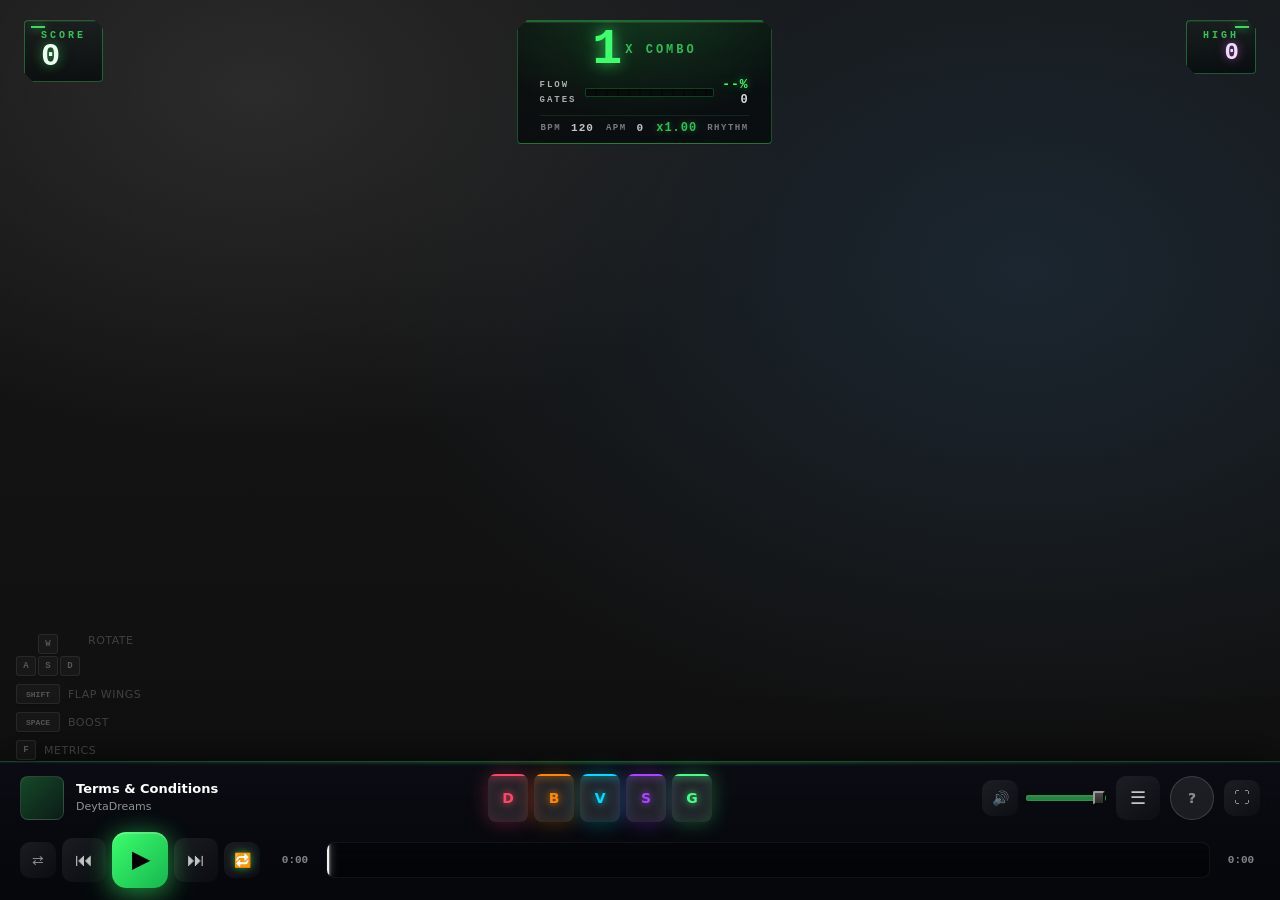
==== site/index.html @ edbb0343 "Glowing energy gates: crisp core ring wrapped in a soft halo The rhythm gates are the hero gameplay " ====
<!doctype html>
<html lang="en" data-theme="neo">
  <head>
    <meta charset="utf-8" />
    <meta name="viewport" content="width=device-width, initial-scale=1" />
    <meta name="theme-color" content="#070a18" />
    <title>Code from Dream | DeytaDreams — Stem-Reactive 3D Worlds</title>

    <!-- SEO Meta -->
    <meta name="description" content="Original music split into living pieces. Drums carve terrain, bass floods oceans, vocals paint atmosphere. Nine tracks asking what stays human when everything becomes signal." />
    <meta name="author" content="DeytaDreams" />
    <meta name="keywords" content="DeytaDreams, Code from Dream, audio visualization, music visualizer, 3D music, stem player, WebAudio, Three.js, immersive music, audio reactive, stem mixer, reggae electronic" />
    <meta name="robots" content="index, follow" />
    <link rel="canonical" href="https://jrod.dev/" />

    <!-- Open Graph -->
    <meta property="og:type" content="website" />
    <meta property="og:url" content="https://jrod.dev/" />
    <meta property="og:title" content="Code from Dream — DeytaDreams" />
    <meta property="og:description" content="Reggae-infused electronic music pulled apart into stems and fed to a 3D world that listens back. Each instrument reshapes the landscape. What stays human when everything becomes signal?" />
    <meta property="og:image" content="https://jrod.dev/og-image.png" />
    <meta property="og:image:width" content="1200" />
    <meta property="og:image:height" content="630" />
    <meta property="og:image:alt" content="Code from Dream — 3D stem-reactive terrain with glowing equalizer bars" />
    <meta property="og:site_name" content="Code from Dream" />
    <meta property="og:locale" content="en_US" />

    <!-- Twitter Card -->
    <meta name="twitter:card" content="summary_large_image" />
    <meta name="twitter:title" content="Code from Dream — DeytaDreams" />
    <meta name="twitter:description" content="Original music pulled apart into stems and fed to a 3D world that listens back. Drums carve terrain, bass floods oceans, vocals paint atmosphere." />
    <meta name="twitter:image" content="https://jrod.dev/og-image.png" />
    <meta name="twitter:image:alt" content="Code from Dream — 3D stem-reactive music visualization" />

    <!-- Structured Data: WebApplication -->
    <script type="application/ld+json">
    {
      "@context": "https://schema.org",
      "@type": "WebApplication",
      "name": "Code from Dream",
      "url": "https://jrod.dev/",
      "description": "Original music pulled apart into stems and fed to a 3D world that listens back. Each instrument reshapes the landscape in real time. By DeytaDreams.",
      "applicationCategory": "MultimediaApplication",
      "operatingSystem": "Web Browser",
      "browserRequirements": "Requires JavaScript, WebAudio API, WebGL",
      "author": {
        "@type": "Person",
        "name": "DeytaDreams",
        "url": "https://jrod.dev/"
      },
      "offers": {
        "@type": "Offer",
        "price": "0",
        "priceCurrency": "USD"
      },
      "screenshot": "https://jrod.dev/og-image.png"
    }
    </script>

    <!-- Structured Data: MusicGroup -->
    <script type="application/ld+json">
    {
      "@context": "https://schema.org",
      "@type": "MusicGroup",
      "name": "DeytaDreams",
      "url": "https://jrod.dev/",
      "genre": ["Electronic", "Experimental"],
      "track": [
        { "@type": "MusicRecording", "name": "Terms & Conditions", "byArtist": { "@type": "MusicGroup", "name": "DeytaDreams" }, "url": "https://jrod.dev/" },
        { "@type": "MusicRecording", "name": "Data Tide", "byArtist": { "@type": "MusicGroup", "name": "DeytaDreams" }, "url": "https://jrod.dev/" },
        { "@type": "MusicRecording", "name": "Signal Integrity", "byArtist": { "@type": "MusicGroup", "name": "DeytaDreams" }, "url": "https://jrod.dev/" },
        { "@type": "MusicRecording", "name": "Trade You My Hands", "byArtist": { "@type": "MusicGroup", "name": "DeytaDreams" }, "url": "https://jrod.dev/" },
        { "@type": "MusicRecording", "name": "Turn Your Phone Face Down", "byArtist": { "@type": "MusicGroup", "name": "DeytaDreams" }, "url": "https://jrod.dev/" }
      ]
    }
    </script>

    <!-- Google tag (gtag.js) -->
    <script async src="https://www.googletagmanager.com/gtag/js?id=G-NRQ96GQ70K"></script>
    <script>
      window.dataLayer = window.dataLayer || [];
      function gtag(){dataLayer.push(arguments);}
      gtag('js', new Date());
      gtag('config', 'G-NRQ96GQ70K');
    </script>

    <link rel="icon" href="./favicon.svg" type="image/svg+xml" />
    <link rel="alternate icon" href="./favicon.svg" />
    <link rel="apple-touch-icon" href="./favicon.svg" />
    <link rel="manifest" href="./site.webmanifest" />
    <!-- Preload critical assets -->
    <link rel="preload" href="./styles.css?v=25" as="style" />
    <link rel="preload" href="./app.js?v=41" as="script" />
    <link rel="preload" href="./terrain-themes.js?v=7" as="script" />
    <link rel="preload" href="./track-scenes.js?v=81" as="script" />
    <link rel="preload" href="./environments.js?v=14" as="script" />

    <link rel="stylesheet" href="./styles.css?v=25" />

    <script type="importmap">
      {
        "imports": {
          "three": "https://cdn.jsdelivr.net/npm/three@0.182.0/build/three.webgpu.js",
          "three/webgpu": "https://cdn.jsdelivr.net/npm/three@0.182.0/build/three.webgpu.js",
          "three/tsl": "https://cdn.jsdelivr.net/npm/three@0.182.0/build/three.tsl.js",
          "three/addons/": "https://cdn.jsdelivr.net/npm/three@0.182.0/examples/jsm/"
        }
      }
    </script>
  </head>
  <body>
    <noscript>
      <div class="noscript">
        <h1>Code from Dream &mdash; DeytaDreams</h1>
        <p>
          Original music pulled apart into stems and fed to a 3D world that listens back.
          Drums carve terrain, bass floods oceans, vocals paint atmosphere. Nine tracks
          asking what stays human when everything becomes signal.
        </p>
        <h2>Featured Tracks</h2>
        <ul>
          <li><strong>Terms &amp; Conditions</strong> &mdash; Digital dystopia with glass towers and holographic contracts</li>
          <li><strong>Data Tide</strong> &mdash; Underwater bioluminescent ocean with coral towers and jellyfish</li>
          <li><strong>Signal Integrity</strong> &mdash; Clean technical oscilloscope and data streams</li>
          <li><strong>Trade You My Hands</strong> &mdash; Metamorphosis and human-AI symbiosis</li>
          <li><strong>Turn Your Phone Face Down</strong> &mdash; Warm intimate space exploring human connection vs digital life</li>
        </ul>
        <h2>Features</h2>
        <ul>
          <li>Stem mixer &mdash; independently control drums, bass, vocals, synth, and guitar</li>
          <li>3D flight mode through audio-reactive environments</li>
          <li>Real-time lyrics overlay synchronized to music</li>
          <li>Score and combo system for interactive engagement</li>
          <li>MIDI-driven visual events for frame-perfect synchronization</li>
        </ul>
        <p>Please enable JavaScript to experience Code from Dream. Requires a modern browser with WebAudio API and WebGL support.</p>
      </div>
    </noscript>

    <!-- Full-screen background visualization -->
    <canvas id="bgViz" class="immersive-bg-viz" aria-hidden="true"></canvas>

    <!-- Track loading overlay -->
    <div id="loadingOverlay" class="loading-overlay" style="display: none;">
      <div class="loading-content">
        <div class="loading-spinner"></div>
        <div class="loading-title" id="loadingTitle">Loading Track</div>
        <div class="loading-progress">
          <div class="loading-bar">
            <div class="loading-bar-fill" id="loadingBarFill"></div>
          </div>
          <div class="loading-status" id="loadingStatus">Preparing...</div>
        </div>
      </div>
    </div>

    <!-- Score HUD overlay -->
    <div id="scoreHud" class="score-hud" aria-hidden="true">
      <div class="score-display">
        <span class="score-label">SCORE</span>
        <span class="score-value" id="scoreValue">0</span>
      </div>
      <div class="combo-display" id="comboDisplay">
        <div class="combo-line">
          <span class="combo-value" id="comboValue">1</span>
          <span class="combo-label">x COMBO</span>
        </div>
        <div class="flow-line">
          <span class="flow-label">FLOW</span>
          <span class="flow-value" id="flowValue">--%</span>
          <div class="flow-bar" aria-hidden="true">
            <div class="flow-bar__fill" id="flowBarFill"></div>
          </div>
          <span class="gate-label">GATES</span>
          <span class="gate-value" id="gateStreakValue">0</span>
        </div>
        <div class="tempo-line">
          <span class="tempo-label">BPM</span>
          <span class="tempo-value" id="bpmValue">--</span>
          <span class="tempo-label">APM</span>
          <span class="tempo-value" id="apmValue">0</span>
          <span class="rhythm-multiplier" id="rhythmMultiplier">x1.00</span>
          <span class="tempo-label">RHYTHM</span>
        </div>
      </div>
      <div class="high-score-display">
        <span class="high-score-label">HIGH</span>
        <span class="high-score-value" id="highScoreValue">0</span>
      </div>
    </div>

    <!-- Hit feedback overlay -->
    <div id="hitFeedback" class="hit-feedback" aria-hidden="true"></div>

    <!-- Audio Reactivity Panel -->
    <div id="stemDebugPanel" class="stem-debug-panel" hidden>
      <div class="stem-debug-header">
        <span class="stem-debug-title">AUDIO REACTIVITY</span>
        <a class="stem-debug-docs" href="./docs/audio-reactivity.html" target="_blank" title="How it works" aria-label="Documentation">?</a>
        <button class="stem-debug-copy" id="copyStemSettings" type="button" title="Copy settings to clipboard">COPY</button>
        <button class="stem-debug-close" id="closeStemDebug" type="button">&times;</button>
      </div>
      <div class="stem-debug-content" id="stemDebugContent">
        <!-- Populated dynamically -->
      </div>
    </div>

    <!-- Sun Effect Settings Panel -->
    <div id="sunSettingsPanel" class="stem-debug-panel" hidden>
      <div class="stem-debug-header">
        <span class="stem-debug-title">SUN EFFECT</span>
        <button class="stem-debug-close" id="closeSunSettings" type="button">&times;</button>
      </div>
      <div class="stem-debug-content" id="sunSettingsContent" style="display: flex; flex-direction: column; gap: 12px;">
        <label style="display: flex; align-items: center; gap: 8px;">
          <input type="checkbox" id="sunEnabledToggle" checked style="cursor: pointer;" />
          <span>Enable Sun</span>
        </label>

        <div>
          <label for="sunXSlider" style="display: block; font-size: 0.9em; margin-bottom: 4px;">
            X Position: <span id="sunXValue">50</span>%
          </label>
          <input type="range" id="sunXSlider" min="0" max="100" value="50" style="width: 100%;" />
        </div>

        <div>
          <label for="sunYSlider" style="display: block; font-size: 0.9em; margin-bottom: 4px;">
            Y Position: <span id="sunYValue">20</span>%
          </label>
          <input type="range" id="sunYSlider" min="0" max="100" value="20" style="width: 100%;" />
        </div>

        <div>
          <label for="sunSizeSlider" style="display: block; font-size: 0.9em; margin-bottom: 4px;">
            Size: <span id="sunSizeValue">60</span>px
          </label>
          <input type="range" id="sunSizeSlider" min="10" max="200" value="60" style="width: 100%;" />
        </div>

        <div>
          <label for="sunColorInput" style="display: block; font-size: 0.9em; margin-bottom: 4px;">
            Color:
          </label>
          <input type="color" id="sunColorInput" value="#FFD700" style="width: 60px; height: 30px; cursor: pointer;" />
        </div>

        <div>
          <label for="sunPulseSlider" style="display: block; font-size: 0.9em; margin-bottom: 4px;">
            Pulse Amount: <span id="sunPulseValue">30</span>%
          </label>
          <input type="range" id="sunPulseSlider" min="0" max="100" value="30" style="width: 100%;" />
        </div>

        <div>
          <label for="sunGlowSlider" style="display: block; font-size: 0.9em; margin-bottom: 4px;">
            Glow Intensity: <span id="sunGlowValue">60</span>%
          </label>
          <input type="range" id="sunGlowSlider" min="0" max="100" value="60" style="width: 100%;" />
        </div>
      </div>
    </div>

    <!-- End-of-run summary (Chill Ride) -->
    <div id="runSummary" class="run-summary" hidden>
      <div class="run-summary__card" role="status" aria-live="polite">
        <div class="run-summary__rank" id="runRank">B</div>
        <div class="run-summary__meta">
          <div class="run-summary__row">
            <span class="run-summary__label">FLOW AVG</span>
            <span class="run-summary__value" id="runFlowAvg">--%</span>
          </div>
          <div class="run-summary__row">
            <span class="run-summary__label">GATE ACC</span>
            <span class="run-summary__value" id="runGateAcc">--%</span>
          </div>
          <div class="run-summary__row">
            <span class="run-summary__label">MAX STREAK</span>
            <span class="run-summary__value" id="runGateStreakMax">0</span>
          </div>
        </div>
        <div class="run-summary__hint">Click to dismiss</div>
      </div>
    </div>

    <!-- High Score Entry Modal -->
    <div id="highScoreModal" class="high-score-modal" hidden>
      <div class="high-score-modal__content">
        <h2 class="high-score-modal__title" id="modalTitle">TRACK COMPLETE</h2>
        <div class="high-score-modal__score" id="finalScoreDisplay">0</div>
        <div class="high-score-modal__track" id="finalTrackDisplay"></div>
        <div class="high-score-modal__stats" id="finalStats">
          <div class="stat-row"><span class="stat-label">Rhythm Sync</span><span class="stat-val" id="finalSync">--</span></div>
          <div class="stat-row"><span class="stat-label">Beat Regularity</span><span class="stat-val" id="finalBeat">--</span></div>
          <div class="stat-row"><span class="stat-label">Rhythm Bonus</span><span class="stat-val" id="finalRhythmBonus">x1.00</span></div>
        </div>
        <div class="high-score-modal__input" id="initialsSection">
          <label>Enter your initials:</label>
          <input type="text" id="initialsInput" maxlength="3" placeholder="AAA" autocomplete="off" />
        </div>
        <div class="high-score-modal__buttons">
          <button id="saveScoreBtn" class="high-score-modal__btn">SAVE</button>
          <button id="nextTrackBtn" class="high-score-modal__btn">NEXT TRACK</button>
          <button id="skipScoreBtn" class="high-score-modal__btn high-score-modal__btn--skip">SKIP</button>
        </div>
        <div class="high-score-modal__leaderboard" id="leaderboardDisplay"></div>
      </div>
    </div>

    <!-- Screen reader announcements -->
    <div class="sr-only" role="status" aria-live="polite" id="ariaStatus"></div>

    <!-- Keyboard hints overlay -->
    <div class="keyboard-hints" aria-hidden="true">
      <div class="keyboard-hint keyboard-hint--movement">
        <div class="keyboard-hint__layout">
          <div class="keyboard-hint__row">
            <kbd class="kbd--wasd">W</kbd>
          </div>
          <div class="keyboard-hint__row">
            <kbd class="kbd--wasd">A</kbd>
            <kbd class="kbd--wasd">S</kbd>
            <kbd class="kbd--wasd">D</kbd>
          </div>
        </div>
        <span class="keyboard-hint__label">Rotate</span>
      </div>
      <div class="keyboard-hint">
        <span class="keyboard-hint__keys">
          <kbd class="kbd--wide">Shift</kbd>
        </span>
        <span class="keyboard-hint__label">Flap Wings</span>
      </div>
      <div class="keyboard-hint">
        <span class="keyboard-hint__keys">
          <kbd class="kbd--wide">Space</kbd>
        </span>
        <span class="keyboard-hint__label">Boost</span>
      </div>
      <div class="keyboard-hint">
        <span class="keyboard-hint__keys">
          <kbd>F</kbd>
        </span>
        <span class="keyboard-hint__label">Metrics</span>
      </div>
    </div>

    <main id="app" class="immersive-app" aria-label="Audio Player">

      <!-- Lyrics Overlay -->
      <div id="lyricsOverlay" class="lyrics-overlay" aria-live="polite" aria-atomic="true">
        <div class="lyrics-overlay__section" id="lyricsSection"></div>
        <div class="lyrics-overlay__current" id="lyricsCurrent"></div>
        <div class="lyrics-overlay__next" id="lyricsNext"></div>
      </div>

      <!-- Floating Control Bar (2-row layout) -->
      <div class="control-bar" id="controlBar" role="region" aria-label="Playback controls">

        <!-- Row 1: Track Info | Stem Mixer | Volume/Playlist -->
        <div class="control-bar__row control-bar__row--top">
          <!-- Track Info -->
          <div class="control-bar__track">
            <div class="control-bar__cover" id="nowPlayingCover" aria-hidden="true"></div>
            <div class="control-bar__info">
              <div class="control-bar__title" id="trackTitle">No tracks loaded</div>
              <div class="control-bar__artist" id="trackArtist"></div>
            </div>
          </div>

          <!-- Stem Mixer -->
          <div class="stem-mixer" id="stemMixer" role="group" aria-label="Stem mixer">
            <button class="stem-btn" data-stem="drums" aria-pressed="true" title="Drums">
              <span class="stem-btn__icon">D</span>
              <div class="stem-btn__level"></div>
            </button>
            <button class="stem-btn" data-stem="bass" aria-pressed="true" title="Bass">
              <span class="stem-btn__icon">B</span>
              <div class="stem-btn__level"></div>
            </button>
            <button class="stem-btn" data-stem="vocals" aria-pressed="true" title="Vocals">
              <span class="stem-btn__icon">V</span>
              <div class="stem-btn__level"></div>
            </button>
            <button class="stem-btn" data-stem="synth" aria-pressed="true" title="Synth">
              <span class="stem-btn__icon">S</span>
              <div class="stem-btn__level"></div>
            </button>
            <button class="stem-btn" data-stem="guitar" aria-pressed="true" title="Guitar">
              <span class="stem-btn__icon">G</span>
              <div class="stem-btn__level"></div>
            </button>
          </div>

          <!-- Right Section -->
          <div class="control-bar__right">
            <div class="control-bar__volume">
              <button class="ctrl-btn ctrl-btn--sm" id="volumeBtn" type="button" aria-label="Mute" title="Volume">
                &#x1F50A;
              </button>
              <input id="volume" type="range" min="0" max="100" value="100" step="1" class="volume-slider" aria-label="Volume" />
            </div>
            <button class="ctrl-btn ctrl-btn--playlist" id="playlistBtn" type="button" aria-label="Open playlist" aria-expanded="false" title="Library">
              &#x2630;
            </button>
            <a class="ctrl-btn ctrl-btn--docs" href="./docs/architecture.html" target="_blank" aria-label="Documentation" title="Docs">
              ?
            </a>
            <button class="ctrl-btn ctrl-btn--sm ctrl-btn--fullscreen" id="fullscreenBtn" type="button" aria-label="Toggle fullscreen" title="Fullscreen">
              ⛶
            </button>
          </div>
        </div>

        <!-- Row 2: Playback Controls | Waveform -->
        <div class="control-bar__row control-bar__row--bottom">
          <!-- Playback Buttons -->
          <div class="control-bar__buttons">
            <button class="ctrl-btn ctrl-btn--sm" id="shuffleBtn" type="button" aria-label="Toggle shuffle" aria-pressed="false" title="Shuffle">
              &#x21C4;
            </button>
            <button class="ctrl-btn" id="prevBtn" type="button" aria-label="Previous track" title="Previous">
              &#x23EE;
            </button>
            <button class="ctrl-btn ctrl-btn--play" id="playPauseBtn" type="button" aria-label="Play" title="Play/Pause">
              &#x25B6;
            </button>
            <button class="ctrl-btn" id="nextBtn" type="button" aria-label="Next track" title="Next">
              &#x23ED;
            </button>
            <button class="ctrl-btn ctrl-btn--sm" id="repeatBtn" type="button" aria-label="Toggle repeat" aria-pressed="false" title="Repeat">
              &#x1F501;
            </button>
          </div>

          <!-- Waveform Progress -->
          <div class="control-bar__waveform">
            <span class="control-bar__time" id="currentTime">0:00</span>
            <div class="waveform-container" id="waveformContainer">
              <canvas id="sunBackgroundCanvas" class="sun-background-canvas"></canvas>
              <canvas id="waveformCanvas" class="waveform-canvas"></canvas>
              <input id="seek" type="range" min="0" max="1000" value="0" step="1" class="waveform-input" aria-label="Seek position" />
              <div class="waveform-playhead" id="waveformPlayhead"></div>
            </div>
            <span class="control-bar__time" id="duration">0:00</span>
          </div>
        </div>
      </div>

      <!-- Playlist Modal -->
      <div class="playlist-modal" id="playlistModal" role="dialog" aria-modal="true" aria-labelledby="playlistModalTitle" hidden>
        <div class="playlist-modal__backdrop" id="playlistBackdrop"></div>
        <div class="playlist-modal__content">
          <header class="playlist-modal__header">
            <h2 id="playlistModalTitle" class="playlist-modal__title">Library</h2>
            <div class="playlist-modal__actions">
              <button class="modal-btn" id="addBtn" type="button">ADD</button>
              <button class="modal-btn modal-btn--danger" id="clearBtn" type="button">CLR</button>
            </div>
            <button class="playlist-modal__close" id="closePlaylistBtn" type="button" aria-label="Close playlist">
              &#x2715;
            </button>
          </header>

          <div class="playlist-modal__search">
            <input id="filterInput" type="search" placeholder="Search tracks..." autocomplete="off" aria-label="Search tracks" />
            <input id="filePicker" type="file" accept="audio/*,.mp3,.wav,.ogg,.m4a,.aac,.flac" multiple hidden />
          </div>

          <ol class="playlist-modal__list wa-list" id="playlist" aria-label="Track list"></ol>

          <div class="playlist-modal__empty" id="emptyState">
            <div class="empty-icon">&#x266B;</div>
            <div class="empty-title">No tracks yet</div>
            <div class="empty-text">
              Drag audio files here, click ADD, or add tracks to <code>tracks.js</code>
            </div>
          </div>

          <div class="playlist-modal__dropzone" id="dropzone" aria-hidden="true">
            Drop audio files to add
          </div>
        </div>
      </div>

    </main>

    <!-- Keep a real media element in the DOM for best mobile behavior -->
    <audio id="playerAudio" preload="metadata" crossorigin="anonymous" playsinline style="display:none"></audio>

    <script src="./tracks.js?v=13"></script>
    <script src="./models.js?v=9"></script>
    <script src="./themes.js?v=15"></script>
    <script src="./backgrounds.js?v=12"></script>
    <script src="./terrain-themes.js?v=7"></script>
    <script src="./track-scenes.js?v=81"></script>
    <script src="./effects-manager.js?v=10"></script>
    <script src="./noise.js?v=9"></script>
    <script src="./terrain.js?v=9"></script>
    <script src="./environments.js?v=14"></script>
    <script src="./stem-player.js?v=14"></script>
    <script src="./midi-router.js?v=1"></script>
    <script src="./rhythm-gates.js?v=8"></script>
    <script src="./lyric-field.js?v=3"></script>
    <script src="./ios-viz.js?v=9"></script>
    <script src="./scene-tuner.js?v=13"></script>
    <script src="./app.js?v=41"></script>
  </body>
</html>
---- site/styles.css ----
:root {
  --control-bar-height: 120px;
  --wa-bg0: #0f0f0f;
  --wa-bg1: #161616;
  --wa-panel: #2a2a2a;
  --wa-panel2: #323232;
  --wa-edge-hi: #9a9a9a;
  --wa-edge-mid: #6b6b6b;
  --wa-edge-lo: #0a0a0a;
  --wa-text: #e9e9e9;
  --wa-dim: #b8b8b8;

  --wa-accent: #3cff6b;
  --wa-accent-dim: #16b64f;
  --wa-accent-hi: #9dffbf;
  --wa-accent-rgb: 60, 255, 107;

  --wa-lamp-top: #7dffb2;
  --wa-lamp-bottom: #16b64f;

  --wa-primary-top: var(--wa-accent-hi);
  --wa-primary-bottom: var(--wa-accent-dim);
  --wa-primary-text: #0f1a10;

  --wa-lcd-bg: #020402;
  --wa-lcd-top: #061006;
  --wa-lcd-fg: #3cff6b;
  --wa-lcd-fg-dim: #1db34a;
  --wa-warn: #ffcf5b;

  --wa-ui: system-ui, "Segoe UI", Tahoma, Verdana, sans-serif;
  --wa-mono: ui-monospace, "Cascadia Mono", Consolas, "Courier New", monospace;

  --wa-radius: 0px;
  --wa-shadow: 0 10px 30px rgba(0, 0, 0, 0.55);
  --wa-inner: inset 1px 1px 0 rgba(255, 255, 255, 0.12),
    inset -1px -1px 0 rgba(0, 0, 0, 0.6);
  --wa-backdrop: none;

  --wa-desktop-bg: radial-gradient(900px 600px at 20% 10%, #2b2b2b 0%, rgba(43, 43, 43, 0) 60%),
    radial-gradient(1100px 800px at 80% 30%, #1b2630 0%, rgba(27, 38, 48, 0) 60%),
    linear-gradient(180deg, var(--wa-bg1), var(--wa-bg0));

  --wa-window-bg: linear-gradient(180deg, var(--wa-panel2), var(--wa-panel));
  --wa-titlebar-bg: linear-gradient(180deg, #3a3a3a, #2a2a2a);
  --wa-mini-bg: linear-gradient(180deg, #3c3c3c, #2b2b2b);
  --wa-control-bg: linear-gradient(180deg, #3d3d3d, #2a2a2a);
  --wa-viz-bg: #050505;
  --wa-viz-height: 104px;
}

:root[data-theme="winamp41"] {
  --wa-bg0: #05070a;
  --wa-bg1: #0a111a;
  --wa-panel: #1b212a;
  --wa-panel2: #2a3340;
  --wa-edge-hi: #cbd6e6;
  --wa-edge-mid: #6e7f96;
  --wa-edge-lo: #05070b;
  --wa-text: #eaf1ff;
  --wa-dim: #b7c6db;

  --wa-accent: #ffb000;
  --wa-accent-dim: #ff7a00;
  --wa-accent-hi: #ffd36b;
  --wa-accent-rgb: 255, 176, 0;

  --wa-lamp-top: #ffd36b;
  --wa-lamp-bottom: #ff7a00;

  --wa-primary-top: #ffd36b;
  --wa-primary-bottom: #ff7a00;
  --wa-primary-text: #1a1406;

  --wa-lcd-bg: #04131d;
  --wa-lcd-top: #071a27;
  --wa-lcd-fg: #2bd0ff;
  --wa-lcd-fg-dim: #0d7ea3;

  --wa-radius: 10px;
  --wa-shadow: 0 14px 40px rgba(0, 0, 0, 0.65);

  --wa-desktop-bg: radial-gradient(900px 600px at 25% 10%, #253244 0%, rgba(37, 50, 68, 0) 60%),
    radial-gradient(1100px 800px at 80% 25%, #101c28 0%, rgba(16, 28, 40, 0) 60%),
    linear-gradient(180deg, var(--wa-bg1), var(--wa-bg0));

  --wa-titlebar-bg: linear-gradient(180deg, #101723, #060a0f);
  --wa-mini-bg: linear-gradient(180deg, #404a56, #1f252d);
  --wa-control-bg: linear-gradient(180deg, #404a56, #1f252d);
  --wa-viz-bg: radial-gradient(120px 90px at 40% 30%, rgba(255, 176, 0, 0.12), rgba(0, 0, 0, 0) 70%),
    linear-gradient(180deg, #04070b, #050505);
  --wa-viz-height: 116px;
}

:root[data-theme="midnight"] {
  --wa-bg0: #04030a;
  --wa-bg1: #070a18;
  --wa-panel: rgba(16, 18, 30, 0.62);
  --wa-panel2: rgba(26, 30, 48, 0.76);
  --wa-edge-hi: rgba(255, 255, 255, 0.18);
  --wa-edge-mid: rgba(255, 255, 255, 0.12);
  --wa-edge-lo: rgba(0, 0, 0, 0.82);
  --wa-text: #eef0ff;
  --wa-dim: rgba(238, 240, 255, 0.75);

  --wa-accent: #7c3cff;
  --wa-accent-dim: #ff2bd6;
  --wa-accent-hi: #b38cff;
  --wa-accent-rgb: 124, 60, 255;

  --wa-lamp-top: #b38cff;
  --wa-lamp-bottom: #ff2bd6;

  --wa-primary-top: #b38cff;
  --wa-primary-bottom: #ff2bd6;
  --wa-primary-text: #140a1f;

  --wa-lcd-bg: #070414;
  --wa-lcd-top: #0b0820;
  --wa-lcd-fg: #68f6ff;
  --wa-lcd-fg-dim: #23b7c5;

  --wa-radius: 14px;
  --wa-shadow: 0 18px 60px rgba(0, 0, 0, 0.72);
  --wa-inner: inset 1px 1px 0 rgba(255, 255, 255, 0.08),
    inset -1px -1px 0 rgba(0, 0, 0, 0.75);
  --wa-backdrop: blur(14px) saturate(1.25);

  --wa-desktop-bg: radial-gradient(900px 600px at 18% 16%, rgba(124, 60, 255, 0.24) 0%, rgba(124, 60, 255, 0) 62%),
    radial-gradient(1100px 800px at 82% 30%, rgba(255, 43, 214, 0.14) 0%, rgba(255, 43, 214, 0) 62%),
    radial-gradient(900px 700px at 55% 110%, rgba(104, 246, 255, 0.12) 0%, rgba(104, 246, 255, 0) 60%),
    linear-gradient(180deg, var(--wa-bg1), var(--wa-bg0));

  --wa-window-bg: linear-gradient(180deg, rgba(26, 30, 48, 0.82), rgba(12, 12, 18, 0.78));
  --wa-titlebar-bg: linear-gradient(180deg, rgba(22, 26, 44, 0.9), rgba(10, 10, 16, 0.86));
  --wa-mini-bg: linear-gradient(180deg, rgba(40, 44, 66, 0.92), rgba(18, 18, 26, 0.88));
  --wa-control-bg: linear-gradient(180deg, rgba(44, 48, 74, 0.94), rgba(18, 18, 26, 0.9));
  --wa-viz-bg: radial-gradient(140px 110px at 40% 30%, rgba(124, 60, 255, 0.14), rgba(0, 0, 0, 0) 70%),
    radial-gradient(120px 90px at 75% 60%, rgba(255, 43, 214, 0.1), rgba(0, 0, 0, 0) 70%),
    linear-gradient(180deg, rgba(6, 6, 10, 0.82), rgba(0, 0, 0, 0.8));
  --wa-viz-height: 120px;
}

* {
  box-sizing: border-box;
}

/* ============================================
   PHASE 1: Visual Polish & Micro-interactions
   ============================================ */

/* Base transitions for all interactive elements */
.wa-btn,
.wa-mini-btn,
.wa-theme__select,
.wa-item,
.wa-filter {
  transition:
    transform 0.12s ease-out,
    box-shadow 0.15s ease-out,
    background 0.2s ease-out,
    border-color 0.15s ease-out,
    color 0.15s ease-out;
}

/* Smooth theme transitions */
body,
.wa-window,
.wa-titlebar,
.wa-lcd,
.wa-viz-wrap,
.wa-lamp,
.wa-list {
  transition:
    background 0.4s ease-out,
    border-color 0.4s ease-out,
    box-shadow 0.4s ease-out,
    color 0.3s ease-out;
}

html,
body {
  height: 100%;
  overflow-x: hidden;
}

body {
  margin: 0;
  font-family: var(--wa-ui);
  min-width: 0;
  color: var(--wa-text);
  background: var(--wa-desktop-bg);
  overflow: auto;
  /* Prevent mobile browsers from inflating text sizes (feels like "zoom"). */
  -webkit-text-size-adjust: 100%;
  text-size-adjust: 100%;
}

.wa-bg-viz {
  position: fixed;
  inset: 0;
  width: 100%;
  height: 100%;
  pointer-events: none;
  z-index: 0;
  opacity: 0;
  transition: opacity 450ms ease;
  /* Subtle glow that works across themes */
  mix-blend-mode: screen;
  filter: saturate(1.15) contrast(1.05);
}

.wa-bg-viz.is-on {
  opacity: 0.28;
}

.noscript {
  padding: 16px;
  font-family: var(--wa-ui);
  background: #2a1d00;
  color: #ffe3a3;
  border-bottom: 1px solid rgba(255, 255, 255, 0.12);
}

code {
  font-family: var(--wa-mono);
  font-size: 0.95em;
}

.sr-only {
  position: absolute;
  width: 1px;
  height: 1px;
  padding: 0;
  margin: -1px;
  overflow: hidden;
  clip: rect(0, 0, 0, 0);
  white-space: nowrap;
  border: 0;
}

.wa-app {
  min-height: 100%;
  padding: 18px;
  display: grid;
  grid-template-columns: minmax(320px, 360px) minmax(340px, 520px);
  gap: 14px;
  justify-content: center;
  align-content: start;
  position: relative;
  z-index: 1;
}

.wa-app.wa-app--playlist-hidden {
  grid-template-columns: minmax(320px, 360px);
}

.wa-window {
  position: relative;
  background: var(--wa-window-bg);
  border-radius: var(--wa-radius);
  box-shadow: var(--wa-shadow);
  border: 2px solid var(--wa-edge-mid);
  outline: 1px solid rgba(0, 0, 0, 0.6);
  backdrop-filter: var(--wa-backdrop);
  -webkit-backdrop-filter: var(--wa-backdrop);
}

.wa-window.is-hidden {
  display: none;
}

.wa-window::before {
  content: "";
  position: absolute;
  inset: 0;
  pointer-events: none;
  box-shadow: var(--wa-inner);
}

.wa-player {
  width: 100%;
}

.wa-playlist {
  width: 100%;
  height: 520px;
}

.wa-titlebar {
  height: 26px;
  padding: 0 6px;
  display: flex;
  align-items: center;
  justify-content: space-between;
  user-select: none;
  cursor: default;
  background: var(--wa-titlebar-bg);
  border-bottom: 2px solid rgba(0, 0, 0, 0.55);
}

.wa-titlebar__left {
  display: flex;
  align-items: center;
  gap: 6px;
  min-width: 0;
}

.wa-titlebar__right {
  display: flex;
  align-items: center;
  gap: 6px;
}

.wa-lamp {
  width: 9px;
  height: 9px;
  border-radius: 2px;
  background: linear-gradient(180deg, var(--wa-lamp-top), var(--wa-lamp-bottom));
  box-shadow: 0 0 10px rgba(var(--wa-accent-rgb), 0.3);
  border: 1px solid rgba(0, 0, 0, 0.6);
}

.wa-title {
  font-size: 12px;
  letter-spacing: 0.12em;
  font-weight: 700;
  color: #d7d7d7;
  text-shadow: 0 1px 0 rgba(0, 0, 0, 0.75);
  white-space: nowrap;
  overflow: hidden;
  text-overflow: ellipsis;
}

.wa-mini-btn {
  height: 18px;
  padding: 0 6px;
  font: 700 11px/1 var(--wa-ui);
  color: #eaeaea;
  background: var(--wa-mini-bg);
  border: 2px solid;
  border-color: var(--wa-edge-hi) var(--wa-edge-lo) var(--wa-edge-lo) var(--wa-edge-hi);
  box-shadow: 0 1px 0 rgba(255, 255, 255, 0.08);
  cursor: pointer;
}

.wa-theme {
  display: inline-flex;
  align-items: center;
}

.wa-theme__select {
  height: 18px;
  padding: 0 18px 0 6px;
  font: 700 11px/1 var(--wa-ui);
  /* Use theme “display” color (not pure white). */
  color: var(--wa-lcd-fg);
  background: var(--wa-mini-bg);
  border: 2px solid;
  border-color: var(--wa-edge-hi) var(--wa-edge-lo) var(--wa-edge-lo) var(--wa-edge-hi);
  cursor: pointer;
  appearance: none;
  -webkit-appearance: none;
  -moz-appearance: none;
  position: relative;
}

/* Ensure dropdown menu items stay readable on OS-default (often white) menus. */
.wa-theme__select option {
  color: #0b0b0b;
  background: #f7f7f7;
}

.wa-theme__select:focus {
  outline: 1px solid rgba(var(--wa-accent-rgb), 0.5);
  outline-offset: 1px;
}

.wa-mini-btn:hover:not(:active) {
  box-shadow:
    0 2px 8px rgba(var(--wa-accent-rgb), 0.2),
    0 1px 0 rgba(255, 255, 255, 0.1);
  transform: translateY(-1px);
}

.wa-mini-btn:active {
  transform: translateY(1px) scale(0.98);
  border-color: var(--wa-edge-lo) var(--wa-edge-hi) var(--wa-edge-hi) var(--wa-edge-lo);
  transition-duration: 0.05s;
}

.wa-mini-btn:focus-visible,
.wa-theme__select:focus-visible {
  outline: 2px solid rgba(var(--wa-accent-rgb), 0.6);
  outline-offset: 2px;
}

.wa-player__content {
  padding: 10px 10px 12px;
}

.wa-lcd {
  background: linear-gradient(180deg, var(--wa-lcd-top), var(--wa-lcd-bg));
  border: 2px solid;
  border-color: var(--wa-edge-lo) var(--wa-edge-mid) var(--wa-edge-mid) var(--wa-edge-lo);
  box-shadow: inset 0 0 0 1px rgba(var(--wa-accent-rgb), 0.08), inset 0 -10px 25px rgba(0, 0, 0, 0.55);
  padding: 8px;
  color: var(--wa-lcd-fg);
  font-family: var(--wa-mono);
}

.wa-lcd__row {
  display: flex;
  align-items: center;
}

.wa-lcd__row--bottom {
  margin-top: 6px;
  justify-content: space-between;
  gap: 10px;
}

.wa-kv {
  display: inline-flex;
  gap: 8px;
  align-items: baseline;
  min-width: 0;
}

.wa-kv__k {
  color: var(--wa-lcd-fg-dim);
  font-size: 11px;
  letter-spacing: 0.1em;
}

.wa-kv__v {
  font-size: 12px;
  color: var(--wa-lcd-fg);
  white-space: nowrap;
}

.wa-kv--right {
  margin-left: auto;
}

.wa-marquee {
  position: relative;
  width: 100%;
  overflow: hidden;
  white-space: nowrap;
  font-size: 13px;
  letter-spacing: 0.02em;
}

.wa-marquee__inner {
  display: inline-flex;
  align-items: center;
  gap: 0;
  transform: translateX(0);
}

.wa-marquee--scroll .wa-marquee__inner {
  animation: wa-marquee var(--wa-marquee-duration, 12s) linear infinite;
}

.wa-marquee__gap {
  padding: 0 14px;
  color: rgba(var(--wa-accent-rgb), 0.55);
}

@keyframes wa-marquee {
  from {
    transform: translateX(0);
  }
  to {
    transform: translateX(-50%);
  }
}

.wa-viz-wrap {
  width: 100%;
  height: var(--wa-viz-height);
  margin-top: 10px;
  position: relative;
  background: var(--wa-viz-bg);
  border: 2px solid;
  border-color: var(--wa-edge-lo) var(--wa-edge-mid) var(--wa-edge-mid) var(--wa-edge-lo);
  box-shadow: inset 0 0 0 1px rgba(var(--wa-accent-rgb), 0.08);
  overflow: hidden;
}

.wa-viz {
  position: absolute;
  inset: 0;
  width: 100%;
  height: 100%;
  display: block;
}

.wa-viz--2d {
  display: none;
}

.wa-viz-wrap.is-fallback .wa-viz--3d {
  display: none;
}

.wa-viz-wrap.is-fallback .wa-viz--2d {
  display: block;
}

.wa-sliders {
  display: grid;
  grid-template-columns: 1fr;
  gap: 8px;
  margin-top: 10px;
}

.wa-slider {
  display: grid;
  grid-template-columns: 56px 1fr;
  gap: 8px;
  align-items: center;
  font: 700 11px/1 var(--wa-ui);
  letter-spacing: 0.12em;
  color: #dcdcdc;
}

.wa-slider__label {
  text-align: left;
  opacity: 0.85;
}

input[type="range"] {
  appearance: none;
  height: 16px;
  background: transparent;
  margin: 0;
  --progress: 0%;
  cursor: pointer;
}

input[type="range"]::-webkit-slider-runnable-track {
  height: 6px;
  background: linear-gradient(
    to right,
    rgba(var(--wa-accent-rgb), 0.5) var(--progress),
    #111 var(--progress)
  );
  border-radius: 2px;
  border: 1px solid rgba(255, 255, 255, 0.08);
  box-shadow: inset 0 1px 0 rgba(255, 255, 255, 0.06);
  transition: background 0.1s ease-out;
}

input[type="range"]::-webkit-slider-thumb {
  appearance: none;
  width: 12px;
  height: 14px;
  margin-top: -5px;
  border-radius: 2px;
  background: linear-gradient(180deg, #4a4a4a, #2a2a2a);
  border: 2px solid;
  border-color: var(--wa-edge-hi) var(--wa-edge-lo) var(--wa-edge-lo) var(--wa-edge-hi);
  transition: box-shadow 0.15s ease-out, transform 0.1s ease-out;
}

input[type="range"]:hover::-webkit-slider-thumb {
  box-shadow: 0 0 10px rgba(var(--wa-accent-rgb), 0.45);
}

input[type="range"]:active::-webkit-slider-thumb {
  border-color: var(--wa-edge-lo) var(--wa-edge-hi) var(--wa-edge-hi) var(--wa-edge-lo);
  transform: scale(1.12);
}

input[type="range"]::-moz-range-track {
  height: 6px;
  background: #111;
  border-radius: 2px;
  border: 1px solid rgba(255, 255, 255, 0.08);
  box-shadow: inset 0 1px 0 rgba(255, 255, 255, 0.06);
}

input[type="range"]::-moz-range-progress {
  height: 6px;
  background: rgba(var(--wa-accent-rgb), 0.5);
  border-radius: 2px 0 0 2px;
}

input[type="range"]::-moz-range-thumb {
  width: 12px;
  height: 14px;
  border-radius: 2px;
  background: linear-gradient(180deg, #4a4a4a, #2a2a2a);
  border: 2px solid;
  border-color: var(--wa-edge-hi) var(--wa-edge-lo) var(--wa-edge-lo) var(--wa-edge-hi);
  transition: box-shadow 0.15s ease-out, transform 0.1s ease-out;
}

input[type="range"]:hover::-moz-range-thumb {
  box-shadow: 0 0 10px rgba(var(--wa-accent-rgb), 0.45);
}

input[type="range"]:active::-moz-range-thumb {
  transform: scale(1.12);
}

.wa-controls {
  display: grid;
  grid-template-columns: repeat(7, minmax(0, 1fr));
  gap: 6px;
  margin-top: 10px;
}

.wa-btn {
  height: 28px;
  font: 800 12px/1 var(--wa-ui);
  letter-spacing: 0.04em;
  color: #f0f0f0;
  background: var(--wa-control-bg);
  border: 2px solid;
  border-color: var(--wa-edge-hi) var(--wa-edge-lo) var(--wa-edge-lo) var(--wa-edge-hi);
  box-shadow: 0 1px 0 rgba(255, 255, 255, 0.08);
  cursor: pointer;
}

.wa-btn:hover:not(:active) {
  box-shadow:
    0 3px 10px rgba(var(--wa-accent-rgb), 0.2),
    0 1px 0 rgba(255, 255, 255, 0.12);
  transform: translateY(-1px);
}

.wa-btn:focus-visible {
  outline: 2px solid rgba(var(--wa-accent-rgb), 0.6);
  outline-offset: 2px;
}

.wa-btn:active {
  transform: translateY(1px) scale(0.98);
  border-color: var(--wa-edge-lo) var(--wa-edge-hi) var(--wa-edge-hi) var(--wa-edge-lo);
  transition-duration: 0.05s;
}

.wa-btn--primary {
  color: var(--wa-primary-text);
  background: linear-gradient(180deg, var(--wa-primary-top), var(--wa-primary-bottom));
  text-shadow: none;
}

.wa-btn--primary:hover:not(:active) {
  box-shadow:
    0 4px 16px rgba(var(--wa-accent-rgb), 0.4),
    0 1px 0 rgba(255, 255, 255, 0.15);
}

.wa-btn--toggle[aria-pressed="true"] {
  background: linear-gradient(180deg, rgba(var(--wa-accent-rgb), 0.16), rgba(var(--wa-accent-rgb), 0.06));
  color: var(--wa-lcd-fg);
  box-shadow: inset 0 0 0 1px rgba(var(--wa-accent-rgb), 0.22);
}

.wa-footnote {
  margin-top: 10px;
  color: rgba(255, 255, 255, 0.72);
  font-size: 12px;
  line-height: 1.35;
}

.wa-playlist__content {
  height: calc(100% - 26px);
  display: flex;
  flex-direction: column;
  padding: 10px;
  gap: 8px;
  position: relative;
}

.wa-playlist__top {
  display: flex;
  align-items: center;
  gap: 8px;
}

.wa-filter {
  width: 100%;
  height: 28px;
  padding: 0 10px;
  font: 600 12px/1 var(--wa-ui);
  color: #f0f0f0;
  background: rgba(0, 0, 0, 0.35);
  border: 2px solid;
  border-color: var(--wa-edge-lo) var(--wa-edge-hi) var(--wa-edge-hi) var(--wa-edge-lo);
  outline: none;
}

.wa-filter::placeholder {
  color: rgba(255, 255, 255, 0.55);
}

.wa-list {
  flex: 1;
  margin: 0;
  padding: 0;
  list-style: none;
  overflow: auto;
  background: rgba(0, 0, 0, 0.25);
  border: 2px solid;
  border-color: var(--wa-edge-lo) var(--wa-edge-hi) var(--wa-edge-hi) var(--wa-edge-lo);
}

.wa-list::-webkit-scrollbar {
  width: 12px;
}

.wa-list::-webkit-scrollbar-thumb {
  background: linear-gradient(180deg, #3d3d3d, #2a2a2a);
  border: 2px solid rgba(0, 0, 0, 0.6);
}

.wa-item {
  display: grid;
  grid-template-columns: 44px 38px 1fr;
  gap: 8px;
  align-items: center;
  padding: 8px 10px;
  border-bottom: 1px solid rgba(255, 255, 255, 0.06);
  cursor: pointer;
  user-select: none;
}

.wa-item__idx {
  font: 800 11px/1 var(--wa-mono);
  color: rgba(255, 255, 255, 0.7);
}

.wa-cover {
  width: 34px;
  height: 34px;
  border-radius: 2px;
  background: radial-gradient(22px 18px at 30% 30%, rgba(var(--wa-accent-rgb), 0.22), rgba(0, 0, 0, 0) 65%),
    linear-gradient(180deg, rgba(255, 255, 255, 0.06), rgba(0, 0, 0, 0.2));
  border: 2px solid;
  border-color: var(--wa-edge-hi) var(--wa-edge-lo) var(--wa-edge-lo) var(--wa-edge-hi);
  overflow: hidden;
  box-shadow: 0 1px 0 rgba(255, 255, 255, 0.08);
}

.wa-cover__img {
  width: 100%;
  height: 100%;
  display: block;
  object-fit: cover;
}

.wa-item__title {
  font: 700 12px/1.2 var(--wa-ui);
  color: rgba(255, 255, 255, 0.9);
  overflow: hidden;
  text-overflow: ellipsis;
  white-space: nowrap;
}

.wa-item__meta {
  display: block;
  margin-top: 2px;
  font: 600 11px/1.2 var(--wa-ui);
  color: rgba(255, 255, 255, 0.62);
  overflow: hidden;
  text-overflow: ellipsis;
  white-space: nowrap;
}

.wa-item[aria-current="true"] {
  background: linear-gradient(180deg, rgba(var(--wa-accent-rgb), 0.18), rgba(var(--wa-accent-rgb), 0.06));
  box-shadow: inset 0 0 0 1px rgba(var(--wa-accent-rgb), 0.22);
}

.wa-item[aria-current="true"] .wa-item__title {
  color: var(--wa-lcd-fg);
}

.wa-dropzone {
  position: absolute;
  inset: 10px;
  border: 2px dashed rgba(var(--wa-accent-rgb), 0.55);
  background: rgba(0, 0, 0, 0.55);
  color: var(--wa-lcd-fg);
  font: 800 14px/1 var(--wa-ui);
  letter-spacing: 0.1em;
  display: none;
  align-items: center;
  justify-content: center;
  text-transform: uppercase;
  pointer-events: none;
}

.wa-dropzone.is-active {
  display: flex;
}

/* ============================================
   Loading States & Animations
   ============================================ */

/* Loading pulse for LCD during track changes */
@keyframes wa-loading-pulse {
  0%, 100% { opacity: 0.6; }
  50% { opacity: 1; }
}

.wa-lcd.is-loading {
  animation: wa-loading-pulse 1s ease-in-out infinite;
}

.wa-lcd.is-loading .wa-marquee__inner {
  animation-play-state: paused;
}

/* Status lamp pulse when playing */
@keyframes wa-lamp-pulse {
  0%, 100% {
    box-shadow: 0 0 10px rgba(var(--wa-accent-rgb), 0.3);
  }
  50% {
    box-shadow: 0 0 16px rgba(var(--wa-accent-rgb), 0.6),
                0 0 24px rgba(var(--wa-accent-rgb), 0.3);
  }
}

.wa-lamp.is-playing {
  animation: wa-lamp-pulse 1.5s ease-in-out infinite;
}

/* Playlist item hover state */
.wa-item:hover {
  background: rgba(var(--wa-accent-rgb), 0.08);
}

.wa-item:focus-visible {
  outline: 2px solid rgba(var(--wa-accent-rgb), 0.6);
  outline-offset: -2px;
}

/* Drag reorder styles */
.wa-item[draggable="true"] {
  cursor: grab;
}

.wa-item.is-dragging {
  opacity: 0.4;
  cursor: grabbing;
}

.wa-item--placeholder {
  background: rgba(var(--wa-accent-rgb), 0.12);
  border: 2px dashed rgba(var(--wa-accent-rgb), 0.4);
  border-radius: 4px;
  min-height: 50px;
}

/* Volume toast */
.wa-volume-toast {
  position: absolute;
  top: 50%;
  left: 50%;
  transform: translate(-50%, -50%);
  background: rgba(0, 0, 0, 0.88);
  color: var(--wa-lcd-fg);
  font: 700 14px/1 var(--wa-mono);
  padding: 12px 20px;
  border-radius: 6px;
  border: 1px solid rgba(var(--wa-accent-rgb), 0.3);
  opacity: 0;
  pointer-events: none;
  transition: opacity 0.2s ease-out;
  z-index: 100;
}

.wa-volume-toast.is-visible {
  opacity: 1;
}

/* Swipe gesture indicator */
.wa-swipe-indicator {
  position: absolute;
  top: 50%;
  transform: translateY(-50%);
  font: 800 28px/1 var(--wa-ui);
  color: var(--wa-lcd-fg);
  opacity: 0;
  transition: opacity 0.15s ease-out;
  pointer-events: none;
  z-index: 100;
  text-shadow: 0 0 12px rgba(var(--wa-accent-rgb), 0.6);
}

.wa-swipe-indicator--prev {
  left: 20px;
}

.wa-swipe-indicator--next {
  right: 20px;
}

.wa-swipe-indicator.is-visible {
  opacity: 0.9;
}

/* Keyboard help hint styling */
.wa-footnote kbd {
  display: inline-block;
  padding: 2px 6px;
  margin: 0 3px 3px 0;
  font: 600 10px/1 var(--wa-mono);
  background: rgba(255, 255, 255, 0.1);
  border: 1px solid rgba(255, 255, 255, 0.2);
  border-radius: 3px;
}

/* Empty state */
.wa-empty-state {
  display: none;
  flex-direction: column;
  align-items: center;
  justify-content: center;
  text-align: center;
  padding: 32px 20px;
  color: rgba(255, 255, 255, 0.6);
}

.wa-list:empty + .wa-empty-state {
  display: flex;
}

.wa-empty-state__icon {
  width: 56px;
  height: 56px;
  margin-bottom: 16px;
  font: 800 28px/56px var(--wa-ui);
  color: var(--wa-lcd-fg);
  background: rgba(var(--wa-accent-rgb), 0.1);
  border: 2px dashed rgba(var(--wa-accent-rgb), 0.3);
  border-radius: 50%;
}

.wa-empty-state__title {
  font: 700 14px/1 var(--wa-ui);
  color: rgba(255, 255, 255, 0.8);
  margin-bottom: 8px;
}

.wa-empty-state__text {
  font: 500 12px/1.5 var(--wa-ui);
}

/* ============================================
   PHASE 2: Mobile Experience
   ============================================ */

@media (max-width: 740px) {
  :root {
    --wa-viz-height: 92px;
  }

  .wa-app {
    grid-template-columns: 1fr;
    justify-items: stretch;
    padding: 8px;
    padding-bottom: env(safe-area-inset-bottom, 8px);
    gap: 8px;
    min-width: 0;
    overflow-x: hidden;
  }

  .wa-window {
    width: 100%;
    max-width: 100%;
    min-width: 0;
    border-radius: calc(var(--wa-radius) * 0.8);
    overflow: hidden;
  }

  /* Titlebar - increased touch targets */
  .wa-titlebar {
    height: 36px;
    padding: 0 8px;
  }

  .wa-title {
    font-size: 11px;
  }

  /* Mini buttons - 44px touch target via padding */
  .wa-mini-btn {
    height: 24px;
    min-height: 44px;
    padding: 0 10px;
    font-size: 11px;
    display: flex;
    align-items: center;
    justify-content: center;
  }

  .wa-theme__select {
    height: 24px;
    min-height: 44px;
    padding: 0 22px 0 8px;
    font-size: 11px;
  }

  .wa-player__content {
    padding: 8px;
    min-width: 0;
    overflow: hidden;
  }

  .wa-lcd {
    padding: 8px;
    min-width: 0;
    overflow: hidden;
  }

  .wa-marquee__gap {
    padding: 0 10px;
  }

  .wa-marquee {
    max-width: 100%;
  }

  /* Sliders - larger touch area */
  .wa-sliders {
    gap: 4px;
    margin-top: 10px;
  }

  .wa-slider {
    grid-template-columns: 40px 1fr;
    gap: 8px;
    font-size: 10px;
    padding: 4px 0;
  }

  input[type="range"] {
    height: 44px;
    padding: 16px 0;
  }

  input[type="range"]::-webkit-slider-thumb {
    width: 18px;
    height: 24px;
    margin-top: -10px;
  }

  input[type="range"]::-moz-range-thumb {
    width: 18px;
    height: 24px;
  }

  /* Main control buttons - 44px minimum */
  .wa-controls {
    gap: 5px;
    margin-top: 10px;
  }

  .wa-btn {
    height: 44px;
    font-size: 13px;
  }

  /* Playlist adjustments */
  .wa-playlist {
    height: auto;
    max-height: 50vh;
    min-height: 320px;
  }

  .wa-playlist__content {
    height: auto;
    max-height: calc(50vh - 36px);
  }

  /* Sticky search header */
  .wa-playlist__top {
    position: sticky;
    top: 0;
    z-index: 10;
    background: inherit;
    padding-bottom: 8px;
    margin: -10px -10px 0 -10px;
    padding: 10px 10px 8px 10px;
  }

  .wa-filter {
    height: 44px;
    font-size: 14px;
  }

  /* Playlist items - larger touch targets */
  .wa-item {
    min-height: 56px;
    padding: 10px 12px;
    gap: 10px;
  }

  .wa-item__title {
    font-size: 13px;
  }

  .wa-item__meta {
    font-size: 12px;
  }

  .wa-cover {
    width: 40px;
    height: 40px;
  }

  .wa-list {
    max-height: calc(50vh - 120px);
  }

  /* Footnote adjustments */
  .wa-footnote {
    font-size: 11px;
    margin-top: 8px;
  }
}

/* Extra small phones */
@media (max-width: 380px) {
  .wa-app {
    padding: 6px;
  }

  .wa-player__content {
    padding: 6px;
  }

  .wa-controls {
    grid-template-columns: repeat(5, 1fr);
    grid-template-rows: auto auto;
    gap: 3px;
  }

  /* Move shuffle/repeat to second row */
  .wa-btn--toggle {
    grid-row: 2;
  }

  #shuffleBtn {
    grid-column: 2;
  }

  #repeatBtn {
    grid-column: 4;
  }

  .wa-btn {
    height: 40px;
    font-size: 12px;
    padding: 0 2px;
  }

  .wa-titlebar {
    padding: 0 6px;
  }

  .wa-titlebar__right {
    gap: 2px;
  }

  .wa-theme__select {
    padding: 0 16px 0 4px;
    font-size: 10px;
  }

  .wa-mini-btn {
    padding: 0 6px;
    font-size: 10px;
  }

  .wa-slider {
    grid-template-columns: 32px 1fr;
    gap: 4px;
  }

  .wa-playlist__content {
    padding: 6px;
  }

  .wa-playlist__top {
    margin: -6px -6px 0 -6px;
    padding: 6px 6px 6px 6px;
  }

  .wa-item {
    padding: 8px;
    gap: 8px;
  }

  .wa-item__idx {
    display: none;
  }

  .wa-item {
    grid-template-columns: 36px 1fr;
  }

  .wa-cover {
    width: 36px;
    height: 36px;
  }
}

/* Extremely narrow screens (below 320px) */
@media (max-width: 320px) {
  .wa-app {
    padding: 4px;
  }

  .wa-titlebar__left .wa-title {
    font-size: 10px;
    letter-spacing: 0.08em;
  }

  /* Hide visualizer selector on tiny screens to save space */
  #vizSelect {
    display: none;
  }

  .wa-controls {
    gap: 2px;
  }

  .wa-btn {
    height: 38px;
    font-size: 11px;
  }

  .wa-footnote {
    font-size: 10px;
  }
}

/* ============================================
   PHASE 4: Polish Details
   ============================================ */

/* Universal scrollbar styling */
* {
  scrollbar-width: thin;
  scrollbar-color: rgba(var(--wa-accent-rgb), 0.3) transparent;
}

*::-webkit-scrollbar {
  width: 10px;
  height: 10px;
}

*::-webkit-scrollbar-track {
  background: rgba(0, 0, 0, 0.2);
  border-radius: 4px;
}

*::-webkit-scrollbar-thumb {
  background: linear-gradient(180deg,
    rgba(var(--wa-accent-rgb), 0.35),
    rgba(var(--wa-accent-rgb), 0.2)
  );
  border: 2px solid transparent;
  border-radius: 4px;
  background-clip: padding-box;
}

*::-webkit-scrollbar-thumb:hover {
  background: linear-gradient(180deg,
    rgba(var(--wa-accent-rgb), 0.5),
    rgba(var(--wa-accent-rgb), 0.3)
  );
}

/* Reduced motion support */
@media (prefers-reduced-motion: reduce) {
  .wa-bg-viz {
    display: none;
  }

  *,
  *::before,
  *::after {
    animation-duration: 0.01ms !important;
    animation-iteration-count: 1 !important;
    transition-duration: 0.01ms !important;
  }

  .wa-marquee--scroll .wa-marquee__inner {
    animation: none !important;
  }
}

/* High contrast mode support */
@media (prefers-contrast: high) {
  .wa-btn,
  .wa-mini-btn {
    border-width: 3px;
  }

  .wa-lcd {
    border-width: 3px;
  }

  .wa-item[aria-current="true"] {
    outline: 2px solid var(--wa-lcd-fg);
    outline-offset: -2px;
  }

  :focus-visible {
    outline-width: 3px;
  }
}

/* Error state styling */
.wa-error {
  display: none;
  padding: 16px;
  margin-top: 8px;
  background: rgba(255, 80, 80, 0.1);
  border: 1px solid rgba(255, 80, 80, 0.3);
  border-radius: 6px;
  text-align: center;
}

.wa-error.is-visible {
  display: block;
}

.wa-error__title {
  font: 700 14px/1 var(--wa-ui);
  color: #ff8080;
  margin-bottom: 8px;
}

.wa-error__text {
  font: 500 12px/1.5 var(--wa-ui);
  color: rgba(255, 255, 255, 0.7);
  margin-bottom: 12px;
}

.wa-error__action {
  display: inline-block;
  padding: 8px 16px;
  font: 700 12px/1 var(--wa-ui);
  color: #fff;
  background: rgba(255, 80, 80, 0.25);
  border: 1px solid rgba(255, 80, 80, 0.4);
  border-radius: 4px;
  cursor: pointer;
  transition: background 0.2s ease-out;
}

.wa-error__action:hover {
  background: rgba(255, 80, 80, 0.4);
}

/* ============================================
   IMMERSIVE MODE - Full-Screen Redesign
   ============================================ */

/* Hide old UI when in immersive mode */
.immersive-app .wa-window {
  display: none;
}

/* Full-screen visualization */
.immersive-bg-viz {
  position: fixed;
  inset: 0;
  width: 100%;
  height: 100%;
  pointer-events: none;
  z-index: 0;
  opacity: 0.85;
  mix-blend-mode: normal;
  filter: none;
  transition: opacity 0.5s ease-out, filter 0.5s ease-out;
}

.immersive-bg-viz.is-on {
  opacity: 1;
}

.immersive-bg-viz.is-paused {
  opacity: 0.35;
  filter: brightness(0.5) saturate(0.7);
}

.immersive-bg-viz.has-orbit-controls {
  pointer-events: auto;
  cursor: grab;
}

.immersive-bg-viz.has-orbit-controls:active {
  cursor: grabbing;
}

/* Racer HUD overlay */
.racer-hud {
  position: fixed;
  top: 0;
  left: 0;
  right: 0;
  padding: 20px 30px;
  z-index: 100;
  pointer-events: none;
  font-family: 'Orbitron', 'Courier New', monospace;
  display: none;
}

.racer-hud.is-active {
  display: block;
}

.racer-score {
  font-size: 24px;
  font-weight: bold;
  color: #00ffff;
  text-shadow: 0 0 10px #00ffff, 0 0 20px #00ffff;
  letter-spacing: 2px;
}

.racer-combo {
  font-size: 18px;
  color: #ffff00;
  text-shadow: 0 0 10px #ffff00;
  margin-top: 5px;
  min-height: 24px;
}

.racer-controls {
  position: fixed;
  bottom: 120px;
  left: 50%;
  transform: translateX(-50%);
  font-size: 14px;
  color: rgba(255, 255, 255, 0.6);
  text-align: center;
}

.racer-key {
  display: inline-block;
  background: rgba(0, 255, 255, 0.2);
  border: 1px solid rgba(0, 255, 255, 0.5);
  border-radius: 4px;
  padding: 2px 8px;
  margin: 0 5px;
  font-weight: bold;
  color: #00ffff;
}

/* Racer Shield Bar */
.racer-shield-container {
  position: fixed;
  top: 20px;
  right: 30px;
  text-align: right;
}

.racer-shield-label {
  font-size: 12px;
  color: rgba(255, 255, 255, 0.6);
  letter-spacing: 2px;
  margin-bottom: 4px;
}

.racer-shield-bar {
  width: 200px;
  height: 8px;
  background: rgba(0, 0, 0, 0.5);
  border: 1px solid rgba(0, 255, 170, 0.4);
  border-radius: 4px;
  overflow: hidden;
}

.racer-shield-fill {
  height: 100%;
  width: 100%;
  background: #00ffaa;
  transition: width 0.1s ease-out, background 0.3s ease;
  box-shadow: 0 0 10px currentColor;
}

/* Racer Boost Bar */
.racer-boost-container {
  position: fixed;
  top: 60px;
  right: 30px;
  text-align: right;
}

.racer-boost-label {
  font-size: 12px;
  color: rgba(255, 255, 255, 0.6);
  letter-spacing: 2px;
  margin-bottom: 4px;
}

.racer-boost-bar {
  width: 200px;
  height: 8px;
  background: rgba(0, 0, 0, 0.5);
  border: 1px solid rgba(0, 255, 255, 0.3);
  border-radius: 4px;
  overflow: hidden;
}

.racer-boost-fill {
  height: 100%;
  width: 0%;
  background: #00ffff;
  transition: width 0.1s ease-out, background 0.2s ease;
  box-shadow: 0 0 10px currentColor;
}

/* Racer Speed Display */
.racer-speed-display {
  position: fixed;
  bottom: 120px;
  right: 30px;
  font-size: 48px;
  font-weight: bold;
  color: #00ffff;
  text-shadow: 0 0 20px #00ffff, 0 0 40px #00ffff;
  letter-spacing: -2px;
}

.racer-speed-unit {
  font-size: 14px;
  color: rgba(0, 255, 255, 0.6);
  letter-spacing: 1px;
  vertical-align: super;
}

/* Racer Game Over Screen */
.racer-game-over {
  position: fixed;
  top: 0;
  left: 0;
  right: 0;
  bottom: 0;
  display: none;
  flex-direction: column;
  align-items: center;
  justify-content: center;
  background: rgba(0, 0, 0, 0.7);
  z-index: 1000;
}

.racer-game-over-title {
  font-size: 72px;
  font-weight: bold;
  color: #ff0044;
  text-shadow: 0 0 30px #ff0044, 0 0 60px #ff0044;
  letter-spacing: 8px;
  margin-bottom: 30px;
  animation: racer-pulse 1s ease-in-out infinite;
}

.racer-game-over-score {
  font-size: 36px;
  color: #00ffff;
  text-shadow: 0 0 20px #00ffff;
  letter-spacing: 4px;
  margin-bottom: 40px;
}

.racer-game-over-restart {
  font-size: 18px;
  color: rgba(255, 255, 255, 0.6);
  letter-spacing: 2px;
  animation: racer-blink 1.5s ease-in-out infinite;
}

@keyframes racer-pulse {
  0%, 100% { opacity: 1; transform: scale(1); }
  50% { opacity: 0.8; transform: scale(1.02); }
}

@keyframes racer-blink {
  0%, 100% { opacity: 0.6; }
  50% { opacity: 1; }
}

/* Racer Countdown */
.racer-countdown {
  position: fixed;
  top: 0;
  left: 0;
  right: 0;
  bottom: 0;
  display: none;
  align-items: center;
  justify-content: center;
  font-size: 180px;
  font-weight: bold;
  color: #00ffff;
  text-shadow: 0 0 40px #00ffff, 0 0 80px #00ffff, 0 0 120px #0088ff;
  letter-spacing: 8px;
  z-index: 999;
  pointer-events: none;
  animation: racer-countdown-pulse 0.3s ease-out;
}

@keyframes racer-countdown-pulse {
  0% { transform: scale(1.3); opacity: 0.5; }
  100% { transform: scale(1); opacity: 1; }
}

/* Immersive app container */
.immersive-app {
  min-height: 100vh;
  padding: 0;
  display: block;
  position: relative;
  z-index: 1;
  /* Allow pointer events to pass through to the canvas behind */
  pointer-events: none;
}

/* Re-enable pointer events on interactive children */
.immersive-app .control-bar,
.immersive-app .viz-settings,
.immersive-app .playlist-modal {
  pointer-events: auto;
}

/* ============================================
   Control Bar - Glass-morphism
   ============================================ */

/* ═══════════════════════════════════════════════════════════════════════════
   CONTROL BAR - Bold 2-Row Design with Stem Mixer & Waveform
   ═══════════════════════════════════════════════════════════════════════════ */

/* Stem-specific colors */
.control-bar {
  --stem-drums: #ff4466;
  --stem-bass: #ff8800;
  --stem-vocals: #00ddff;
  --stem-synth: #aa44ff;
  --stem-guitar: #44ff88;
}

.control-bar {
  position: fixed;
  bottom: 0;
  left: 0;
  right: 0;
  padding: 12px 20px;
  padding-bottom: calc(12px + env(safe-area-inset-bottom, 0));

  display: flex;
  flex-direction: column;
  gap: 10px;

  background: linear-gradient(180deg, rgba(10, 12, 20, 0.85) 0%, rgba(5, 6, 12, 0.92) 100%);
  backdrop-filter: blur(32px) saturate(1.8);
  -webkit-backdrop-filter: blur(32px) saturate(1.8);
  border-top: 1px solid rgba(var(--wa-accent-rgb), 0.25);
  box-shadow:
    0 -4px 40px rgba(0, 0, 0, 0.6),
    inset 0 1px 0 rgba(255, 255, 255, 0.05);

  z-index: 100;
  transform: translateY(0);
  transition: transform 0.3s ease-out, opacity 0.3s ease-out;
}

/* Audio-reactive top border glow */
.control-bar::before {
  content: '';
  position: absolute;
  top: 0;
  left: 0;
  right: 0;
  height: 2px;
  background: linear-gradient(
    90deg,
    transparent 0%,
    rgba(var(--wa-accent-rgb), 0.6) 50%,
    transparent 100%
  );
  filter: blur(1px);
  opacity: var(--audio-energy, 0.4);
}

.control-bar.is-hidden {
  transform: translateY(100%);
  opacity: 0;
  pointer-events: none;
}

/* Row layout */
.control-bar__row {
  display: flex;
  align-items: center;
  gap: 20px;
}

.control-bar__row--top {
  justify-content: space-between;
}

.control-bar__row--bottom {
  gap: 16px;
}

/* Track info section */
.control-bar__track {
  display: flex;
  align-items: center;
  gap: 12px;
  min-width: 180px;
  max-width: 240px;
  flex-shrink: 0;
}

.control-bar__cover {
  width: 44px;
  height: 44px;
  border-radius: 8px;
  background: linear-gradient(135deg,
    rgba(var(--wa-accent-rgb), 0.25),
    rgba(var(--wa-accent-rgb), 0.08)
  );
  border: 1px solid rgba(255, 255, 255, 0.12);
  background-size: cover;
  background-position: center;
  flex-shrink: 0;
  transition: transform 0.2s ease-out, box-shadow 0.2s ease-out;
}

.control-bar__cover.has-cover {
  background-color: transparent;
}

.control-bar__cover:hover {
  transform: scale(1.08);
  box-shadow: 0 4px 16px rgba(0, 0, 0, 0.4);
}

.control-bar__info {
  min-width: 0;
  overflow: hidden;
}

.control-bar__title {
  font: 600 13px/1.3 var(--wa-ui);
  color: #fff;
  white-space: nowrap;
  overflow: hidden;
  text-overflow: ellipsis;
}

.control-bar__artist {
  font: 500 11px/1.3 var(--wa-ui);
  color: rgba(255, 255, 255, 0.55);
  white-space: nowrap;
  overflow: hidden;
  text-overflow: ellipsis;
  margin-top: 2px;
}

/* ═══════════════════════════════════════════════════════════════════════════
   STEM MIXER - Quick access stem toggles with level indicators
   ═══════════════════════════════════════════════════════════════════════════ */

.stem-mixer {
  display: flex;
  gap: 6px;
  align-items: center;
}

.stem-btn {
  position: relative;
  width: 40px;
  height: 48px;
  border: none;
  border-radius: 8px;
  background: rgba(255, 255, 255, 0.06);
  cursor: pointer;
  display: flex;
  flex-direction: column;
  align-items: center;
  justify-content: center;
  padding: 0;
  overflow: hidden;
  transition: all 0.2s ease-out;
}

.stem-btn[data-stem="drums"] { --stem-color: var(--stem-drums); }
.stem-btn[data-stem="bass"] { --stem-color: var(--stem-bass); }
.stem-btn[data-stem="vocals"] { --stem-color: var(--stem-vocals); }
.stem-btn[data-stem="synth"] { --stem-color: var(--stem-synth); }
.stem-btn[data-stem="guitar"] { --stem-color: var(--stem-guitar); }

.stem-btn[aria-pressed="true"] {
  background: rgba(255, 255, 255, 0.1);
  box-shadow:
    0 0 20px color-mix(in srgb, var(--stem-color) 30%, transparent),
    inset 0 0 15px color-mix(in srgb, var(--stem-color) 15%, transparent);
}

.stem-btn[aria-pressed="true"]::after {
  content: '';
  position: absolute;
  top: 0;
  left: 0;
  right: 0;
  height: 2px;
  background: var(--stem-color);
  box-shadow: 0 0 8px var(--stem-color);
}

.stem-btn[aria-pressed="false"] {
  opacity: 0.4;
  filter: grayscale(0.7);
}

.stem-btn:hover {
  transform: translateY(-2px);
  background: rgba(255, 255, 255, 0.12);
}

.stem-btn:active {
  transform: scale(0.95);
}

.stem-btn__icon {
  font: bold 14px/1 var(--wa-ui);
  color: var(--stem-color, #fff);
  text-shadow: 0 0 10px var(--stem-color, transparent);
  z-index: 2;
}

/* Level indicator - animated bar showing current stem energy */
.stem-btn__level {
  position: absolute;
  bottom: 0;
  left: 0;
  right: 0;
  height: calc(var(--level, 0) * 100%);
  max-height: 100%;
  background: linear-gradient(180deg, var(--stem-color) 0%, transparent 100%);
  opacity: 0.35;
  transition: height 0.08s ease-out;
  pointer-events: none;
}

/* ═══════════════════════════════════════════════════════════════════════════
   PLAYBACK CONTROLS - Hex-pill buttons with bold styling
   ═══════════════════════════════════════════════════════════════════════════ */

.control-bar__buttons {
  display: flex;
  align-items: center;
  gap: 6px;
  flex-shrink: 0;
}

/* Hex-pill button shape */
.ctrl-btn {
  min-width: 44px;
  min-height: 44px;
  padding: 0 12px;
  border: none;
  border-radius: 10px;
  background: linear-gradient(135deg, rgba(255, 255, 255, 0.08) 0%, rgba(255, 255, 255, 0.02) 100%);
  color: rgba(255, 255, 255, 0.75);
  cursor: pointer;
  display: flex;
  align-items: center;
  justify-content: center;
  font-size: 18px;
  transition:
    transform 0.15s cubic-bezier(0.34, 1.56, 0.64, 1),
    background 0.2s ease-out,
    box-shadow 0.2s ease-out,
    color 0.15s ease-out;
}

.ctrl-btn:hover {
  color: #fff;
  background: linear-gradient(135deg, rgba(var(--wa-accent-rgb), 0.2) 0%, rgba(var(--wa-accent-rgb), 0.08) 100%);
  text-shadow: 0 0 12px rgba(var(--wa-accent-rgb), 0.8);
  transform: scale(1.08) translateY(-2px);
}

.ctrl-btn:active {
  transform: scale(0.92);
  filter: brightness(0.85);
  transition-duration: 0.05s;
}

.ctrl-btn:focus-visible {
  outline: 2px solid var(--wa-accent);
  outline-offset: 3px;
  box-shadow: 0 0 0 4px rgba(var(--wa-accent-rgb), 0.3);
}

.ctrl-btn--sm {
  min-width: 36px;
  min-height: 36px;
  padding: 0 8px;
  font-size: 14px;
  color: rgba(255, 255, 255, 0.5);
}

.ctrl-btn--sm:hover {
  color: rgba(255, 255, 255, 0.95);
}

/* Play button - "Power Core" design */
.ctrl-btn--play {
  min-width: 56px;
  min-height: 56px;
  border-radius: 14px;
  background: linear-gradient(135deg, var(--wa-accent) 0%, var(--wa-accent-dim) 100%);
  color: #000;
  font-size: 22px;
  font-weight: bold;
  box-shadow:
    0 4px 24px rgba(var(--wa-accent-rgb), 0.45),
    0 8px 40px rgba(var(--wa-accent-rgb), 0.2),
    inset 0 2px 0 rgba(255, 255, 255, 0.2);
}

.ctrl-btn--play:hover {
  background: linear-gradient(135deg, var(--wa-accent-hi) 0%, var(--wa-accent) 100%);
  box-shadow:
    0 6px 32px rgba(var(--wa-accent-rgb), 0.6),
    0 12px 50px rgba(var(--wa-accent-rgb), 0.3),
    inset 0 2px 0 rgba(255, 255, 255, 0.3);
  transform: scale(1.08);
  text-shadow: none;
}

/* Pulsing glow when playing */
.ctrl-btn--play.is-playing {
  animation: playPulse 2s ease-in-out infinite;
}

@keyframes playPulse {
  0%, 100% { box-shadow: 0 4px 24px rgba(var(--wa-accent-rgb), 0.45), 0 8px 40px rgba(var(--wa-accent-rgb), 0.2); }
  50% { box-shadow: 0 4px 35px rgba(var(--wa-accent-rgb), 0.7), 0 8px 50px rgba(var(--wa-accent-rgb), 0.35); }
}

.ctrl-btn[aria-pressed="true"] {
  color: var(--wa-accent);
  text-shadow: 0 0 8px rgba(var(--wa-accent-rgb), 0.6);
}

/* ═══════════════════════════════════════════════════════════════════════════
   WAVEFORM PROGRESS - Canvas visualization with playhead
   ═══════════════════════════════════════════════════════════════════════════ */

.control-bar__waveform {
  flex: 1;
  display: flex;
  align-items: center;
  gap: 12px;
  min-width: 0;
}

.control-bar__time {
  font: 600 11px/1 var(--wa-mono);
  color: rgba(255, 255, 255, 0.5);
  min-width: 38px;
  text-align: center;
  flex-shrink: 0;
}

.waveform-container {
  position: relative;
  flex: 1;
  height: 36px;
  background: rgba(0, 0, 0, 0.35);
  border-radius: 8px;
  overflow: hidden;
  cursor: pointer;
  border: 1px solid rgba(255, 255, 255, 0.06);
}

.sun-background-canvas {
  display: none;
}

.waveform-canvas {
  position: absolute;
  inset: 0;
  width: 100%;
  height: 100%;
  z-index: 2;
}

.waveform-input {
  position: absolute;
  inset: 0;
  width: 100%;
  height: 100%;
  opacity: 0;
  cursor: pointer;
  z-index: 10;
  margin: 0;
}

.waveform-playhead {
  position: absolute;
  top: 0;
  bottom: 0;
  width: 2px;
  background: rgba(255, 255, 255, 0.95);
  box-shadow: 0 0 8px rgba(255, 255, 255, 0.7), 0 0 3px rgba(255, 255, 255, 0.9);
  pointer-events: none;
  z-index: 5;
  left: calc(var(--progress, 0) * 100%);
  transition: left 0.05s linear;
}

.waveform-container:hover .waveform-playhead {
  box-shadow: 0 0 12px rgba(255, 255, 255, 0.9), 0 0 5px rgba(255, 255, 255, 1);
}

/* ═══════════════════════════════════════════════════════════════════════════
   RIGHT SECTION - Volume & Playlist
   ═══════════════════════════════════════════════════════════════════════════ */

.control-bar__right {
  display: flex;
  align-items: center;
  gap: 10px;
  flex-shrink: 0;
}

.control-bar__volume {
  display: flex;
  align-items: center;
  gap: 8px;
}

.control-bar__volume .volume-slider {
  width: 80px;
  height: 4px;
  transition: width 0.2s ease-out, opacity 0.2s ease-out;
}

.ctrl-btn--playlist {
  display: flex;
}

.ctrl-btn--docs {
  display: flex;
  align-items: center;
  justify-content: center;
  font-size: 14px;
  font-weight: 700;
  text-decoration: none;
  color: rgba(255, 255, 255, 0.5);
  background: rgba(255, 255, 255, 0.08);
  border: 1px solid rgba(255, 255, 255, 0.15);
  border-radius: 50%;
  width: 32px;
  height: 32px;
  transition: all 0.15s ease;
}

.ctrl-btn--docs:hover {
  color: rgba(255, 255, 255, 0.9);
  background: rgba(255, 255, 255, 0.15);
  border-color: rgba(255, 255, 255, 0.3);
}

.ctrl-btn--fullscreen {
  font-size: 16px;
  color: rgba(255, 255, 255, 0.5);
}

.ctrl-btn--fullscreen:hover {
  color: rgba(255, 255, 255, 0.95);
}

.ctrl-btn--fullscreen[aria-pressed="true"] {
  color: rgba(100, 200, 255, 0.9);
}

/* ============================================
   Playlist Modal
   ============================================ */

.playlist-modal {
  position: fixed;
  inset: 0;
  z-index: 200;
  display: flex;
  align-items: center;
  justify-content: center;

  opacity: 0;
  visibility: hidden;
  transition: opacity 0.25s ease-out, visibility 0.25s;
}

.playlist-modal[hidden] {
  display: none;
}

.playlist-modal.is-open {
  opacity: 1;
  visibility: visible;
}

.playlist-modal__backdrop {
  position: absolute;
  inset: 0;
  background: rgba(0, 0, 0, 0.65);
  backdrop-filter: blur(12px);
  -webkit-backdrop-filter: blur(12px);
}

.playlist-modal__content {
  position: relative;
  width: 90%;
  max-width: 700px;
  max-height: 85vh;

  background: linear-gradient(180deg, rgba(20, 22, 35, 0.95), rgba(12, 14, 22, 0.98));
  border: 1px solid rgba(255, 255, 255, 0.1);
  border-radius: 16px;
  box-shadow: 0 32px 100px rgba(0, 0, 0, 0.6);
  backdrop-filter: blur(20px);
  -webkit-backdrop-filter: blur(20px);

  display: flex;
  flex-direction: column;
  overflow: hidden;

  transform: translateY(24px) scale(0.97);
  transition: transform 0.3s ease-out;
}

.playlist-modal.is-open .playlist-modal__content {
  transform: translateY(0) scale(1);
}

/* Modal header */
.playlist-modal__header {
  display: flex;
  align-items: center;
  gap: 12px;
  padding: 20px 24px;
  border-bottom: 1px solid rgba(255, 255, 255, 0.08);
}

.playlist-modal__title {
  font: 700 18px/1 var(--wa-ui);
  color: #fff;
  margin: 0;
  flex: 1;
}

.playlist-modal__actions {
  display: flex;
  gap: 8px;
}

.modal-btn {
  height: 32px;
  padding: 0 14px;
  font: 600 12px/1 var(--wa-ui);
  color: rgba(255, 255, 255, 0.85);
  background: rgba(255, 255, 255, 0.08);
  border: 1px solid rgba(255, 255, 255, 0.1);
  border-radius: 6px;
  cursor: pointer;
  transition: all 0.15s ease-out;
}

.modal-btn:hover {
  background: rgba(255, 255, 255, 0.15);
}

.modal-btn--danger {
  color: #ff8080;
  border-color: rgba(255, 80, 80, 0.3);
}

.modal-btn--danger:hover {
  background: rgba(255, 80, 80, 0.15);
}

.playlist-modal__close {
  width: 36px;
  height: 36px;
  border: none;
  border-radius: 50%;
  background: rgba(255, 255, 255, 0.08);
  color: rgba(255, 255, 255, 0.7);
  cursor: pointer;
  display: flex;
  align-items: center;
  justify-content: center;
  font-size: 20px;
  transition: all 0.15s ease-out;
}

.playlist-modal__close:hover {
  background: rgba(255, 255, 255, 0.15);
  color: #fff;
}

.playlist-modal__close:focus-visible {
  outline: 2px solid rgba(var(--wa-accent-rgb), 0.6);
  outline-offset: 2px;
}

/* Modal search */
.playlist-modal__search {
  padding: 16px 24px;
}

.playlist-modal__search input {
  width: 100%;
  height: 44px;
  padding: 0 16px;
  font: 500 14px/1 var(--wa-ui);
  color: #fff;
  background: rgba(0, 0, 0, 0.3);
  border: 1px solid rgba(255, 255, 255, 0.1);
  border-radius: 10px;
  outline: none;
  transition: border-color 0.15s ease-out, box-shadow 0.15s ease-out;
}

.playlist-modal__search input:focus {
  border-color: rgba(var(--wa-accent-rgb), 0.5);
  box-shadow: 0 0 0 3px rgba(var(--wa-accent-rgb), 0.1);
}

.playlist-modal__search input::placeholder {
  color: rgba(255, 255, 255, 0.4);
}

/* Modal track list */
.playlist-modal__list {
  flex: 1;
  margin: 0;
  padding: 0 12px 12px;
  list-style: none;
  overflow-y: auto;
  overflow-x: hidden;
}

/* Reuse existing .wa-item styles but with modal adjustments */
.playlist-modal__list .wa-item {
  border-radius: 8px;
  margin-bottom: 2px;
}

.playlist-modal__list .wa-item:hover {
  background: rgba(var(--wa-accent-rgb), 0.1);
}

.playlist-modal__list .wa-item[aria-current="true"] {
  background: linear-gradient(135deg, rgba(var(--wa-accent-rgb), 0.2), rgba(var(--wa-accent-rgb), 0.08));
  border: 1px solid rgba(var(--wa-accent-rgb), 0.25);
}

/* Modal empty state */
.playlist-modal__empty {
  display: none;
  flex-direction: column;
  align-items: center;
  justify-content: center;
  text-align: center;
  padding: 48px 24px;
  color: rgba(255, 255, 255, 0.5);
}

.playlist-modal__list:empty + .playlist-modal__empty {
  display: flex;
}

.playlist-modal__empty .empty-icon {
  font-size: 48px;
  margin-bottom: 16px;
  opacity: 0.4;
}

.playlist-modal__empty .empty-title {
  font: 600 16px/1 var(--wa-ui);
  color: rgba(255, 255, 255, 0.7);
  margin-bottom: 8px;
}

.playlist-modal__empty .empty-text {
  font: 400 13px/1.5 var(--wa-ui);
}

/* Modal dropzone */
.playlist-modal__dropzone {
  position: absolute;
  inset: 16px;
  border: 2px dashed rgba(var(--wa-accent-rgb), 0.5);
  border-radius: 12px;
  background: rgba(var(--wa-accent-rgb), 0.08);
  color: var(--wa-accent);
  font: 700 14px/1 var(--wa-ui);
  letter-spacing: 0.05em;
  display: none;
  align-items: center;
  justify-content: center;
  text-transform: uppercase;
  pointer-events: none;
  z-index: 10;
}

.playlist-modal__dropzone.is-active {
  display: flex;
}

/* ============================================
   Immersive Responsive
   ============================================ */

/* ═══════════════════════════════════════════════════════════════════════════
   CONTROL BAR RESPONSIVE - 2-row layout adaptations
   ═══════════════════════════════════════════════════════════════════════════ */

@media (max-width: 900px) {
  .control-bar__track {
    min-width: 140px;
    max-width: 180px;
  }

  .control-bar__volume .volume-slider {
    width: 60px;
  }

  .stem-btn {
    width: 36px;
    height: 42px;
  }

  .stem-btn__icon {
    font-size: 12px;
  }
}

@media (max-width: 768px) {
  .control-bar {
    padding: 10px 14px;
    padding-bottom: calc(16px + env(safe-area-inset-bottom, 0));
    gap: 8px;
  }

  /* Stack rows differently on mobile */
  .control-bar__row {
    flex-wrap: wrap;
    justify-content: center;
    gap: 10px;
  }

  .control-bar__row--top {
    order: 2;
  }

  .control-bar__row--bottom {
    order: 1;
    flex-direction: column;
    gap: 8px;
  }

  /* Waveform goes full width on top */
  .control-bar__waveform {
    width: 100%;
    order: -1;
  }

  .waveform-container {
    height: 32px;
  }

  /* Playback buttons centered */
  .control-bar__buttons {
    justify-content: center;
  }

  /* Track info centered */
  .control-bar__track {
    min-width: auto;
    max-width: none;
    justify-content: center;
  }

  /* Stem mixer scrollable */
  .stem-mixer {
    overflow-x: auto;
    -webkit-overflow-scrolling: touch;
    padding: 4px 0;
    margin: 0 -4px;
    scrollbar-width: none;
  }

  .stem-mixer::-webkit-scrollbar {
    display: none;
  }

  .stem-btn {
    flex-shrink: 0;
  }

  /* Right section */
  .control-bar__right {
    justify-content: center;
  }

  .control-bar__volume .volume-slider {
    width: 80px;
  }

  /* Hide settings button on mobile */
  #vizSettingsBtn {
    display: none;
  }

  /* Hide score HUD on mobile */
  .score-hud {
    display: none !important;
  }

  .control-bar .select-mini {
    font-size: 10px;
    padding: 0 20px 0 8px;
  }

  /* Playlist modal full-screen on mobile */
  .playlist-modal__content {
    width: 100%;
    height: 100%;
    max-width: none;
    max-height: none;
    border-radius: 0;
  }

  .playlist-modal__header {
    padding: 16px;
  }

  .playlist-modal__search {
    padding: 12px 16px;
  }

  .playlist-modal__list {
    padding: 0 8px 8px;
  }
}

@media (max-width: 480px) {
  .control-bar {
    padding: 8px 10px;
    padding-bottom: calc(14px + env(safe-area-inset-bottom, 0));
    gap: 6px;
  }

  .control-bar__track {
    gap: 8px;
  }

  .control-bar__cover {
    width: 36px;
    height: 36px;
  }

  .control-bar__title {
    font-size: 12px;
  }

  .control-bar__artist {
    font-size: 10px;
  }

  /* Maintain touch targets */
  .ctrl-btn {
    min-width: 40px;
    min-height: 40px;
    font-size: 16px;
  }

  .ctrl-btn--play {
    min-width: 48px;
    min-height: 48px;
    font-size: 18px;
  }

  .ctrl-btn--sm {
    min-width: 32px;
    min-height: 32px;
    font-size: 12px;
    /* Hide shuffle/repeat on very small screens */
    display: none;
  }

  /* Smaller stem buttons but maintain touch target */
  .stem-btn {
    width: 36px;
    height: 40px;
  }

  .stem-btn__icon {
    font-size: 11px;
  }

  .waveform-container {
    height: 28px;
  }

  .control-bar__time {
    font-size: 10px;
    min-width: 32px;
  }

  .control-bar__right {
    gap: 6px;
  }

  /* Hide viz/theme selectors and settings on mobile */
  .control-bar .select-mini,
  #vizSettingsBtn {
    display: none;
  }

  .playlist-modal__title {
    font-size: 16px;
  }

  .modal-btn {
    height: 28px;
    padding: 0 10px;
    font-size: 11px;
  }
}

/* Swipe indicators for immersive mode */
.immersive-app .wa-swipe-indicator {
  position: fixed;
  top: 50%;
  z-index: 50;
}

/* ============================================
   Visualizer Settings Panel
   ============================================ */

.viz-settings {
  position: fixed;
  bottom: 100px;
  right: 24px;
  width: 280px;
  padding: 16px;

  background: rgba(12, 14, 22, 0.92);
  backdrop-filter: blur(20px);
  -webkit-backdrop-filter: blur(20px);
  border: 1px solid rgba(255, 255, 255, 0.1);
  border-radius: 12px;
  box-shadow: 0 16px 48px rgba(0, 0, 0, 0.5);

  z-index: 150;
  opacity: 0;
  visibility: hidden;
  transform: translateY(10px) scale(0.96);
  transition: opacity 0.2s ease-out, visibility 0.2s, transform 0.2s ease-out;
}

.viz-settings[hidden] {
  display: none;
}

.viz-settings.is-open {
  opacity: 1;
  visibility: visible;
  transform: translateY(0) scale(1);
}

.viz-settings__header {
  display: flex;
  align-items: center;
  justify-content: space-between;
  margin-bottom: 16px;
  padding-bottom: 12px;
  border-bottom: 1px solid rgba(255, 255, 255, 0.08);
}

.viz-settings__title {
  font: 600 14px/1 var(--wa-ui);
  color: #fff;
}

.viz-settings__close {
  width: 28px;
  height: 28px;
  border: none;
  border-radius: 50%;
  background: rgba(255, 255, 255, 0.08);
  color: rgba(255, 255, 255, 0.6);
  cursor: pointer;
  display: flex;
  align-items: center;
  justify-content: center;
  font-size: 14px;
  transition: all 0.15s ease-out;
}

.viz-settings__close:hover {
  background: rgba(255, 255, 255, 0.15);
  color: #fff;
}

.viz-settings__group {
  margin-bottom: 14px;
}

.viz-settings__group:last-of-type {
  margin-bottom: 16px;
}

.viz-settings__label {
  display: flex;
  align-items: center;
  justify-content: space-between;
  font: 500 12px/1 var(--wa-ui);
  color: rgba(255, 255, 255, 0.7);
  margin-bottom: 8px;
}

.viz-settings__value {
  font: 500 11px/1 var(--wa-mono);
  color: var(--wa-accent);
}

.viz-settings__hint {
  font: 400 10px/1.3 var(--wa-ui);
  color: rgba(255, 255, 255, 0.35);
  margin-top: 6px;
}

.viz-settings__tip {
  font: 400 11px/1.4 var(--wa-ui);
  color: rgba(255, 255, 255, 0.5);
  background: rgba(255, 255, 255, 0.05);
  border-radius: 6px;
  padding: 10px 12px;
  margin: 16px 0 8px;
}

.viz-settings__tip strong {
  color: var(--wa-accent);
}

.viz-settings__slider {
  width: 100%;
  height: 6px;
  -webkit-appearance: none;
  appearance: none;
  background: rgba(255, 255, 255, 0.1);
  border-radius: 3px;
  outline: none;
  cursor: pointer;
}

.viz-settings__slider::-webkit-slider-thumb {
  -webkit-appearance: none;
  width: 16px;
  height: 16px;
  border-radius: 50%;
  background: var(--wa-accent);
  cursor: pointer;
  box-shadow: 0 2px 8px rgba(0, 0, 0, 0.3);
  transition: transform 0.15s ease-out;
}

.viz-settings__slider::-webkit-slider-thumb:hover {
  transform: scale(1.15);
}

.viz-settings__slider::-moz-range-thumb {
  width: 16px;
  height: 16px;
  border: none;
  border-radius: 50%;
  background: var(--wa-accent);
  cursor: pointer;
  box-shadow: 0 2px 8px rgba(0, 0, 0, 0.3);
}

.viz-settings__select {
  width: 100%;
  height: 32px;
  padding: 0 10px;
  font: 500 12px/32px var(--wa-ui);
  color: rgba(255, 255, 255, 0.9);
  background: rgba(255, 255, 255, 0.08);
  border: 1px solid rgba(255, 255, 255, 0.12);
  border-radius: 6px;
  outline: none;
  cursor: pointer;
  -webkit-appearance: none;
  appearance: none;
  background-image: url("data:image/svg+xml,%3Csvg xmlns='http://www.w3.org/2000/svg' width='12' height='12' viewBox='0 0 12 12'%3E%3Cpath fill='%23fff' fill-opacity='0.6' d='M2 4l4 4 4-4z'/%3E%3C/svg%3E");
  background-repeat: no-repeat;
  background-position: right 10px center;
}

.viz-settings__select:hover {
  background-color: rgba(255, 255, 255, 0.12);
  border-color: rgba(255, 255, 255, 0.2);
}

.viz-settings__select:focus {
  border-color: var(--wa-accent);
  box-shadow: 0 0 0 2px rgba(60, 255, 107, 0.15);
}

.viz-settings__select option {
  background: #1a1a1a;
  color: #fff;
}

.viz-settings__checkbox {
  display: flex;
  align-items: center;
  gap: 8px;
  font: 400 12px/1.4 var(--wa-ui);
  color: rgba(255, 255, 255, 0.7);
  cursor: pointer;
}

.viz-settings__checkbox input[type="checkbox"] {
  width: 16px;
  height: 16px;
  accent-color: var(--wa-accent);
  cursor: pointer;
}

.viz-settings__buttons {
  display: flex;
  gap: 8px;
  margin-top: 4px;
}

.viz-settings__btn {
  flex: 1;
  height: 32px;
  font: 500 11px/1 var(--wa-ui);
  border: none;
  border-radius: 6px;
  cursor: pointer;
  transition: background 0.15s, transform 0.1s;
}

.viz-settings__btn:active {
  transform: scale(0.98);
}

.viz-settings__btn--copy {
  color: var(--wa-accent);
  background: rgba(60, 255, 107, 0.1);
  border: 1px solid rgba(60, 255, 107, 0.3);
}

.viz-settings__btn--copy:hover {
  background: rgba(60, 255, 107, 0.2);
}

.viz-settings__btn--reset {
  color: rgba(255, 255, 255, 0.6);
  background: rgba(255, 255, 255, 0.06);
  border: 1px solid rgba(255, 255, 255, 0.08);
}

.viz-settings__btn--reset:hover {
  background: rgba(255, 255, 255, 0.1);
  color: rgba(255, 255, 255, 0.85);
}

.viz-settings__trigger-btn {
  width: 100%;
  margin-top: 12px;
  padding: 10px 16px;
  background: linear-gradient(135deg, rgba(60, 255, 107, 0.15), rgba(0, 200, 255, 0.15));
  border: 1px solid rgba(60, 255, 107, 0.3);
  border-radius: 6px;
  color: rgba(255, 255, 255, 0.9);
  font-size: 13px;
  font-weight: 500;
  cursor: pointer;
  transition: all 0.15s ease;
}

.viz-settings__trigger-btn:hover {
  background: linear-gradient(135deg, rgba(60, 255, 107, 0.25), rgba(0, 200, 255, 0.25));
  border-color: rgba(60, 255, 107, 0.5);
  transform: translateY(-1px);
}

.viz-settings__trigger-btn:active {
  transform: translateY(0);
  background: linear-gradient(135deg, rgba(60, 255, 107, 0.35), rgba(0, 200, 255, 0.35));
}

.viz-settings__btn--randomize {
  color: #fff;
  background: linear-gradient(135deg, rgba(138, 43, 226, 0.4), rgba(255, 105, 180, 0.4));
  border: 1px solid rgba(255, 105, 180, 0.3);
}

.viz-settings__btn--randomize:hover {
  background: linear-gradient(135deg, rgba(138, 43, 226, 0.6), rgba(255, 105, 180, 0.6));
  border-color: rgba(255, 105, 180, 0.5);
  transform: scale(1.02);
}

.viz-settings__footer {
  display: flex;
  gap: 0.5rem;
}

/* Responsive adjustments */
@media (max-width: 768px) {
  .viz-settings {
    bottom: auto;
    top: 50%;
    left: 50%;
    right: auto;
    transform: translate(-50%, -50%) scale(0.96);
    width: calc(100% - 32px);
    max-width: 320px;
  }

  .viz-settings.is-open {
    transform: translate(-50%, -50%) scale(1);
  }
}

@media (max-width: 480px) {
  .viz-settings {
    width: calc(100% - 24px);
  }
}

/* ═══════════════════════════════════════════════════════════════
   Score HUD
   ═══════════════════════════════════════════════════════════════ */

.score-hud {
  position: fixed;
  top: clamp(12px, 2.2vh, 22px);
  left: clamp(12px, 2vw, 24px);
  right: clamp(12px, 2vw, 24px);
  display: flex;
  justify-content: space-between;
  align-items: flex-start;
  gap: clamp(8px, 2vw, 24px);
  pointer-events: none;
  z-index: 100;
  font-family: var(--wa-mono);
  --hud-accent: var(--wa-accent);
  --hud-accent-rgb: var(--wa-accent-rgb);
}

/* ── Shared glassy "tech panel" treatment ───────────────────────── */
.score-display,
.high-score-display {
  position: relative;
  padding: 9px 16px 8px;
  background:
    linear-gradient(180deg, rgba(255, 255, 255, 0.06), rgba(0, 0, 0, 0.04)),
    linear-gradient(135deg, rgba(8, 13, 12, 0.8), rgba(4, 8, 10, 0.7));
  border: 1px solid rgba(var(--hud-accent-rgb), 0.34);
  border-radius: 4px;
  backdrop-filter: blur(10px) saturate(1.15);
  -webkit-backdrop-filter: blur(10px) saturate(1.15);
  box-shadow:
    0 4px 18px rgba(0, 0, 0, 0.35),
    inset 0 1px 0 rgba(255, 255, 255, 0.07);
  clip-path: polygon(0 0, calc(100% - 9px) 0, 100% 9px, 100% 100%, 9px 100%, 0 calc(100% - 9px));
}

/* corner tick / accent notch */
.score-display::before,
.high-score-display::before {
  content: "";
  position: absolute;
  top: 5px;
  width: 14px;
  height: 2px;
  background: var(--hud-accent);
  box-shadow: 0 0 8px rgba(var(--hud-accent-rgb), 0.9);
  opacity: 0.85;
}
.score-display::before { left: 6px; }
.high-score-display::before { right: 6px; }

.score-display {
  display: flex;
  flex-direction: column;
  align-items: flex-start;
}

.score-label,
.high-score-label {
  font-size: clamp(8px, 1.1vw, 10px);
  color: rgba(var(--hud-accent-rgb), 0.75);
  text-transform: uppercase;
  letter-spacing: 3px;
  font-weight: 600;
}

.score-value {
  font-size: clamp(22px, 3.6vw, 32px);
  font-weight: 800;
  line-height: 1;
  color: #eafff0;
  font-variant-numeric: tabular-nums;
  text-shadow: 0 0 12px rgba(var(--hud-accent-rgb), 0.55);
}

/* ── COMBO cluster (the hero) ────────────────────────────────────── */
.combo-display {
  position: relative;
  display: flex;
  flex-direction: column;
  align-items: center;
  gap: 5px;
  padding: 7px 22px 8px;
  min-width: clamp(184px, 28vw, 248px);
  background:
    radial-gradient(120% 160% at 50% -20%, rgba(var(--hud-accent-rgb), 0.18), transparent 62%),
    linear-gradient(180deg, rgba(7, 12, 11, 0.82), rgba(4, 8, 10, 0.72));
  border: 1px solid rgba(var(--hud-accent-rgb), 0.38);
  border-top-width: 2px;
  border-radius: 4px;
  backdrop-filter: blur(12px) saturate(1.2);
  -webkit-backdrop-filter: blur(12px) saturate(1.2);
  box-shadow:
    0 6px 26px rgba(0, 0, 0, 0.4),
    0 0 24px rgba(var(--hud-accent-rgb), 0.12),
    inset 0 1px 0 rgba(255, 255, 255, 0.08);
  clip-path: polygon(10px 0, calc(100% - 10px) 0, 100% 10px, 100% 100%, 0 100%, 0 10px);
  transition: transform 0.12s cubic-bezier(0.34, 1.56, 0.64, 1), box-shadow 0.2s ease, border-color 0.2s ease;
  transform-origin: 50% 0%;
}

/* COMBO multiplier — big, central */
.combo-line {
  display: flex;
  align-items: baseline;
  justify-content: center;
  gap: 4px;
  line-height: 0.9;
}

.combo-value {
  font-size: clamp(30px, 5.4vw, 50px);
  font-weight: 900;
  line-height: 0.85;
  letter-spacing: -1px;
  color: var(--hud-accent);
  font-variant-numeric: tabular-nums;
  text-shadow:
    0 0 14px rgba(var(--hud-accent-rgb), 0.7),
    0 0 34px rgba(var(--hud-accent-rgb), 0.3);
  transition: color 0.15s ease, text-shadow 0.15s ease, transform 0.12s ease;
}

.combo-label {
  font-size: clamp(9px, 1.3vw, 12px);
  font-weight: 700;
  letter-spacing: 3px;
  text-transform: uppercase;
  color: rgba(var(--hud-accent-rgb), 0.7);
  align-self: center;
}

/* ── FLOW meter — the core mechanic, prominent glowing energy bar ── */
.flow-line {
  display: grid;
  grid-template-columns: auto 1fr auto;
  grid-template-areas:
    "flowlbl bar flowval"
    "gatelbl bar gateval";
  align-items: center;
  column-gap: 8px;
  row-gap: 1px;
  width: 100%;
  margin-top: 1px;
  font-size: 10px;
  letter-spacing: 1px;
}

.flow-label { grid-area: flowlbl; }
.flow-value { grid-area: flowval; }
.gate-label { grid-area: gatelbl; }
.gate-value { grid-area: gateval; }
.flow-bar  { grid-area: bar; }

.flow-label,
.gate-label {
  font-size: clamp(7px, 1vw, 9px);
  color: rgba(255, 255, 255, 0.66);
  text-transform: uppercase;
  letter-spacing: 2px;
  font-weight: 700;
  white-space: nowrap;
}

.flow-value {
  font-size: clamp(11px, 1.5vw, 13px);
  font-weight: 800;
  color: var(--hud-accent);
  font-variant-numeric: tabular-nums;
  text-shadow: 0 0 8px rgba(var(--hud-accent-rgb), 0.5);
  text-align: right;
  white-space: nowrap;
}

.gate-value {
  font-size: clamp(10px, 1.3vw, 12px);
  font-weight: 700;
  color: rgba(255, 255, 255, 0.85);
  font-variant-numeric: tabular-nums;
  text-align: right;
}

.flow-bar {
  position: relative;
  height: 9px;
  border-radius: 2px;
  background: rgba(0, 0, 0, 0.4);
  border: 1px solid rgba(var(--hud-accent-rgb), 0.22);
  overflow: hidden;
  box-shadow: inset 0 1px 3px rgba(0, 0, 0, 0.5);
}

/* segmented "energy" notches over the bar */
.flow-bar::after {
  content: "";
  position: absolute;
  inset: 0;
  pointer-events: none;
  background-image: repeating-linear-gradient(
    90deg,
    transparent 0,
    transparent 9px,
    rgba(0, 0, 0, 0.55) 9px,
    rgba(0, 0, 0, 0.55) 11px
  );
  opacity: 0.6;
}

.flow-bar__fill {
  width: 0%;
  height: 100%;
  background: linear-gradient(
    90deg,
    rgba(var(--hud-accent-rgb), 0.65),
    var(--hud-accent) 70%,
    var(--wa-accent-hi)
  );
  box-shadow:
    0 0 12px rgba(var(--hud-accent-rgb), 0.85),
    0 0 4px rgba(var(--hud-accent-rgb), 1) inset;
  transition: width 0.18s cubic-bezier(0.22, 1, 0.36, 1);
  animation: flow-shimmer 2.4s linear infinite;
}

@keyframes flow-shimmer {
  0%, 100% { filter: brightness(1); }
  50% { filter: brightness(1.25); }
}

/* ── Secondary tempo readouts — small & subdued, tucked under combo ─ */
.tempo-line {
  display: flex;
  align-items: center;
  justify-content: center;
  flex-wrap: wrap;
  gap: 4px 10px;
  margin-top: 3px;
  padding-top: 5px;
  width: 100%;
  border-top: 1px solid rgba(var(--hud-accent-rgb), 0.14);
  font-size: 9px;
  letter-spacing: 1px;
  opacity: 0.82;
}

.tempo-label {
  font-size: clamp(7px, 0.95vw, 9px);
  color: rgba(255, 255, 255, 0.55);
  text-transform: uppercase;
  letter-spacing: 1.5px;
  font-weight: 600;
}

.tempo-value {
  font-size: clamp(9px, 1.15vw, 11px);
  font-weight: 700;
  color: rgba(255, 255, 255, 0.92);
  font-variant-numeric: tabular-nums;
  margin-right: 2px;
}

.rhythm-multiplier {
  font-size: clamp(10px, 1.25vw, 12px);
  font-weight: 800;
  font-family: var(--wa-mono);
  color: rgba(var(--hud-accent-rgb), 0.9);
  font-variant-numeric: tabular-nums;
  text-shadow: 0 0 6px rgba(var(--hud-accent-rgb), 0.4);
  transition: color 0.3s ease, text-shadow 0.3s ease;
}

.high-score-modal__stats {
  display: flex;
  flex-direction: column;
  gap: 6px;
  margin: 12px 0;
  padding: 10px 16px;
  background: rgba(255, 255, 255, 0.05);
  border-radius: 8px;
}

.stat-row {
  display: flex;
  justify-content: space-between;
  align-items: center;
}

.stat-label {
  font-size: 12px;
  color: rgba(255, 255, 255, 0.55);
  text-transform: uppercase;
  letter-spacing: 1px;
}

.stat-val {
  font-size: 14px;
  font-weight: 700;
  font-family: var(--wa-mono);
  color: rgba(255, 255, 255, 0.9);
}

/* JS toggles .pulse on each combo change — make it pop */
.combo-display.pulse {
  transform: scale(1.16);
}
.combo-display.pulse .combo-value {
  transform: scale(1.08);
}

/* Combo intensity levels - progressively more exciting.
   Stays on-theme (green) at low/mid, escalates to hot colors at high/max. */
.combo-display.combo-low {
  border-color: rgba(var(--hud-accent-rgb), 0.5);
  box-shadow:
    0 6px 26px rgba(0, 0, 0, 0.4),
    0 0 22px rgba(var(--hud-accent-rgb), 0.28),
    inset 0 1px 0 rgba(255, 255, 255, 0.08);
}

.combo-display.combo-low .combo-value {
  color: var(--wa-accent-hi);
  text-shadow: 0 0 18px rgba(var(--hud-accent-rgb), 0.85), 0 0 40px rgba(var(--hud-accent-rgb), 0.4);
}

.combo-display.combo-mid {
  border-color: rgba(255, 200, 60, 0.7);
  box-shadow:
    0 6px 26px rgba(0, 0, 0, 0.4),
    0 0 28px rgba(255, 190, 60, 0.4),
    inset 0 1px 0 rgba(255, 255, 255, 0.08);
  animation: combo-pulse-mid 0.8s ease-in-out infinite;
}

.combo-display.combo-mid .combo-value {
  color: #ffcc33;
  text-shadow: 0 0 20px #ffbb33, 0 0 44px rgba(255, 170, 40, 0.55);
}

.combo-display.combo-high {
  border-color: rgba(255, 95, 95, 0.85);
  box-shadow:
    0 6px 26px rgba(0, 0, 0, 0.45),
    0 0 34px rgba(255, 80, 80, 0.5),
    0 0 64px rgba(255, 80, 80, 0.22),
    inset 0 1px 0 rgba(255, 255, 255, 0.08);
  animation: combo-pulse-high 0.5s ease-in-out infinite;
}

.combo-display.combo-high .combo-value {
  color: #ff6b6b;
  text-shadow: 0 0 26px #ff5555, 0 0 54px rgba(255, 80, 80, 0.7);
}

.combo-display.combo-max {
  border-color: rgba(255, 70, 255, 1);
  box-shadow:
    0 6px 30px rgba(0, 0, 0, 0.5),
    0 0 44px rgba(255, 60, 255, 0.7),
    0 0 84px rgba(255, 60, 255, 0.4),
    inset 0 0 22px rgba(255, 60, 255, 0.18);
  animation: combo-pulse-max 0.35s ease-in-out infinite, combo-rainbow 2s linear infinite;
  background:
    radial-gradient(120% 160% at 50% -20%, rgba(255, 60, 255, 0.22), transparent 62%),
    linear-gradient(180deg, rgba(20, 8, 20, 0.7), rgba(10, 5, 12, 0.55));
}

.combo-display.combo-max .combo-value {
  color: #ff66ff;
  text-shadow: 0 0 30px #ff33ff, 0 0 60px #ff33ff, 0 0 96px rgba(255, 0, 255, 0.8);
  animation: combo-text-glow 0.25s ease-in-out infinite alternate;
}

@keyframes combo-pulse-mid {
  0%, 100% { transform: scale(1); }
  50% { transform: scale(1.03); }
}

@keyframes combo-pulse-high {
  0%, 100% { transform: scale(1); }
  50% { transform: scale(1.06); }
}

@keyframes combo-pulse-max {
  0%, 100% { transform: scale(1); }
  50% { transform: scale(1.08); }
}

@keyframes combo-text-glow {
  0% { text-shadow: 0 0 30px #ff00ff, 0 0 60px #ff00ff; }
  100% { text-shadow: 0 0 40px #ff00ff, 0 0 80px #ff00ff, 0 0 120px rgba(255, 0, 255, 0.9); }
}

@keyframes combo-rainbow {
  0% { border-color: rgba(255, 50, 255, 1); }
  33% { border-color: rgba(50, 255, 255, 1); }
  66% { border-color: rgba(255, 255, 50, 1); }
  100% { border-color: rgba(255, 50, 255, 1); }
}

/* Gate hit feedback */
.hit-feedback.gate-hit {
  position: fixed;
  top: 50%;
  left: 50%;
  right: auto;
  bottom: auto;
  width: auto;
  height: auto;
  transform: translate(-50%, -50%) scale(0.5);
  font-size: 32px;
  font-weight: bold;
  font-family: var(--wa-mono);
  color: #00ff88;
  text-shadow: 0 0 20px #00ff88, 0 0 40px rgba(0, 255, 136, 0.5);
  background: transparent;
  opacity: 0;
  pointer-events: none;
  z-index: 150;
  transition: none;
}

.hit-feedback.gate-hit.show {
  animation: gate-hit-pop 0.4s ease-out forwards;
}

.hit-feedback.gate-hit.combo-up {
  font-size: 48px;
  color: #ffcc00;
  text-shadow: 0 0 25px #ffcc00, 0 0 50px rgba(255, 200, 0, 0.7);
}

.hit-feedback.gate-hit.high-combo {
  font-size: 56px;
  color: #ff5555;
  text-shadow: 0 0 30px #ff5555, 0 0 60px rgba(255, 80, 80, 0.8);
}

.hit-feedback.gate-hit.gold-ring {
  font-size: 42px;
  color: #ffd700;
  text-shadow: 0 0 25px #ffd700, 0 0 50px rgba(255, 215, 0, 0.8), 0 0 80px rgba(255, 180, 0, 0.5);
}

@keyframes gate-hit-pop {
  0% {
    opacity: 1;
    transform: translate(-50%, -50%) scale(0.5);
  }
  50% {
    opacity: 1;
    transform: translate(-50%, -60%) scale(1.2);
  }
  100% {
    opacity: 0;
    transform: translate(-50%, -80%) scale(1);
  }
}

.high-score-display {
  display: flex;
  flex-direction: column;
  align-items: flex-end;
}

.high-score-value {
  font-size: clamp(16px, 2.6vw, 24px);
  font-weight: 800;
  line-height: 1;
  color: #f4d9ff;
  font-variant-numeric: tabular-nums;
  text-shadow: 0 0 10px rgba(255, 130, 255, 0.5);
}

/* Hit feedback flash */
.hit-feedback {
  position: fixed;
  inset: 0;
  background: rgba(255, 0, 0, 0.3);
  pointer-events: none;
  z-index: 99;
  opacity: 0;
  transition: opacity 0.1s ease;
}

.hit-feedback.active {
  opacity: 1;
}

/* ═══════════════════════════════════════════════════════════════
   Chill Ride run summary
   ═══════════════════════════════════════════════════════════════ */

.run-summary {
  position: fixed;
  inset: 0;
  display: grid;
  place-items: center;
  z-index: 120;
  background: rgba(0, 0, 0, 0.22);
  backdrop-filter: blur(4px);
}

.run-summary[hidden] {
  display: none;
}

.run-summary__card {
  pointer-events: auto;
  background: rgba(0, 0, 0, 0.72);
  border: 1px solid rgba(255, 255, 255, 0.12);
  border-radius: 14px;
  padding: 16px 18px;
  min-width: 280px;
  box-shadow: 0 18px 60px rgba(0, 0, 0, 0.65);
  display: grid;
  grid-template-columns: 72px 1fr;
  gap: 14px;
  align-items: center;
  font-family: var(--wa-mono);
}

.run-summary__rank {
  width: 72px;
  height: 72px;
  border-radius: 16px;
  display: grid;
  place-items: center;
  font-size: 44px;
  font-weight: 900;
  color: var(--wa-accent);
  text-shadow: 0 0 14px rgba(var(--wa-accent-rgb), 0.9);
  border: 1px solid rgba(var(--wa-accent-rgb), 0.35);
  background: radial-gradient(closest-side, rgba(var(--wa-accent-rgb), 0.18), rgba(0, 0, 0, 0));
}

.run-summary__meta {
  display: grid;
  gap: 6px;
  color: rgba(255, 255, 255, 0.85);
}

.run-summary__row {
  display: flex;
  justify-content: space-between;
  gap: 16px;
  font-size: 12px;
}

.run-summary__label {
  color: rgba(255, 255, 255, 0.55);
  letter-spacing: 2px;
  text-transform: uppercase;
  font-size: 10px;
}

.run-summary__value {
  font-weight: 800;
}

.run-summary__hint {
  grid-column: 1 / -1;
  text-align: center;
  margin-top: 4px;
  font-size: 10px;
  color: rgba(255, 255, 255, 0.5);
  letter-spacing: 2px;
  text-transform: uppercase;
}

/* ═══════════════════════════════════════════════════════════════
   High Score Modal
   ═══════════════════════════════════════════════════════════════ */

.high-score-modal {
  position: fixed;
  inset: 0;
  display: flex;
  align-items: center;
  justify-content: center;
  background: rgba(0, 0, 0, 0.85);
  z-index: 1000;
  backdrop-filter: blur(10px);
}

.high-score-modal[hidden] {
  display: none;
}

.high-score-modal__content {
  background: linear-gradient(180deg, #2a2a3a, #1a1a2a);
  border: 2px solid var(--wa-accent);
  border-radius: 12px;
  padding: 32px;
  text-align: center;
  max-width: 400px;
  width: 90%;
  box-shadow: 0 0 40px rgba(60, 255, 107, 0.3);
}

.high-score-modal__title {
  font-size: 28px;
  font-weight: bold;
  color: var(--wa-accent);
  text-shadow: 0 0 20px var(--wa-accent);
  margin: 0 0 16px 0;
  animation: pulse-glow 1s ease-in-out infinite alternate;
}

@keyframes pulse-glow {
  from { text-shadow: 0 0 10px var(--wa-accent); }
  to { text-shadow: 0 0 30px var(--wa-accent), 0 0 50px var(--wa-accent); }
}

.high-score-modal__score {
  font-size: 48px;
  font-weight: bold;
  color: #ffcc00;
  font-family: var(--wa-mono);
  text-shadow: 0 0 15px #ffcc00;
  margin-bottom: 8px;
}

.high-score-modal__track {
  font-size: 14px;
  color: rgba(255, 255, 255, 0.7);
  margin-bottom: 24px;
}

.high-score-modal__input {
  margin-bottom: 24px;
}

.high-score-modal__input label {
  display: block;
  color: rgba(255, 255, 255, 0.8);
  margin-bottom: 8px;
}

.high-score-modal__input input {
  background: #0a0a0a;
  border: 2px solid var(--wa-accent);
  border-radius: 8px;
  padding: 12px 20px;
  font-size: 32px;
  font-family: var(--wa-mono);
  color: var(--wa-accent);
  text-align: center;
  text-transform: uppercase;
  letter-spacing: 8px;
  width: 120px;
}

.high-score-modal__input input:focus {
  outline: none;
  box-shadow: 0 0 20px rgba(60, 255, 107, 0.4);
}

.high-score-modal__buttons {
  display: flex;
  gap: 12px;
  justify-content: center;
  margin-bottom: 24px;
}

.high-score-modal__btn {
  background: linear-gradient(180deg, var(--wa-accent), var(--wa-accent-dim));
  border: none;
  border-radius: 8px;
  padding: 12px 32px;
  font-size: 16px;
  font-weight: bold;
  color: #000;
  cursor: pointer;
  transition: transform 0.1s ease, box-shadow 0.1s ease;
}

.high-score-modal__btn:hover {
  transform: scale(1.05);
  box-shadow: 0 0 20px rgba(60, 255, 107, 0.5);
}

.high-score-modal__btn--skip {
  background: rgba(255, 255, 255, 0.1);
  color: rgba(255, 255, 255, 0.6);
}

.high-score-modal__btn--skip:hover {
  background: rgba(255, 255, 255, 0.2);
  box-shadow: none;
}

.high-score-modal__leaderboard {
  text-align: left;
}

.high-score-modal__leaderboard h3 {
  font-size: 14px;
  color: rgba(255, 255, 255, 0.6);
  margin: 0 0 12px 0;
  text-transform: uppercase;
  letter-spacing: 2px;
}

.leaderboard-entry {
  display: flex;
  justify-content: space-between;
  padding: 8px 0;
  border-bottom: 1px solid rgba(255, 255, 255, 0.1);
  font-family: var(--wa-mono);
}

.leaderboard-entry:last-child {
  border-bottom: none;
}

.leaderboard-rank {
  color: rgba(255, 255, 255, 0.5);
  width: 30px;
}

.leaderboard-initials {
  color: var(--wa-accent);
  flex: 1;
  text-align: left;
  padding-left: 10px;
}

.leaderboard-score {
  color: #ffcc00;
}

.leaderboard-entry.current {
  background: rgba(60, 255, 107, 0.1);
  margin: 0 -12px;
  padding: 8px 12px;
  border-radius: 4px;
}

/* ========================================
   LYRICS OVERLAY
   ======================================== */

.lyrics-overlay {
  position: fixed;
  bottom: calc(var(--control-bar-height, 120px) + 20px);
  left: 50%;
  transform: translateX(-50%);
  z-index: 150;
  text-align: center;
  pointer-events: none;
  opacity: 0;
  transition: opacity 0.3s ease, bottom 0.2s ease;
  max-width: 90vw;
  width: 800px;
}

.lyrics-overlay.is-visible {
  opacity: 1;
}

.lyrics-overlay__section {
  font-size: 0.75rem;
  font-weight: 600;
  text-transform: uppercase;
  letter-spacing: 0.15em;
  color: var(--wa-accent);
  margin-bottom: 8px;
  text-shadow: 0 0 10px rgba(var(--wa-accent-rgb), 0.5);
}

.lyrics-overlay__current {
  font-size: 1.75rem;
  font-weight: 700;
  color: #fff;
  text-shadow:
    0 0 20px rgba(0, 0, 0, 0.8),
    0 0 40px rgba(0, 0, 0, 0.6),
    0 2px 4px rgba(0, 0, 0, 0.9);
  line-height: 1.4;
  margin-bottom: 8px;
  animation: lyricPulse 0.3s ease-out;
}

.lyrics-overlay__next {
  font-size: 1rem;
  color: rgba(255, 255, 255, 0.5);
  text-shadow: 0 0 10px rgba(0, 0, 0, 0.8);
}

@keyframes lyricPulse {
  0% {
    transform: scale(1.05);
    opacity: 0.7;
  }
  100% {
    transform: scale(1);
    opacity: 1;
  }
}

/* ─── Karaoke Word-Level Highlighting ─── */
.lyric-word {
  display: inline-block;
  position: relative;
  color: rgba(255, 255, 255, 0.4);
  transition: color 0.1s ease;
}

.lyric-word.is-sung {
  color: #fff;
  text-shadow:
    0 0 8px rgba(0, 255, 136, 0.6),
    0 0 16px rgba(0, 255, 136, 0.3);
}

.lyric-word.is-active {
  color: #00ffaa;
  text-shadow:
    0 0 4px #00ffaa,
    0 0 12px rgba(0, 255, 170, 0.8),
    0 0 24px rgba(0, 255, 170, 0.5),
    0 0 40px rgba(0, 255, 170, 0.3);
  transform: scale(1.05);
}

/* Mobile adjustments */
@media (max-width: 768px) {
  .lyrics-overlay {
    width: 95vw;
  }

  .lyrics-overlay__current {
    font-size: 1.25rem;
  }

  .lyrics-overlay__next {
    font-size: 0.85rem;
  }
}

/* ═══════════════════════════════════════════════════════════════
   Loading Overlay
   ═══════════════════════════════════════════════════════════════ */

.loading-overlay {
  position: fixed;
  top: 0;
  left: 0;
  right: 0;
  bottom: 0;
  background: radial-gradient(ellipse at center, rgba(10, 15, 30, 0.95) 0%, rgba(5, 8, 20, 0.98) 100%);
  display: flex;
  align-items: center;
  justify-content: center;
  z-index: 9999;
  backdrop-filter: blur(20px);
}

.loading-content {
  display: flex;
  flex-direction: column;
  align-items: center;
  gap: 24px;
  text-align: center;
  max-width: 400px;
  padding: 40px;
}

.loading-spinner {
  width: 60px;
  height: 60px;
  border: 3px solid rgba(255, 255, 255, 0.1);
  border-top-color: var(--wa-accent, #00ffff);
  border-radius: 50%;
  animation: spin 1s linear infinite;
}

@keyframes spin {
  to { transform: rotate(360deg); }
}

.loading-title {
  font-family: var(--wa-mono);
  font-size: 1.5rem;
  font-weight: 600;
  color: #fff;
  text-shadow: 0 0 20px rgba(var(--wa-accent-rgb), 0.5);
}

.loading-progress {
  width: 100%;
  display: flex;
  flex-direction: column;
  gap: 12px;
}

.loading-bar {
  width: 100%;
  height: 4px;
  background: rgba(255, 255, 255, 0.1);
  border-radius: 4px;
  overflow: hidden;
}

.loading-bar-fill {
  height: 100%;
  width: 0%;
  background: linear-gradient(90deg, var(--wa-accent, #00ffff), rgba(var(--wa-accent-rgb), 0.6));
  box-shadow: 0 0 10px var(--wa-accent, #00ffff);
  border-radius: 4px;
  transition: width 0.3s ease;
}

.loading-status {
  font-family: var(--wa-mono);
  font-size: 0.85rem;
  color: rgba(255, 255, 255, 0.6);
  letter-spacing: 1px;
}

/* ═══════════════════════════════════════════════════════════════
   Stem Debug Panel (Effect Key)
   ═══════════════════════════════════════════════════════════════ */

.stem-debug-panel {
  position: fixed;
  top: 80px;
  right: 20px;
  width: 320px;
  background: rgba(10, 12, 20, 0.95);
  border: 1px solid rgba(255, 255, 255, 0.15);
  border-radius: 12px;
  backdrop-filter: blur(15px);
  z-index: 1000;
  font-family: var(--wa-mono);
  box-shadow: 0 8px 32px rgba(0, 0, 0, 0.5);
}

.stem-debug-header {
  display: flex;
  justify-content: space-between;
  align-items: center;
  padding: 12px 16px;
  border-bottom: 1px solid rgba(255, 255, 255, 0.1);
}

.stem-debug-title {
  font-size: 11px;
  font-weight: 600;
  letter-spacing: 2px;
  color: rgba(255, 255, 255, 0.7);
  flex: 1;
}

.stem-debug-docs {
  display: flex;
  align-items: center;
  justify-content: center;
  width: 20px;
  height: 20px;
  background: rgba(255, 255, 255, 0.08);
  border: 1px solid rgba(255, 255, 255, 0.15);
  border-radius: 50%;
  color: rgba(255, 255, 255, 0.4);
  font-size: 11px;
  font-weight: 600;
  text-decoration: none;
  cursor: pointer;
  margin-right: 8px;
  transition: all 0.15s ease;
}

.stem-debug-docs:hover {
  background: rgba(255, 255, 255, 0.15);
  border-color: rgba(255, 255, 255, 0.3);
  color: rgba(255, 255, 255, 0.8);
}

.stem-debug-copy {
  background: rgba(0, 255, 136, 0.15);
  border: 1px solid rgba(0, 255, 136, 0.3);
  color: rgba(0, 255, 136, 0.8);
  font-size: 9px;
  font-weight: 600;
  letter-spacing: 1px;
  padding: 4px 8px;
  border-radius: 4px;
  cursor: pointer;
  margin-right: 10px;
  transition: all 0.15s ease;
}

.stem-debug-copy:hover {
  background: rgba(0, 255, 136, 0.25);
  border-color: rgba(0, 255, 136, 0.5);
  color: #00ff88;
}

.stem-debug-close {
  background: none;
  border: none;
  color: rgba(255, 255, 255, 0.5);
  font-size: 18px;
  cursor: pointer;
  padding: 0;
  line-height: 1;
}

.stem-debug-close:hover {
  color: rgba(255, 255, 255, 0.9);
}

.stem-debug-content {
  padding: 0;
  max-height: 70vh;
  overflow-y: auto;
}

.stem-debug-empty {
  color: rgba(255, 255, 255, 0.5);
  font-size: 11px;
  padding: 16px;
  text-align: center;
}

.stem-debug-item {
  display: flex;
  flex-direction: column;
  padding: 10px 16px;
  border-bottom: 1px solid rgba(255, 255, 255, 0.06);
  transition: opacity 0.2s ease;
}

.stem-debug-item:last-child {
  border-bottom: none;
}

.stem-debug-item--disabled {
  opacity: 0.4;
}

.stem-debug-item--disabled .stem-debug-meter-fill {
  background-color: rgba(255, 255, 255, 0.2) !important;
}

.stem-debug-row {
  display: flex;
  align-items: flex-start;
  gap: 10px;
}

.stem-debug-color {
  width: 12px;
  height: 12px;
  border-radius: 50%;
  flex-shrink: 0;
  margin-top: 3px;
  box-shadow: 0 0 8px currentColor;
}

.stem-debug-info {
  flex: 1;
  min-width: 0;
}

.stem-debug-stem {
  font-size: 12px;
  font-weight: 600;
  color: rgba(255, 255, 255, 0.9);
  text-transform: uppercase;
  letter-spacing: 1px;
}

.stem-debug-target {
  font-size: 11px;
  color: rgba(255, 255, 255, 0.5);
  margin-top: 2px;
}

.stem-debug-effect {
  font-size: 10px;
  color: rgba(255, 255, 255, 0.4);
  font-style: italic;
}

.stem-debug-meter {
  width: 50px;
  height: 4px;
  background: rgba(255, 255, 255, 0.1);
  border-radius: 2px;
  overflow: hidden;
  margin-top: 6px;
  flex-shrink: 0;
}

.stem-debug-meter-fill {
  height: 100%;
  width: 0%;
  border-radius: 2px;
  transition: width 0.08s ease;
}

/* Toggle Switch */
.stem-debug-toggle {
  position: relative;
  width: 36px;
  height: 20px;
  flex-shrink: 0;
  margin-top: 2px;
}

.stem-debug-toggle input {
  opacity: 0;
  width: 0;
  height: 0;
}

.stem-debug-toggle-slider {
  position: absolute;
  cursor: pointer;
  top: 0;
  left: 0;
  right: 0;
  bottom: 0;
  background-color: rgba(255, 255, 255, 0.15);
  border-radius: 10px;
  transition: 0.2s;
}

.stem-debug-toggle-slider::before {
  position: absolute;
  content: "";
  height: 14px;
  width: 14px;
  left: 3px;
  bottom: 3px;
  background-color: rgba(255, 255, 255, 0.6);
  border-radius: 50%;
  transition: 0.2s;
}

.stem-debug-toggle input:checked + .stem-debug-toggle-slider {
  background-color: rgba(0, 255, 150, 0.4);
}

.stem-debug-toggle input:checked + .stem-debug-toggle-slider::before {
  transform: translateX(16px);
  background-color: #00ff96;
}

/* Intensity Controls */
.stem-debug-controls {
  display: flex;
  align-items: center;
  gap: 8px;
  margin-top: 8px;
  padding-left: 22px;
}

.stem-debug-control-label {
  font-size: 9px;
  color: rgba(255, 255, 255, 0.4);
  text-transform: uppercase;
  letter-spacing: 1px;
  width: 50px;
  flex-shrink: 0;
}

.stem-debug-slider {
  flex: 1;
  height: 4px;
  -webkit-appearance: none;
  appearance: none;
  background: rgba(255, 255, 255, 0.15);
  border-radius: 2px;
  outline: none;
}

.stem-debug-slider::-webkit-slider-thumb {
  -webkit-appearance: none;
  appearance: none;
  width: 12px;
  height: 12px;
  background: rgba(255, 255, 255, 0.8);
  border-radius: 50%;
  cursor: pointer;
  transition: background 0.2s;
}

.stem-debug-slider::-webkit-slider-thumb:hover {
  background: #fff;
}

.stem-debug-slider::-moz-range-thumb {
  width: 12px;
  height: 12px;
  background: rgba(255, 255, 255, 0.8);
  border-radius: 50%;
  cursor: pointer;
  border: none;
}

.stem-debug-intensity-value {
  font-size: 10px;
  color: rgba(255, 255, 255, 0.5);
  width: 32px;
  text-align: right;
}

/* Section Headers */
.stem-debug-section {
  padding: 8px 16px;
  border-bottom: 1px solid rgba(255, 255, 255, 0.08);
}

.stem-debug-section:last-child {
  border-bottom: none;
}

.stem-debug-section-title {
  font-size: 9px;
  font-weight: 600;
  letter-spacing: 2px;
  color: rgba(255, 255, 255, 0.4);
  margin-bottom: 10px;
  padding-bottom: 6px;
  border-bottom: 1px solid rgba(255, 255, 255, 0.06);
}

.stem-debug-hint {
  font-size: 8px;
  color: rgba(255, 255, 255, 0.35);
  margin: -6px 0 8px 0;
  letter-spacing: 0.3px;
  line-height: 1.4;
}

/* Audio Band Meters */
.stem-debug-band {
  display: flex;
  align-items: center;
  gap: 8px;
  padding: 4px 0;
}

.stem-debug-band-label {
  font-size: 10px;
  font-weight: 600;
  color: rgba(255, 255, 255, 0.7);
  text-transform: uppercase;
  letter-spacing: 1px;
  width: 50px;
  flex-shrink: 0;
}

.stem-debug-band-meter {
  flex: 1;
  height: 6px;
  background: rgba(255, 255, 255, 0.08);
  border-radius: 3px;
  overflow: hidden;
}

.stem-debug-band-fill {
  height: 100%;
  width: 0%;
  border-radius: 3px;
  transition: width 0.06s ease;
}

.stem-debug-band-value {
  font-size: 10px;
  font-family: var(--wa-mono);
  color: rgba(255, 255, 255, 0.6);
  width: 36px;
  text-align: right;
  flex-shrink: 0;
}

/* Stem Effect Rows (slim design) */
.stem-debug-effect-row {
  display: flex;
  flex-direction: column;
  gap: 2px;
  padding: 6px 0;
  transition: opacity 0.2s ease;
  border-bottom: 1px solid rgba(255, 255, 255, 0.05);
}

.stem-debug-effect-row:last-child {
  border-bottom: none;
}

.stem-debug-effect-row--disabled {
  opacity: 0.35;
}

.stem-debug-effect-toggle {
  position: relative;
  width: 16px;
  height: 16px;
  flex-shrink: 0;
}

.stem-debug-effect-toggle input {
  opacity: 0;
  width: 0;
  height: 0;
}

.stem-debug-effect-check {
  position: absolute;
  top: 0;
  left: 0;
  width: 14px;
  height: 14px;
  border: 1px solid rgba(255, 255, 255, 0.3);
  border-radius: 3px;
  cursor: pointer;
  transition: all 0.15s ease;
}

.stem-debug-effect-check::after {
  content: "";
  position: absolute;
  display: none;
  left: 4px;
  top: 1px;
  width: 4px;
  height: 8px;
  border: solid #00ff96;
  border-width: 0 2px 2px 0;
  transform: rotate(45deg);
}

.stem-debug-effect-toggle input:checked + .stem-debug-effect-check {
  border-color: #00ff96;
  background: rgba(0, 255, 150, 0.15);
}

.stem-debug-effect-toggle input:checked + .stem-debug-effect-check::after {
  display: block;
}

.stem-debug-effect-label {
  font-size: 10px;
  font-weight: 600;
  color: rgba(255, 255, 255, 0.8);
  text-transform: uppercase;
  letter-spacing: 1px;
  width: 50px;
  flex-shrink: 0;
}

.stem-debug-effect-target {
  font-size: 9px;
  color: rgba(255, 255, 255, 0.4);
  flex: 1;
  white-space: nowrap;
  overflow: hidden;
  text-overflow: ellipsis;
}

.stem-debug-effect-meter {
  width: 50px;
  height: 4px;
  background: rgba(255, 255, 255, 0.08);
  border-radius: 2px;
  overflow: visible;
  flex-shrink: 0;
  position: relative;
}

.stem-debug-effect-fill {
  height: 100%;
  width: 0%;
  border-radius: 2px;
  transition: width 0.06s ease, opacity 0.1s ease;
}

.stem-debug-effect-threshold {
  position: absolute;
  top: -2px;
  width: 2px;
  height: 8px;
  background: #ff4444;
  border-radius: 1px;
  z-index: 1;
}

/* Stem effect row structure */
.stem-effect-header {
  display: flex;
  align-items: center;
  gap: 8px;
  width: 100%;
}

.stem-effect-controls {
  display: flex;
  gap: 16px;
  padding: 4px 0 0 22px;
  opacity: 0.7;
}

.stem-debug-effect-row:hover .stem-effect-controls {
  opacity: 1;
}

.stem-control {
  display: flex;
  align-items: center;
  gap: 4px;
}

.stem-control-label {
  font-size: 8px;
  font-weight: 600;
  color: rgba(255, 255, 255, 0.4);
  letter-spacing: 0.5px;
  width: 24px;
}

.stem-control-slider {
  width: 50px;
  height: 3px;
  -webkit-appearance: none;
  appearance: none;
  background: rgba(255, 255, 255, 0.15);
  border-radius: 2px;
  outline: none;
  cursor: pointer;
}

.stem-control-slider::-webkit-slider-thumb {
  -webkit-appearance: none;
  appearance: none;
  width: 8px;
  height: 8px;
  background: rgba(255, 255, 255, 0.8);
  border-radius: 50%;
  cursor: pointer;
}

.stem-control-slider::-moz-range-thumb {
  width: 8px;
  height: 8px;
  background: rgba(255, 255, 255, 0.8);
  border-radius: 50%;
  cursor: pointer;
  border: none;
}

.stem-threshold-value,
.stem-gain-value {
  font-size: 8px;
  font-family: var(--wa-mono);
  color: rgba(255, 255, 255, 0.5);
  width: 24px;
  text-align: right;
}

/* ===== Keyboard Hints Overlay ===== */
.keyboard-hints {
  position: fixed;
  bottom: 140px;
  left: 16px;
  display: flex;
  flex-direction: column;
  gap: 8px;
  z-index: 50;
  pointer-events: none;
  opacity: 0.4;
  transition: opacity 0.3s ease;
}

.keyboard-hints:hover {
  opacity: 0.8;
  pointer-events: auto;
}

.keyboard-hint {
  display: flex;
  align-items: center;
  gap: 8px;
  font-family: var(--wa-ui);
  font-size: 11px;
}

.keyboard-hint__keys {
  display: flex;
  gap: 3px;
}

.keyboard-hint__keys kbd,
.keyboard-hint__layout kbd {
  display: inline-flex;
  align-items: center;
  justify-content: center;
  min-width: 20px;
  height: 20px;
  padding: 0 5px;
  background: rgba(255, 255, 255, 0.08);
  border: 1px solid rgba(255, 255, 255, 0.2);
  border-radius: 3px;
  color: rgba(255, 255, 255, 0.7);
  font-family: var(--wa-mono);
  font-size: 9px;
  font-weight: 600;
  text-transform: uppercase;
  box-shadow: 0 2px 0 rgba(0, 0, 0, 0.3);
}

/* Wide keys (Shift, Space) */
.keyboard-hint__keys kbd.kbd--wide {
  min-width: 44px;
  padding: 0 8px;
  font-size: 8px;
}

/* Arrow keys - smaller */
.keyboard-hint__layout kbd.kbd--arrow {
  min-width: 16px;
  height: 16px;
  font-size: 10px;
  padding: 0;
  opacity: 0.6;
}

/* Movement hint with keyboard layout */
.keyboard-hint--movement {
  align-items: flex-start;
}

.keyboard-hint__layout {
  display: flex;
  flex-direction: column;
  gap: 2px;
}

.keyboard-hint__row {
  display: flex;
  gap: 2px;
  align-items: center;
}

/* First row: W centered over S, arrow up */
.keyboard-hint__row:first-child {
  padding-left: 22px; /* Offset to center W over S */
}

.keyboard-hint__row:first-child kbd.kbd--arrow {
  margin-left: 8px;
}

/* Second row: ASD + arrow keys */
.keyboard-hint__row:last-child kbd.kbd--arrow:first-of-type {
  margin-left: 6px;
}

.keyboard-hint__label {
  color: rgba(255, 255, 255, 0.5);
  text-transform: uppercase;
  letter-spacing: 0.5px;
}

@media (max-width: 768px) {
  .keyboard-hints {
    bottom: 180px;
    left: 12px;
  }

  .keyboard-hint__keys kbd,
  .keyboard-hint__layout kbd {
    min-width: 16px;
    height: 16px;
    font-size: 8px;
    padding: 0 3px;
  }

  .keyboard-hint__keys kbd.kbd--wide {
    min-width: 36px;
    font-size: 7px;
  }

  .keyboard-hint__layout kbd.kbd--arrow {
    min-width: 14px;
    height: 14px;
    font-size: 8px;
  }

  .keyboard-hint__row:first-child {
    padding-left: 18px;
  }

  .keyboard-hint {
    font-size: 10px;
  }
}
---- site/styles.css ----
:root {
  --control-bar-height: 120px;
  --wa-bg0: #0f0f0f;
  --wa-bg1: #161616;
  --wa-panel: #2a2a2a;
  --wa-panel2: #323232;
  --wa-edge-hi: #9a9a9a;
  --wa-edge-mid: #6b6b6b;
  --wa-edge-lo: #0a0a0a;
  --wa-text: #e9e9e9;
  --wa-dim: #b8b8b8;

  --wa-accent: #3cff6b;
  --wa-accent-dim: #16b64f;
  --wa-accent-hi: #9dffbf;
  --wa-accent-rgb: 60, 255, 107;

  --wa-lamp-top: #7dffb2;
  --wa-lamp-bottom: #16b64f;

  --wa-primary-top: var(--wa-accent-hi);
  --wa-primary-bottom: var(--wa-accent-dim);
  --wa-primary-text: #0f1a10;

  --wa-lcd-bg: #020402;
  --wa-lcd-top: #061006;
  --wa-lcd-fg: #3cff6b;
  --wa-lcd-fg-dim: #1db34a;
  --wa-warn: #ffcf5b;

  --wa-ui: system-ui, "Segoe UI", Tahoma, Verdana, sans-serif;
  --wa-mono: ui-monospace, "Cascadia Mono", Consolas, "Courier New", monospace;

  --wa-radius: 0px;
  --wa-shadow: 0 10px 30px rgba(0, 0, 0, 0.55);
  --wa-inner: inset 1px 1px 0 rgba(255, 255, 255, 0.12),
    inset -1px -1px 0 rgba(0, 0, 0, 0.6);
  --wa-backdrop: none;

  --wa-desktop-bg: radial-gradient(900px 600px at 20% 10%, #2b2b2b 0%, rgba(43, 43, 43, 0) 60%),
    radial-gradient(1100px 800px at 80% 30%, #1b2630 0%, rgba(27, 38, 48, 0) 60%),
    linear-gradient(180deg, var(--wa-bg1), var(--wa-bg0));

  --wa-window-bg: linear-gradient(180deg, var(--wa-panel2), var(--wa-panel));
  --wa-titlebar-bg: linear-gradient(180deg, #3a3a3a, #2a2a2a);
  --wa-mini-bg: linear-gradient(180deg, #3c3c3c, #2b2b2b);
  --wa-control-bg: linear-gradient(180deg, #3d3d3d, #2a2a2a);
  --wa-viz-bg: #050505;
  --wa-viz-height: 104px;
}

:root[data-theme="winamp41"] {
  --wa-bg0: #05070a;
  --wa-bg1: #0a111a;
  --wa-panel: #1b212a;
  --wa-panel2: #2a3340;
  --wa-edge-hi: #cbd6e6;
  --wa-edge-mid: #6e7f96;
  --wa-edge-lo: #05070b;
  --wa-text: #eaf1ff;
  --wa-dim: #b7c6db;

  --wa-accent: #ffb000;
  --wa-accent-dim: #ff7a00;
  --wa-accent-hi: #ffd36b;
  --wa-accent-rgb: 255, 176, 0;

  --wa-lamp-top: #ffd36b;
  --wa-lamp-bottom: #ff7a00;

  --wa-primary-top: #ffd36b;
  --wa-primary-bottom: #ff7a00;
  --wa-primary-text: #1a1406;

  --wa-lcd-bg: #04131d;
  --wa-lcd-top: #071a27;
  --wa-lcd-fg: #2bd0ff;
  --wa-lcd-fg-dim: #0d7ea3;

  --wa-radius: 10px;
  --wa-shadow: 0 14px 40px rgba(0, 0, 0, 0.65);

  --wa-desktop-bg: radial-gradient(900px 600px at 25% 10%, #253244 0%, rgba(37, 50, 68, 0) 60%),
    radial-gradient(1100px 800px at 80% 25%, #101c28 0%, rgba(16, 28, 40, 0) 60%),
    linear-gradient(180deg, var(--wa-bg1), var(--wa-bg0));

  --wa-titlebar-bg: linear-gradient(180deg, #101723, #060a0f);
  --wa-mini-bg: linear-gradient(180deg, #404a56, #1f252d);
  --wa-control-bg: linear-gradient(180deg, #404a56, #1f252d);
  --wa-viz-bg: radial-gradient(120px 90px at 40% 30%, rgba(255, 176, 0, 0.12), rgba(0, 0, 0, 0) 70%),
    linear-gradient(180deg, #04070b, #050505);
  --wa-viz-height: 116px;
}

:root[data-theme="midnight"] {
  --wa-bg0: #04030a;
  --wa-bg1: #070a18;
  --wa-panel: rgba(16, 18, 30, 0.62);
  --wa-panel2: rgba(26, 30, 48, 0.76);
  --wa-edge-hi: rgba(255, 255, 255, 0.18);
  --wa-edge-mid: rgba(255, 255, 255, 0.12);
  --wa-edge-lo: rgba(0, 0, 0, 0.82);
  --wa-text: #eef0ff;
  --wa-dim: rgba(238, 240, 255, 0.75);

  --wa-accent: #7c3cff;
  --wa-accent-dim: #ff2bd6;
  --wa-accent-hi: #b38cff;
  --wa-accent-rgb: 124, 60, 255;

  --wa-lamp-top: #b38cff;
  --wa-lamp-bottom: #ff2bd6;

  --wa-primary-top: #b38cff;
  --wa-primary-bottom: #ff2bd6;
  --wa-primary-text: #140a1f;

  --wa-lcd-bg: #070414;
  --wa-lcd-top: #0b0820;
  --wa-lcd-fg: #68f6ff;
  --wa-lcd-fg-dim: #23b7c5;

  --wa-radius: 14px;
  --wa-shadow: 0 18px 60px rgba(0, 0, 0, 0.72);
  --wa-inner: inset 1px 1px 0 rgba(255, 255, 255, 0.08),
    inset -1px -1px 0 rgba(0, 0, 0, 0.75);
  --wa-backdrop: blur(14px) saturate(1.25);

  --wa-desktop-bg: radial-gradient(900px 600px at 18% 16%, rgba(124, 60, 255, 0.24) 0%, rgba(124, 60, 255, 0) 62%),
    radial-gradient(1100px 800px at 82% 30%, rgba(255, 43, 214, 0.14) 0%, rgba(255, 43, 214, 0) 62%),
    radial-gradient(900px 700px at 55% 110%, rgba(104, 246, 255, 0.12) 0%, rgba(104, 246, 255, 0) 60%),
    linear-gradient(180deg, var(--wa-bg1), var(--wa-bg0));

  --wa-window-bg: linear-gradient(180deg, rgba(26, 30, 48, 0.82), rgba(12, 12, 18, 0.78));
  --wa-titlebar-bg: linear-gradient(180deg, rgba(22, 26, 44, 0.9), rgba(10, 10, 16, 0.86));
  --wa-mini-bg: linear-gradient(180deg, rgba(40, 44, 66, 0.92), rgba(18, 18, 26, 0.88));
  --wa-control-bg: linear-gradient(180deg, rgba(44, 48, 74, 0.94), rgba(18, 18, 26, 0.9));
  --wa-viz-bg: radial-gradient(140px 110px at 40% 30%, rgba(124, 60, 255, 0.14), rgba(0, 0, 0, 0) 70%),
    radial-gradient(120px 90px at 75% 60%, rgba(255, 43, 214, 0.1), rgba(0, 0, 0, 0) 70%),
    linear-gradient(180deg, rgba(6, 6, 10, 0.82), rgba(0, 0, 0, 0.8));
  --wa-viz-height: 120px;
}

* {
  box-sizing: border-box;
}

/* ============================================
   PHASE 1: Visual Polish & Micro-interactions
   ============================================ */

/* Base transitions for all interactive elements */
.wa-btn,
.wa-mini-btn,
.wa-theme__select,
.wa-item,
.wa-filter {
  transition:
    transform 0.12s ease-out,
    box-shadow 0.15s ease-out,
    background 0.2s ease-out,
    border-color 0.15s ease-out,
    color 0.15s ease-out;
}

/* Smooth theme transitions */
body,
.wa-window,
.wa-titlebar,
.wa-lcd,
.wa-viz-wrap,
.wa-lamp,
.wa-list {
  transition:
    background 0.4s ease-out,
    border-color 0.4s ease-out,
    box-shadow 0.4s ease-out,
    color 0.3s ease-out;
}

html,
body {
  height: 100%;
  overflow-x: hidden;
}

body {
  margin: 0;
  font-family: var(--wa-ui);
  min-width: 0;
  color: var(--wa-text);
  background: var(--wa-desktop-bg);
  overflow: auto;
  /* Prevent mobile browsers from inflating text sizes (feels like "zoom"). */
  -webkit-text-size-adjust: 100%;
  text-size-adjust: 100%;
}

.wa-bg-viz {
  position: fixed;
  inset: 0;
  width: 100%;
  height: 100%;
  pointer-events: none;
  z-index: 0;
  opacity: 0;
  transition: opacity 450ms ease;
  /* Subtle glow that works across themes */
  mix-blend-mode: screen;
  filter: saturate(1.15) contrast(1.05);
}

.wa-bg-viz.is-on {
  opacity: 0.28;
}

.noscript {
  padding: 16px;
  font-family: var(--wa-ui);
  background: #2a1d00;
  color: #ffe3a3;
  border-bottom: 1px solid rgba(255, 255, 255, 0.12);
}

code {
  font-family: var(--wa-mono);
  font-size: 0.95em;
}

.sr-only {
  position: absolute;
  width: 1px;
  height: 1px;
  padding: 0;
  margin: -1px;
  overflow: hidden;
  clip: rect(0, 0, 0, 0);
  white-space: nowrap;
  border: 0;
}

.wa-app {
  min-height: 100%;
  padding: 18px;
  display: grid;
  grid-template-columns: minmax(320px, 360px) minmax(340px, 520px);
  gap: 14px;
  justify-content: center;
  align-content: start;
  position: relative;
  z-index: 1;
}

.wa-app.wa-app--playlist-hidden {
  grid-template-columns: minmax(320px, 360px);
}

.wa-window {
  position: relative;
  background: var(--wa-window-bg);
  border-radius: var(--wa-radius);
  box-shadow: var(--wa-shadow);
  border: 2px solid var(--wa-edge-mid);
  outline: 1px solid rgba(0, 0, 0, 0.6);
  backdrop-filter: var(--wa-backdrop);
  -webkit-backdrop-filter: var(--wa-backdrop);
}

.wa-window.is-hidden {
  display: none;
}

.wa-window::before {
  content: "";
  position: absolute;
  inset: 0;
  pointer-events: none;
  box-shadow: var(--wa-inner);
}

.wa-player {
  width: 100%;
}

.wa-playlist {
  width: 100%;
  height: 520px;
}

.wa-titlebar {
  height: 26px;
  padding: 0 6px;
  display: flex;
  align-items: center;
  justify-content: space-between;
  user-select: none;
  cursor: default;
  background: var(--wa-titlebar-bg);
  border-bottom: 2px solid rgba(0, 0, 0, 0.55);
}

.wa-titlebar__left {
  display: flex;
  align-items: center;
  gap: 6px;
  min-width: 0;
}

.wa-titlebar__right {
  display: flex;
  align-items: center;
  gap: 6px;
}

.wa-lamp {
  width: 9px;
  height: 9px;
  border-radius: 2px;
  background: linear-gradient(180deg, var(--wa-lamp-top), var(--wa-lamp-bottom));
  box-shadow: 0 0 10px rgba(var(--wa-accent-rgb), 0.3);
  border: 1px solid rgba(0, 0, 0, 0.6);
}

.wa-title {
  font-size: 12px;
  letter-spacing: 0.12em;
  font-weight: 700;
  color: #d7d7d7;
  text-shadow: 0 1px 0 rgba(0, 0, 0, 0.75);
  white-space: nowrap;
  overflow: hidden;
  text-overflow: ellipsis;
}

.wa-mini-btn {
  height: 18px;
  padding: 0 6px;
  font: 700 11px/1 var(--wa-ui);
  color: #eaeaea;
  background: var(--wa-mini-bg);
  border: 2px solid;
  border-color: var(--wa-edge-hi) var(--wa-edge-lo) var(--wa-edge-lo) var(--wa-edge-hi);
  box-shadow: 0 1px 0 rgba(255, 255, 255, 0.08);
  cursor: pointer;
}

.wa-theme {
  display: inline-flex;
  align-items: center;
}

.wa-theme__select {
  height: 18px;
  padding: 0 18px 0 6px;
  font: 700 11px/1 var(--wa-ui);
  /* Use theme “display” color (not pure white). */
  color: var(--wa-lcd-fg);
  background: var(--wa-mini-bg);
  border: 2px solid;
  border-color: var(--wa-edge-hi) var(--wa-edge-lo) var(--wa-edge-lo) var(--wa-edge-hi);
  cursor: pointer;
  appearance: none;
  -webkit-appearance: none;
  -moz-appearance: none;
  position: relative;
}

/* Ensure dropdown menu items stay readable on OS-default (often white) menus. */
.wa-theme__select option {
  color: #0b0b0b;
  background: #f7f7f7;
}

.wa-theme__select:focus {
  outline: 1px solid rgba(var(--wa-accent-rgb), 0.5);
  outline-offset: 1px;
}

.wa-mini-btn:hover:not(:active) {
  box-shadow:
    0 2px 8px rgba(var(--wa-accent-rgb), 0.2),
    0 1px 0 rgba(255, 255, 255, 0.1);
  transform: translateY(-1px);
}

.wa-mini-btn:active {
  transform: translateY(1px) scale(0.98);
  border-color: var(--wa-edge-lo) var(--wa-edge-hi) var(--wa-edge-hi) var(--wa-edge-lo);
  transition-duration: 0.05s;
}

.wa-mini-btn:focus-visible,
.wa-theme__select:focus-visible {
  outline: 2px solid rgba(var(--wa-accent-rgb), 0.6);
  outline-offset: 2px;
}

.wa-player__content {
  padding: 10px 10px 12px;
}

.wa-lcd {
  background: linear-gradient(180deg, var(--wa-lcd-top), var(--wa-lcd-bg));
  border: 2px solid;
  border-color: var(--wa-edge-lo) var(--wa-edge-mid) var(--wa-edge-mid) var(--wa-edge-lo);
  box-shadow: inset 0 0 0 1px rgba(var(--wa-accent-rgb), 0.08), inset 0 -10px 25px rgba(0, 0, 0, 0.55);
  padding: 8px;
  color: var(--wa-lcd-fg);
  font-family: var(--wa-mono);
}

.wa-lcd__row {
  display: flex;
  align-items: center;
}

.wa-lcd__row--bottom {
  margin-top: 6px;
  justify-content: space-between;
  gap: 10px;
}

.wa-kv {
  display: inline-flex;
  gap: 8px;
  align-items: baseline;
  min-width: 0;
}

.wa-kv__k {
  color: var(--wa-lcd-fg-dim);
  font-size: 11px;
  letter-spacing: 0.1em;
}

.wa-kv__v {
  font-size: 12px;
  color: var(--wa-lcd-fg);
  white-space: nowrap;
}

.wa-kv--right {
  margin-left: auto;
}

.wa-marquee {
  position: relative;
  width: 100%;
  overflow: hidden;
  white-space: nowrap;
  font-size: 13px;
  letter-spacing: 0.02em;
}

.wa-marquee__inner {
  display: inline-flex;
  align-items: center;
  gap: 0;
  transform: translateX(0);
}

.wa-marquee--scroll .wa-marquee__inner {
  animation: wa-marquee var(--wa-marquee-duration, 12s) linear infinite;
}

.wa-marquee__gap {
  padding: 0 14px;
  color: rgba(var(--wa-accent-rgb), 0.55);
}

@keyframes wa-marquee {
  from {
    transform: translateX(0);
  }
  to {
    transform: translateX(-50%);
  }
}

.wa-viz-wrap {
  width: 100%;
  height: var(--wa-viz-height);
  margin-top: 10px;
  position: relative;
  background: var(--wa-viz-bg);
  border: 2px solid;
  border-color: var(--wa-edge-lo) var(--wa-edge-mid) var(--wa-edge-mid) var(--wa-edge-lo);
  box-shadow: inset 0 0 0 1px rgba(var(--wa-accent-rgb), 0.08);
  overflow: hidden;
}

.wa-viz {
  position: absolute;
  inset: 0;
  width: 100%;
  height: 100%;
  display: block;
}

.wa-viz--2d {
  display: none;
}

.wa-viz-wrap.is-fallback .wa-viz--3d {
  display: none;
}

.wa-viz-wrap.is-fallback .wa-viz--2d {
  display: block;
}

.wa-sliders {
  display: grid;
  grid-template-columns: 1fr;
  gap: 8px;
  margin-top: 10px;
}

.wa-slider {
  display: grid;
  grid-template-columns: 56px 1fr;
  gap: 8px;
  align-items: center;
  font: 700 11px/1 var(--wa-ui);
  letter-spacing: 0.12em;
  color: #dcdcdc;
}

.wa-slider__label {
  text-align: left;
  opacity: 0.85;
}

input[type="range"] {
  appearance: none;
  height: 16px;
  background: transparent;
  margin: 0;
  --progress: 0%;
  cursor: pointer;
}

input[type="range"]::-webkit-slider-runnable-track {
  height: 6px;
  background: linear-gradient(
    to right,
    rgba(var(--wa-accent-rgb), 0.5) var(--progress),
    #111 var(--progress)
  );
  border-radius: 2px;
  border: 1px solid rgba(255, 255, 255, 0.08);
  box-shadow: inset 0 1px 0 rgba(255, 255, 255, 0.06);
  transition: background 0.1s ease-out;
}

input[type="range"]::-webkit-slider-thumb {
  appearance: none;
  width: 12px;
  height: 14px;
  margin-top: -5px;
  border-radius: 2px;
  background: linear-gradient(180deg, #4a4a4a, #2a2a2a);
  border: 2px solid;
  border-color: var(--wa-edge-hi) var(--wa-edge-lo) var(--wa-edge-lo) var(--wa-edge-hi);
  transition: box-shadow 0.15s ease-out, transform 0.1s ease-out;
}

input[type="range"]:hover::-webkit-slider-thumb {
  box-shadow: 0 0 10px rgba(var(--wa-accent-rgb), 0.45);
}

input[type="range"]:active::-webkit-slider-thumb {
  border-color: var(--wa-edge-lo) var(--wa-edge-hi) var(--wa-edge-hi) var(--wa-edge-lo);
  transform: scale(1.12);
}

input[type="range"]::-moz-range-track {
  height: 6px;
  background: #111;
  border-radius: 2px;
  border: 1px solid rgba(255, 255, 255, 0.08);
  box-shadow: inset 0 1px 0 rgba(255, 255, 255, 0.06);
}

input[type="range"]::-moz-range-progress {
  height: 6px;
  background: rgba(var(--wa-accent-rgb), 0.5);
  border-radius: 2px 0 0 2px;
}

input[type="range"]::-moz-range-thumb {
  width: 12px;
  height: 14px;
  border-radius: 2px;
  background: linear-gradient(180deg, #4a4a4a, #2a2a2a);
  border: 2px solid;
  border-color: var(--wa-edge-hi) var(--wa-edge-lo) var(--wa-edge-lo) var(--wa-edge-hi);
  transition: box-shadow 0.15s ease-out, transform 0.1s ease-out;
}

input[type="range"]:hover::-moz-range-thumb {
  box-shadow: 0 0 10px rgba(var(--wa-accent-rgb), 0.45);
}

input[type="range"]:active::-moz-range-thumb {
  transform: scale(1.12);
}

.wa-controls {
  display: grid;
  grid-template-columns: repeat(7, minmax(0, 1fr));
  gap: 6px;
  margin-top: 10px;
}

.wa-btn {
  height: 28px;
  font: 800 12px/1 var(--wa-ui);
  letter-spacing: 0.04em;
  color: #f0f0f0;
  background: var(--wa-control-bg);
  border: 2px solid;
  border-color: var(--wa-edge-hi) var(--wa-edge-lo) var(--wa-edge-lo) var(--wa-edge-hi);
  box-shadow: 0 1px 0 rgba(255, 255, 255, 0.08);
  cursor: pointer;
}

.wa-btn:hover:not(:active) {
  box-shadow:
    0 3px 10px rgba(var(--wa-accent-rgb), 0.2),
    0 1px 0 rgba(255, 255, 255, 0.12);
  transform: translateY(-1px);
}

.wa-btn:focus-visible {
  outline: 2px solid rgba(var(--wa-accent-rgb), 0.6);
  outline-offset: 2px;
}

.wa-btn:active {
  transform: translateY(1px) scale(0.98);
  border-color: var(--wa-edge-lo) var(--wa-edge-hi) var(--wa-edge-hi) var(--wa-edge-lo);
  transition-duration: 0.05s;
}

.wa-btn--primary {
  color: var(--wa-primary-text);
  background: linear-gradient(180deg, var(--wa-primary-top), var(--wa-primary-bottom));
  text-shadow: none;
}

.wa-btn--primary:hover:not(:active) {
  box-shadow:
    0 4px 16px rgba(var(--wa-accent-rgb), 0.4),
    0 1px 0 rgba(255, 255, 255, 0.15);
}

.wa-btn--toggle[aria-pressed="true"] {
  background: linear-gradient(180deg, rgba(var(--wa-accent-rgb), 0.16), rgba(var(--wa-accent-rgb), 0.06));
  color: var(--wa-lcd-fg);
  box-shadow: inset 0 0 0 1px rgba(var(--wa-accent-rgb), 0.22);
}

.wa-footnote {
  margin-top: 10px;
  color: rgba(255, 255, 255, 0.72);
  font-size: 12px;
  line-height: 1.35;
}

.wa-playlist__content {
  height: calc(100% - 26px);
  display: flex;
  flex-direction: column;
  padding: 10px;
  gap: 8px;
  position: relative;
}

.wa-playlist__top {
  display: flex;
  align-items: center;
  gap: 8px;
}

.wa-filter {
  width: 100%;
  height: 28px;
  padding: 0 10px;
  font: 600 12px/1 var(--wa-ui);
  color: #f0f0f0;
  background: rgba(0, 0, 0, 0.35);
  border: 2px solid;
  border-color: var(--wa-edge-lo) var(--wa-edge-hi) var(--wa-edge-hi) var(--wa-edge-lo);
  outline: none;
}

.wa-filter::placeholder {
  color: rgba(255, 255, 255, 0.55);
}

.wa-list {
  flex: 1;
  margin: 0;
  padding: 0;
  list-style: none;
  overflow: auto;
  background: rgba(0, 0, 0, 0.25);
  border: 2px solid;
  border-color: var(--wa-edge-lo) var(--wa-edge-hi) var(--wa-edge-hi) var(--wa-edge-lo);
}

.wa-list::-webkit-scrollbar {
  width: 12px;
}

.wa-list::-webkit-scrollbar-thumb {
  background: linear-gradient(180deg, #3d3d3d, #2a2a2a);
  border: 2px solid rgba(0, 0, 0, 0.6);
}

.wa-item {
  display: grid;
  grid-template-columns: 44px 38px 1fr;
  gap: 8px;
  align-items: center;
  padding: 8px 10px;
  border-bottom: 1px solid rgba(255, 255, 255, 0.06);
  cursor: pointer;
  user-select: none;
}

.wa-item__idx {
  font: 800 11px/1 var(--wa-mono);
  color: rgba(255, 255, 255, 0.7);
}

.wa-cover {
  width: 34px;
  height: 34px;
  border-radius: 2px;
  background: radial-gradient(22px 18px at 30% 30%, rgba(var(--wa-accent-rgb), 0.22), rgba(0, 0, 0, 0) 65%),
    linear-gradient(180deg, rgba(255, 255, 255, 0.06), rgba(0, 0, 0, 0.2));
  border: 2px solid;
  border-color: var(--wa-edge-hi) var(--wa-edge-lo) var(--wa-edge-lo) var(--wa-edge-hi);
  overflow: hidden;
  box-shadow: 0 1px 0 rgba(255, 255, 255, 0.08);
}

.wa-cover__img {
  width: 100%;
  height: 100%;
  display: block;
  object-fit: cover;
}

.wa-item__title {
  font: 700 12px/1.2 var(--wa-ui);
  color: rgba(255, 255, 255, 0.9);
  overflow: hidden;
  text-overflow: ellipsis;
  white-space: nowrap;
}

.wa-item__meta {
  display: block;
  margin-top: 2px;
  font: 600 11px/1.2 var(--wa-ui);
  color: rgba(255, 255, 255, 0.62);
  overflow: hidden;
  text-overflow: ellipsis;
  white-space: nowrap;
}

.wa-item[aria-current="true"] {
  background: linear-gradient(180deg, rgba(var(--wa-accent-rgb), 0.18), rgba(var(--wa-accent-rgb), 0.06));
  box-shadow: inset 0 0 0 1px rgba(var(--wa-accent-rgb), 0.22);
}

.wa-item[aria-current="true"] .wa-item__title {
  color: var(--wa-lcd-fg);
}

.wa-dropzone {
  position: absolute;
  inset: 10px;
  border: 2px dashed rgba(var(--wa-accent-rgb), 0.55);
  background: rgba(0, 0, 0, 0.55);
  color: var(--wa-lcd-fg);
  font: 800 14px/1 var(--wa-ui);
  letter-spacing: 0.1em;
  display: none;
  align-items: center;
  justify-content: center;
  text-transform: uppercase;
  pointer-events: none;
}

.wa-dropzone.is-active {
  display: flex;
}

/* ============================================
   Loading States & Animations
   ============================================ */

/* Loading pulse for LCD during track changes */
@keyframes wa-loading-pulse {
  0%, 100% { opacity: 0.6; }
  50% { opacity: 1; }
}

.wa-lcd.is-loading {
  animation: wa-loading-pulse 1s ease-in-out infinite;
}

.wa-lcd.is-loading .wa-marquee__inner {
  animation-play-state: paused;
}

/* Status lamp pulse when playing */
@keyframes wa-lamp-pulse {
  0%, 100% {
    box-shadow: 0 0 10px rgba(var(--wa-accent-rgb), 0.3);
  }
  50% {
    box-shadow: 0 0 16px rgba(var(--wa-accent-rgb), 0.6),
                0 0 24px rgba(var(--wa-accent-rgb), 0.3);
  }
}

.wa-lamp.is-playing {
  animation: wa-lamp-pulse 1.5s ease-in-out infinite;
}

/* Playlist item hover state */
.wa-item:hover {
  background: rgba(var(--wa-accent-rgb), 0.08);
}

.wa-item:focus-visible {
  outline: 2px solid rgba(var(--wa-accent-rgb), 0.6);
  outline-offset: -2px;
}

/* Drag reorder styles */
.wa-item[draggable="true"] {
  cursor: grab;
}

.wa-item.is-dragging {
  opacity: 0.4;
  cursor: grabbing;
}

.wa-item--placeholder {
  background: rgba(var(--wa-accent-rgb), 0.12);
  border: 2px dashed rgba(var(--wa-accent-rgb), 0.4);
  border-radius: 4px;
  min-height: 50px;
}

/* Volume toast */
.wa-volume-toast {
  position: absolute;
  top: 50%;
  left: 50%;
  transform: translate(-50%, -50%);
  background: rgba(0, 0, 0, 0.88);
  color: var(--wa-lcd-fg);
  font: 700 14px/1 var(--wa-mono);
  padding: 12px 20px;
  border-radius: 6px;
  border: 1px solid rgba(var(--wa-accent-rgb), 0.3);
  opacity: 0;
  pointer-events: none;
  transition: opacity 0.2s ease-out;
  z-index: 100;
}

.wa-volume-toast.is-visible {
  opacity: 1;
}

/* Swipe gesture indicator */
.wa-swipe-indicator {
  position: absolute;
  top: 50%;
  transform: translateY(-50%);
  font: 800 28px/1 var(--wa-ui);
  color: var(--wa-lcd-fg);
  opacity: 0;
  transition: opacity 0.15s ease-out;
  pointer-events: none;
  z-index: 100;
  text-shadow: 0 0 12px rgba(var(--wa-accent-rgb), 0.6);
}

.wa-swipe-indicator--prev {
  left: 20px;
}

.wa-swipe-indicator--next {
  right: 20px;
}

.wa-swipe-indicator.is-visible {
  opacity: 0.9;
}

/* Keyboard help hint styling */
.wa-footnote kbd {
  display: inline-block;
  padding: 2px 6px;
  margin: 0 3px 3px 0;
  font: 600 10px/1 var(--wa-mono);
  background: rgba(255, 255, 255, 0.1);
  border: 1px solid rgba(255, 255, 255, 0.2);
  border-radius: 3px;
}

/* Empty state */
.wa-empty-state {
  display: none;
  flex-direction: column;
  align-items: center;
  justify-content: center;
  text-align: center;
  padding: 32px 20px;
  color: rgba(255, 255, 255, 0.6);
}

.wa-list:empty + .wa-empty-state {
  display: flex;
}

.wa-empty-state__icon {
  width: 56px;
  height: 56px;
  margin-bottom: 16px;
  font: 800 28px/56px var(--wa-ui);
  color: var(--wa-lcd-fg);
  background: rgba(var(--wa-accent-rgb), 0.1);
  border: 2px dashed rgba(var(--wa-accent-rgb), 0.3);
  border-radius: 50%;
}

.wa-empty-state__title {
  font: 700 14px/1 var(--wa-ui);
  color: rgba(255, 255, 255, 0.8);
  margin-bottom: 8px;
}

.wa-empty-state__text {
  font: 500 12px/1.5 var(--wa-ui);
}

/* ============================================
   PHASE 2: Mobile Experience
   ============================================ */

@media (max-width: 740px) {
  :root {
    --wa-viz-height: 92px;
  }

  .wa-app {
    grid-template-columns: 1fr;
    justify-items: stretch;
    padding: 8px;
    padding-bottom: env(safe-area-inset-bottom, 8px);
    gap: 8px;
    min-width: 0;
    overflow-x: hidden;
  }

  .wa-window {
    width: 100%;
    max-width: 100%;
    min-width: 0;
    border-radius: calc(var(--wa-radius) * 0.8);
    overflow: hidden;
  }

  /* Titlebar - increased touch targets */
  .wa-titlebar {
    height: 36px;
    padding: 0 8px;
  }

  .wa-title {
    font-size: 11px;
  }

  /* Mini buttons - 44px touch target via padding */
  .wa-mini-btn {
    height: 24px;
    min-height: 44px;
    padding: 0 10px;
    font-size: 11px;
    display: flex;
    align-items: center;
    justify-content: center;
  }

  .wa-theme__select {
    height: 24px;
    min-height: 44px;
    padding: 0 22px 0 8px;
    font-size: 11px;
  }

  .wa-player__content {
    padding: 8px;
    min-width: 0;
    overflow: hidden;
  }

  .wa-lcd {
    padding: 8px;
    min-width: 0;
    overflow: hidden;
  }

  .wa-marquee__gap {
    padding: 0 10px;
  }

  .wa-marquee {
    max-width: 100%;
  }

  /* Sliders - larger touch area */
  .wa-sliders {
    gap: 4px;
    margin-top: 10px;
  }

  .wa-slider {
    grid-template-columns: 40px 1fr;
    gap: 8px;
    font-size: 10px;
    padding: 4px 0;
  }

  input[type="range"] {
    height: 44px;
    padding: 16px 0;
  }

  input[type="range"]::-webkit-slider-thumb {
    width: 18px;
    height: 24px;
    margin-top: -10px;
  }

  input[type="range"]::-moz-range-thumb {
    width: 18px;
    height: 24px;
  }

  /* Main control buttons - 44px minimum */
  .wa-controls {
    gap: 5px;
    margin-top: 10px;
  }

  .wa-btn {
    height: 44px;
    font-size: 13px;
  }

  /* Playlist adjustments */
  .wa-playlist {
    height: auto;
    max-height: 50vh;
    min-height: 320px;
  }

  .wa-playlist__content {
    height: auto;
    max-height: calc(50vh - 36px);
  }

  /* Sticky search header */
  .wa-playlist__top {
    position: sticky;
    top: 0;
    z-index: 10;
    background: inherit;
    padding-bottom: 8px;
    margin: -10px -10px 0 -10px;
    padding: 10px 10px 8px 10px;
  }

  .wa-filter {
    height: 44px;
    font-size: 14px;
  }

  /* Playlist items - larger touch targets */
  .wa-item {
    min-height: 56px;
    padding: 10px 12px;
    gap: 10px;
  }

  .wa-item__title {
    font-size: 13px;
  }

  .wa-item__meta {
    font-size: 12px;
  }

  .wa-cover {
    width: 40px;
    height: 40px;
  }

  .wa-list {
    max-height: calc(50vh - 120px);
  }

  /* Footnote adjustments */
  .wa-footnote {
    font-size: 11px;
    margin-top: 8px;
  }
}

/* Extra small phones */
@media (max-width: 380px) {
  .wa-app {
    padding: 6px;
  }

  .wa-player__content {
    padding: 6px;
  }

  .wa-controls {
    grid-template-columns: repeat(5, 1fr);
    grid-template-rows: auto auto;
    gap: 3px;
  }

  /* Move shuffle/repeat to second row */
  .wa-btn--toggle {
    grid-row: 2;
  }

  #shuffleBtn {
    grid-column: 2;
  }

  #repeatBtn {
    grid-column: 4;
  }

  .wa-btn {
    height: 40px;
    font-size: 12px;
    padding: 0 2px;
  }

  .wa-titlebar {
    padding: 0 6px;
  }

  .wa-titlebar__right {
    gap: 2px;
  }

  .wa-theme__select {
    padding: 0 16px 0 4px;
    font-size: 10px;
  }

  .wa-mini-btn {
    padding: 0 6px;
    font-size: 10px;
  }

  .wa-slider {
    grid-template-columns: 32px 1fr;
    gap: 4px;
  }

  .wa-playlist__content {
    padding: 6px;
  }

  .wa-playlist__top {
    margin: -6px -6px 0 -6px;
    padding: 6px 6px 6px 6px;
  }

  .wa-item {
    padding: 8px;
    gap: 8px;
  }

  .wa-item__idx {
    display: none;
  }

  .wa-item {
    grid-template-columns: 36px 1fr;
  }

  .wa-cover {
    width: 36px;
    height: 36px;
  }
}

/* Extremely narrow screens (below 320px) */
@media (max-width: 320px) {
  .wa-app {
    padding: 4px;
  }

  .wa-titlebar__left .wa-title {
    font-size: 10px;
    letter-spacing: 0.08em;
  }

  /* Hide visualizer selector on tiny screens to save space */
  #vizSelect {
    display: none;
  }

  .wa-controls {
    gap: 2px;
  }

  .wa-btn {
    height: 38px;
    font-size: 11px;
  }

  .wa-footnote {
    font-size: 10px;
  }
}

/* ============================================
   PHASE 4: Polish Details
   ============================================ */

/* Universal scrollbar styling */
* {
  scrollbar-width: thin;
  scrollbar-color: rgba(var(--wa-accent-rgb), 0.3) transparent;
}

*::-webkit-scrollbar {
  width: 10px;
  height: 10px;
}

*::-webkit-scrollbar-track {
  background: rgba(0, 0, 0, 0.2);
  border-radius: 4px;
}

*::-webkit-scrollbar-thumb {
  background: linear-gradient(180deg,
    rgba(var(--wa-accent-rgb), 0.35),
    rgba(var(--wa-accent-rgb), 0.2)
  );
  border: 2px solid transparent;
  border-radius: 4px;
  background-clip: padding-box;
}

*::-webkit-scrollbar-thumb:hover {
  background: linear-gradient(180deg,
    rgba(var(--wa-accent-rgb), 0.5),
    rgba(var(--wa-accent-rgb), 0.3)
  );
}

/* Reduced motion support */
@media (prefers-reduced-motion: reduce) {
  .wa-bg-viz {
    display: none;
  }

  *,
  *::before,
  *::after {
    animation-duration: 0.01ms !important;
    animation-iteration-count: 1 !important;
    transition-duration: 0.01ms !important;
  }

  .wa-marquee--scroll .wa-marquee__inner {
    animation: none !important;
  }
}

/* High contrast mode support */
@media (prefers-contrast: high) {
  .wa-btn,
  .wa-mini-btn {
    border-width: 3px;
  }

  .wa-lcd {
    border-width: 3px;
  }

  .wa-item[aria-current="true"] {
    outline: 2px solid var(--wa-lcd-fg);
    outline-offset: -2px;
  }

  :focus-visible {
    outline-width: 3px;
  }
}

/* Error state styling */
.wa-error {
  display: none;
  padding: 16px;
  margin-top: 8px;
  background: rgba(255, 80, 80, 0.1);
  border: 1px solid rgba(255, 80, 80, 0.3);
  border-radius: 6px;
  text-align: center;
}

.wa-error.is-visible {
  display: block;
}

.wa-error__title {
  font: 700 14px/1 var(--wa-ui);
  color: #ff8080;
  margin-bottom: 8px;
}

.wa-error__text {
  font: 500 12px/1.5 var(--wa-ui);
  color: rgba(255, 255, 255, 0.7);
  margin-bottom: 12px;
}

.wa-error__action {
  display: inline-block;
  padding: 8px 16px;
  font: 700 12px/1 var(--wa-ui);
  color: #fff;
  background: rgba(255, 80, 80, 0.25);
  border: 1px solid rgba(255, 80, 80, 0.4);
  border-radius: 4px;
  cursor: pointer;
  transition: background 0.2s ease-out;
}

.wa-error__action:hover {
  background: rgba(255, 80, 80, 0.4);
}

/* ============================================
   IMMERSIVE MODE - Full-Screen Redesign
   ============================================ */

/* Hide old UI when in immersive mode */
.immersive-app .wa-window {
  display: none;
}

/* Full-screen visualization */
.immersive-bg-viz {
  position: fixed;
  inset: 0;
  width: 100%;
  height: 100%;
  pointer-events: none;
  z-index: 0;
  opacity: 0.85;
  mix-blend-mode: normal;
  filter: none;
  transition: opacity 0.5s ease-out, filter 0.5s ease-out;
}

.immersive-bg-viz.is-on {
  opacity: 1;
}

.immersive-bg-viz.is-paused {
  opacity: 0.35;
  filter: brightness(0.5) saturate(0.7);
}

.immersive-bg-viz.has-orbit-controls {
  pointer-events: auto;
  cursor: grab;
}

.immersive-bg-viz.has-orbit-controls:active {
  cursor: grabbing;
}

/* Racer HUD overlay */
.racer-hud {
  position: fixed;
  top: 0;
  left: 0;
  right: 0;
  padding: 20px 30px;
  z-index: 100;
  pointer-events: none;
  font-family: 'Orbitron', 'Courier New', monospace;
  display: none;
}

.racer-hud.is-active {
  display: block;
}

.racer-score {
  font-size: 24px;
  font-weight: bold;
  color: #00ffff;
  text-shadow: 0 0 10px #00ffff, 0 0 20px #00ffff;
  letter-spacing: 2px;
}

.racer-combo {
  font-size: 18px;
  color: #ffff00;
  text-shadow: 0 0 10px #ffff00;
  margin-top: 5px;
  min-height: 24px;
}

.racer-controls {
  position: fixed;
  bottom: 120px;
  left: 50%;
  transform: translateX(-50%);
  font-size: 14px;
  color: rgba(255, 255, 255, 0.6);
  text-align: center;
}

.racer-key {
  display: inline-block;
  background: rgba(0, 255, 255, 0.2);
  border: 1px solid rgba(0, 255, 255, 0.5);
  border-radius: 4px;
  padding: 2px 8px;
  margin: 0 5px;
  font-weight: bold;
  color: #00ffff;
}

/* Racer Shield Bar */
.racer-shield-container {
  position: fixed;
  top: 20px;
  right: 30px;
  text-align: right;
}

.racer-shield-label {
  font-size: 12px;
  color: rgba(255, 255, 255, 0.6);
  letter-spacing: 2px;
  margin-bottom: 4px;
}

.racer-shield-bar {
  width: 200px;
  height: 8px;
  background: rgba(0, 0, 0, 0.5);
  border: 1px solid rgba(0, 255, 170, 0.4);
  border-radius: 4px;
  overflow: hidden;
}

.racer-shield-fill {
  height: 100%;
  width: 100%;
  background: #00ffaa;
  transition: width 0.1s ease-out, background 0.3s ease;
  box-shadow: 0 0 10px currentColor;
}

/* Racer Boost Bar */
.racer-boost-container {
  position: fixed;
  top: 60px;
  right: 30px;
  text-align: right;
}

.racer-boost-label {
  font-size: 12px;
  color: rgba(255, 255, 255, 0.6);
  letter-spacing: 2px;
  margin-bottom: 4px;
}

.racer-boost-bar {
  width: 200px;
  height: 8px;
  background: rgba(0, 0, 0, 0.5);
  border: 1px solid rgba(0, 255, 255, 0.3);
  border-radius: 4px;
  overflow: hidden;
}

.racer-boost-fill {
  height: 100%;
  width: 0%;
  background: #00ffff;
  transition: width 0.1s ease-out, background 0.2s ease;
  box-shadow: 0 0 10px currentColor;
}

/* Racer Speed Display */
.racer-speed-display {
  position: fixed;
  bottom: 120px;
  right: 30px;
  font-size: 48px;
  font-weight: bold;
  color: #00ffff;
  text-shadow: 0 0 20px #00ffff, 0 0 40px #00ffff;
  letter-spacing: -2px;
}

.racer-speed-unit {
  font-size: 14px;
  color: rgba(0, 255, 255, 0.6);
  letter-spacing: 1px;
  vertical-align: super;
}

/* Racer Game Over Screen */
.racer-game-over {
  position: fixed;
  top: 0;
  left: 0;
  right: 0;
  bottom: 0;
  display: none;
  flex-direction: column;
  align-items: center;
  justify-content: center;
  background: rgba(0, 0, 0, 0.7);
  z-index: 1000;
}

.racer-game-over-title {
  font-size: 72px;
  font-weight: bold;
  color: #ff0044;
  text-shadow: 0 0 30px #ff0044, 0 0 60px #ff0044;
  letter-spacing: 8px;
  margin-bottom: 30px;
  animation: racer-pulse 1s ease-in-out infinite;
}

.racer-game-over-score {
  font-size: 36px;
  color: #00ffff;
  text-shadow: 0 0 20px #00ffff;
  letter-spacing: 4px;
  margin-bottom: 40px;
}

.racer-game-over-restart {
  font-size: 18px;
  color: rgba(255, 255, 255, 0.6);
  letter-spacing: 2px;
  animation: racer-blink 1.5s ease-in-out infinite;
}

@keyframes racer-pulse {
  0%, 100% { opacity: 1; transform: scale(1); }
  50% { opacity: 0.8; transform: scale(1.02); }
}

@keyframes racer-blink {
  0%, 100% { opacity: 0.6; }
  50% { opacity: 1; }
}

/* Racer Countdown */
.racer-countdown {
  position: fixed;
  top: 0;
  left: 0;
  right: 0;
  bottom: 0;
  display: none;
  align-items: center;
  justify-content: center;
  font-size: 180px;
  font-weight: bold;
  color: #00ffff;
  text-shadow: 0 0 40px #00ffff, 0 0 80px #00ffff, 0 0 120px #0088ff;
  letter-spacing: 8px;
  z-index: 999;
  pointer-events: none;
  animation: racer-countdown-pulse 0.3s ease-out;
}

@keyframes racer-countdown-pulse {
  0% { transform: scale(1.3); opacity: 0.5; }
  100% { transform: scale(1); opacity: 1; }
}

/* Immersive app container */
.immersive-app {
  min-height: 100vh;
  padding: 0;
  display: block;
  position: relative;
  z-index: 1;
  /* Allow pointer events to pass through to the canvas behind */
  pointer-events: none;
}

/* Re-enable pointer events on interactive children */
.immersive-app .control-bar,
.immersive-app .viz-settings,
.immersive-app .playlist-modal {
  pointer-events: auto;
}

/* ============================================
   Control Bar - Glass-morphism
   ============================================ */

/* ═══════════════════════════════════════════════════════════════════════════
   CONTROL BAR - Bold 2-Row Design with Stem Mixer & Waveform
   ═══════════════════════════════════════════════════════════════════════════ */

/* Stem-specific colors */
.control-bar {
  --stem-drums: #ff4466;
  --stem-bass: #ff8800;
  --stem-vocals: #00ddff;
  --stem-synth: #aa44ff;
  --stem-guitar: #44ff88;
}

.control-bar {
  position: fixed;
  bottom: 0;
  left: 0;
  right: 0;
  padding: 12px 20px;
  padding-bottom: calc(12px + env(safe-area-inset-bottom, 0));

  display: flex;
  flex-direction: column;
  gap: 10px;

  background: linear-gradient(180deg, rgba(10, 12, 20, 0.85) 0%, rgba(5, 6, 12, 0.92) 100%);
  backdrop-filter: blur(32px) saturate(1.8);
  -webkit-backdrop-filter: blur(32px) saturate(1.8);
  border-top: 1px solid rgba(var(--wa-accent-rgb), 0.25);
  box-shadow:
    0 -4px 40px rgba(0, 0, 0, 0.6),
    inset 0 1px 0 rgba(255, 255, 255, 0.05);

  z-index: 100;
  transform: translateY(0);
  transition: transform 0.3s ease-out, opacity 0.3s ease-out;
}

/* Audio-reactive top border glow */
.control-bar::before {
  content: '';
  position: absolute;
  top: 0;
  left: 0;
  right: 0;
  height: 2px;
  background: linear-gradient(
    90deg,
    transparent 0%,
    rgba(var(--wa-accent-rgb), 0.6) 50%,
    transparent 100%
  );
  filter: blur(1px);
  opacity: var(--audio-energy, 0.4);
}

.control-bar.is-hidden {
  transform: translateY(100%);
  opacity: 0;
  pointer-events: none;
}

/* Row layout */
.control-bar__row {
  display: flex;
  align-items: center;
  gap: 20px;
}

.control-bar__row--top {
  justify-content: space-between;
}

.control-bar__row--bottom {
  gap: 16px;
}

/* Track info section */
.control-bar__track {
  display: flex;
  align-items: center;
  gap: 12px;
  min-width: 180px;
  max-width: 240px;
  flex-shrink: 0;
}

.control-bar__cover {
  width: 44px;
  height: 44px;
  border-radius: 8px;
  background: linear-gradient(135deg,
    rgba(var(--wa-accent-rgb), 0.25),
    rgba(var(--wa-accent-rgb), 0.08)
  );
  border: 1px solid rgba(255, 255, 255, 0.12);
  background-size: cover;
  background-position: center;
  flex-shrink: 0;
  transition: transform 0.2s ease-out, box-shadow 0.2s ease-out;
}

.control-bar__cover.has-cover {
  background-color: transparent;
}

.control-bar__cover:hover {
  transform: scale(1.08);
  box-shadow: 0 4px 16px rgba(0, 0, 0, 0.4);
}

.control-bar__info {
  min-width: 0;
  overflow: hidden;
}

.control-bar__title {
  font: 600 13px/1.3 var(--wa-ui);
  color: #fff;
  white-space: nowrap;
  overflow: hidden;
  text-overflow: ellipsis;
}

.control-bar__artist {
  font: 500 11px/1.3 var(--wa-ui);
  color: rgba(255, 255, 255, 0.55);
  white-space: nowrap;
  overflow: hidden;
  text-overflow: ellipsis;
  margin-top: 2px;
}

/* ═══════════════════════════════════════════════════════════════════════════
   STEM MIXER - Quick access stem toggles with level indicators
   ═══════════════════════════════════════════════════════════════════════════ */

.stem-mixer {
  display: flex;
  gap: 6px;
  align-items: center;
}

.stem-btn {
  position: relative;
  width: 40px;
  height: 48px;
  border: none;
  border-radius: 8px;
  background: rgba(255, 255, 255, 0.06);
  cursor: pointer;
  display: flex;
  flex-direction: column;
  align-items: center;
  justify-content: center;
  padding: 0;
  overflow: hidden;
  transition: all 0.2s ease-out;
}

.stem-btn[data-stem="drums"] { --stem-color: var(--stem-drums); }
.stem-btn[data-stem="bass"] { --stem-color: var(--stem-bass); }
.stem-btn[data-stem="vocals"] { --stem-color: var(--stem-vocals); }
.stem-btn[data-stem="synth"] { --stem-color: var(--stem-synth); }
.stem-btn[data-stem="guitar"] { --stem-color: var(--stem-guitar); }

.stem-btn[aria-pressed="true"] {
  background: rgba(255, 255, 255, 0.1);
  box-shadow:
    0 0 20px color-mix(in srgb, var(--stem-color) 30%, transparent),
    inset 0 0 15px color-mix(in srgb, var(--stem-color) 15%, transparent);
}

.stem-btn[aria-pressed="true"]::after {
  content: '';
  position: absolute;
  top: 0;
  left: 0;
  right: 0;
  height: 2px;
  background: var(--stem-color);
  box-shadow: 0 0 8px var(--stem-color);
}

.stem-btn[aria-pressed="false"] {
  opacity: 0.4;
  filter: grayscale(0.7);
}

.stem-btn:hover {
  transform: translateY(-2px);
  background: rgba(255, 255, 255, 0.12);
}

.stem-btn:active {
  transform: scale(0.95);
}

.stem-btn__icon {
  font: bold 14px/1 var(--wa-ui);
  color: var(--stem-color, #fff);
  text-shadow: 0 0 10px var(--stem-color, transparent);
  z-index: 2;
}

/* Level indicator - animated bar showing current stem energy */
.stem-btn__level {
  position: absolute;
  bottom: 0;
  left: 0;
  right: 0;
  height: calc(var(--level, 0) * 100%);
  max-height: 100%;
  background: linear-gradient(180deg, var(--stem-color) 0%, transparent 100%);
  opacity: 0.35;
  transition: height 0.08s ease-out;
  pointer-events: none;
}

/* ═══════════════════════════════════════════════════════════════════════════
   PLAYBACK CONTROLS - Hex-pill buttons with bold styling
   ═══════════════════════════════════════════════════════════════════════════ */

.control-bar__buttons {
  display: flex;
  align-items: center;
  gap: 6px;
  flex-shrink: 0;
}

/* Hex-pill button shape */
.ctrl-btn {
  min-width: 44px;
  min-height: 44px;
  padding: 0 12px;
  border: none;
  border-radius: 10px;
  background: linear-gradient(135deg, rgba(255, 255, 255, 0.08) 0%, rgba(255, 255, 255, 0.02) 100%);
  color: rgba(255, 255, 255, 0.75);
  cursor: pointer;
  display: flex;
  align-items: center;
  justify-content: center;
  font-size: 18px;
  transition:
    transform 0.15s cubic-bezier(0.34, 1.56, 0.64, 1),
    background 0.2s ease-out,
    box-shadow 0.2s ease-out,
    color 0.15s ease-out;
}

.ctrl-btn:hover {
  color: #fff;
  background: linear-gradient(135deg, rgba(var(--wa-accent-rgb), 0.2) 0%, rgba(var(--wa-accent-rgb), 0.08) 100%);
  text-shadow: 0 0 12px rgba(var(--wa-accent-rgb), 0.8);
  transform: scale(1.08) translateY(-2px);
}

.ctrl-btn:active {
  transform: scale(0.92);
  filter: brightness(0.85);
  transition-duration: 0.05s;
}

.ctrl-btn:focus-visible {
  outline: 2px solid var(--wa-accent);
  outline-offset: 3px;
  box-shadow: 0 0 0 4px rgba(var(--wa-accent-rgb), 0.3);
}

.ctrl-btn--sm {
  min-width: 36px;
  min-height: 36px;
  padding: 0 8px;
  font-size: 14px;
  color: rgba(255, 255, 255, 0.5);
}

.ctrl-btn--sm:hover {
  color: rgba(255, 255, 255, 0.95);
}

/* Play button - "Power Core" design */
.ctrl-btn--play {
  min-width: 56px;
  min-height: 56px;
  border-radius: 14px;
  background: linear-gradient(135deg, var(--wa-accent) 0%, var(--wa-accent-dim) 100%);
  color: #000;
  font-size: 22px;
  font-weight: bold;
  box-shadow:
    0 4px 24px rgba(var(--wa-accent-rgb), 0.45),
    0 8px 40px rgba(var(--wa-accent-rgb), 0.2),
    inset 0 2px 0 rgba(255, 255, 255, 0.2);
}

.ctrl-btn--play:hover {
  background: linear-gradient(135deg, var(--wa-accent-hi) 0%, var(--wa-accent) 100%);
  box-shadow:
    0 6px 32px rgba(var(--wa-accent-rgb), 0.6),
    0 12px 50px rgba(var(--wa-accent-rgb), 0.3),
    inset 0 2px 0 rgba(255, 255, 255, 0.3);
  transform: scale(1.08);
  text-shadow: none;
}

/* Pulsing glow when playing */
.ctrl-btn--play.is-playing {
  animation: playPulse 2s ease-in-out infinite;
}

@keyframes playPulse {
  0%, 100% { box-shadow: 0 4px 24px rgba(var(--wa-accent-rgb), 0.45), 0 8px 40px rgba(var(--wa-accent-rgb), 0.2); }
  50% { box-shadow: 0 4px 35px rgba(var(--wa-accent-rgb), 0.7), 0 8px 50px rgba(var(--wa-accent-rgb), 0.35); }
}

.ctrl-btn[aria-pressed="true"] {
  color: var(--wa-accent);
  text-shadow: 0 0 8px rgba(var(--wa-accent-rgb), 0.6);
}

/* ═══════════════════════════════════════════════════════════════════════════
   WAVEFORM PROGRESS - Canvas visualization with playhead
   ═══════════════════════════════════════════════════════════════════════════ */

.control-bar__waveform {
  flex: 1;
  display: flex;
  align-items: center;
  gap: 12px;
  min-width: 0;
}

.control-bar__time {
  font: 600 11px/1 var(--wa-mono);
  color: rgba(255, 255, 255, 0.5);
  min-width: 38px;
  text-align: center;
  flex-shrink: 0;
}

.waveform-container {
  position: relative;
  flex: 1;
  height: 36px;
  background: rgba(0, 0, 0, 0.35);
  border-radius: 8px;
  overflow: hidden;
  cursor: pointer;
  border: 1px solid rgba(255, 255, 255, 0.06);
}

.sun-background-canvas {
  display: none;
}

.waveform-canvas {
  position: absolute;
  inset: 0;
  width: 100%;
  height: 100%;
  z-index: 2;
}

.waveform-input {
  position: absolute;
  inset: 0;
  width: 100%;
  height: 100%;
  opacity: 0;
  cursor: pointer;
  z-index: 10;
  margin: 0;
}

.waveform-playhead {
  position: absolute;
  top: 0;
  bottom: 0;
  width: 2px;
  background: rgba(255, 255, 255, 0.95);
  box-shadow: 0 0 8px rgba(255, 255, 255, 0.7), 0 0 3px rgba(255, 255, 255, 0.9);
  pointer-events: none;
  z-index: 5;
  left: calc(var(--progress, 0) * 100%);
  transition: left 0.05s linear;
}

.waveform-container:hover .waveform-playhead {
  box-shadow: 0 0 12px rgba(255, 255, 255, 0.9), 0 0 5px rgba(255, 255, 255, 1);
}

/* ═══════════════════════════════════════════════════════════════════════════
   RIGHT SECTION - Volume & Playlist
   ═══════════════════════════════════════════════════════════════════════════ */

.control-bar__right {
  display: flex;
  align-items: center;
  gap: 10px;
  flex-shrink: 0;
}

.control-bar__volume {
  display: flex;
  align-items: center;
  gap: 8px;
}

.control-bar__volume .volume-slider {
  width: 80px;
  height: 4px;
  transition: width 0.2s ease-out, opacity 0.2s ease-out;
}

.ctrl-btn--playlist {
  display: flex;
}

.ctrl-btn--docs {
  display: flex;
  align-items: center;
  justify-content: center;
  font-size: 14px;
  font-weight: 700;
  text-decoration: none;
  color: rgba(255, 255, 255, 0.5);
  background: rgba(255, 255, 255, 0.08);
  border: 1px solid rgba(255, 255, 255, 0.15);
  border-radius: 50%;
  width: 32px;
  height: 32px;
  transition: all 0.15s ease;
}

.ctrl-btn--docs:hover {
  color: rgba(255, 255, 255, 0.9);
  background: rgba(255, 255, 255, 0.15);
  border-color: rgba(255, 255, 255, 0.3);
}

.ctrl-btn--fullscreen {
  font-size: 16px;
  color: rgba(255, 255, 255, 0.5);
}

.ctrl-btn--fullscreen:hover {
  color: rgba(255, 255, 255, 0.95);
}

.ctrl-btn--fullscreen[aria-pressed="true"] {
  color: rgba(100, 200, 255, 0.9);
}

/* ============================================
   Playlist Modal
   ============================================ */

.playlist-modal {
  position: fixed;
  inset: 0;
  z-index: 200;
  display: flex;
  align-items: center;
  justify-content: center;

  opacity: 0;
  visibility: hidden;
  transition: opacity 0.25s ease-out, visibility 0.25s;
}

.playlist-modal[hidden] {
  display: none;
}

.playlist-modal.is-open {
  opacity: 1;
  visibility: visible;
}

.playlist-modal__backdrop {
  position: absolute;
  inset: 0;
  background: rgba(0, 0, 0, 0.65);
  backdrop-filter: blur(12px);
  -webkit-backdrop-filter: blur(12px);
}

.playlist-modal__content {
  position: relative;
  width: 90%;
  max-width: 700px;
  max-height: 85vh;

  background: linear-gradient(180deg, rgba(20, 22, 35, 0.95), rgba(12, 14, 22, 0.98));
  border: 1px solid rgba(255, 255, 255, 0.1);
  border-radius: 16px;
  box-shadow: 0 32px 100px rgba(0, 0, 0, 0.6);
  backdrop-filter: blur(20px);
  -webkit-backdrop-filter: blur(20px);

  display: flex;
  flex-direction: column;
  overflow: hidden;

  transform: translateY(24px) scale(0.97);
  transition: transform 0.3s ease-out;
}

.playlist-modal.is-open .playlist-modal__content {
  transform: translateY(0) scale(1);
}

/* Modal header */
.playlist-modal__header {
  display: flex;
  align-items: center;
  gap: 12px;
  padding: 20px 24px;
  border-bottom: 1px solid rgba(255, 255, 255, 0.08);
}

.playlist-modal__title {
  font: 700 18px/1 var(--wa-ui);
  color: #fff;
  margin: 0;
  flex: 1;
}

.playlist-modal__actions {
  display: flex;
  gap: 8px;
}

.modal-btn {
  height: 32px;
  padding: 0 14px;
  font: 600 12px/1 var(--wa-ui);
  color: rgba(255, 255, 255, 0.85);
  background: rgba(255, 255, 255, 0.08);
  border: 1px solid rgba(255, 255, 255, 0.1);
  border-radius: 6px;
  cursor: pointer;
  transition: all 0.15s ease-out;
}

.modal-btn:hover {
  background: rgba(255, 255, 255, 0.15);
}

.modal-btn--danger {
  color: #ff8080;
  border-color: rgba(255, 80, 80, 0.3);
}

.modal-btn--danger:hover {
  background: rgba(255, 80, 80, 0.15);
}

.playlist-modal__close {
  width: 36px;
  height: 36px;
  border: none;
  border-radius: 50%;
  background: rgba(255, 255, 255, 0.08);
  color: rgba(255, 255, 255, 0.7);
  cursor: pointer;
  display: flex;
  align-items: center;
  justify-content: center;
  font-size: 20px;
  transition: all 0.15s ease-out;
}

.playlist-modal__close:hover {
  background: rgba(255, 255, 255, 0.15);
  color: #fff;
}

.playlist-modal__close:focus-visible {
  outline: 2px solid rgba(var(--wa-accent-rgb), 0.6);
  outline-offset: 2px;
}

/* Modal search */
.playlist-modal__search {
  padding: 16px 24px;
}

.playlist-modal__search input {
  width: 100%;
  height: 44px;
  padding: 0 16px;
  font: 500 14px/1 var(--wa-ui);
  color: #fff;
  background: rgba(0, 0, 0, 0.3);
  border: 1px solid rgba(255, 255, 255, 0.1);
  border-radius: 10px;
  outline: none;
  transition: border-color 0.15s ease-out, box-shadow 0.15s ease-out;
}

.playlist-modal__search input:focus {
  border-color: rgba(var(--wa-accent-rgb), 0.5);
  box-shadow: 0 0 0 3px rgba(var(--wa-accent-rgb), 0.1);
}

.playlist-modal__search input::placeholder {
  color: rgba(255, 255, 255, 0.4);
}

/* Modal track list */
.playlist-modal__list {
  flex: 1;
  margin: 0;
  padding: 0 12px 12px;
  list-style: none;
  overflow-y: auto;
  overflow-x: hidden;
}

/* Reuse existing .wa-item styles but with modal adjustments */
.playlist-modal__list .wa-item {
  border-radius: 8px;
  margin-bottom: 2px;
}

.playlist-modal__list .wa-item:hover {
  background: rgba(var(--wa-accent-rgb), 0.1);
}

.playlist-modal__list .wa-item[aria-current="true"] {
  background: linear-gradient(135deg, rgba(var(--wa-accent-rgb), 0.2), rgba(var(--wa-accent-rgb), 0.08));
  border: 1px solid rgba(var(--wa-accent-rgb), 0.25);
}

/* Modal empty state */
.playlist-modal__empty {
  display: none;
  flex-direction: column;
  align-items: center;
  justify-content: center;
  text-align: center;
  padding: 48px 24px;
  color: rgba(255, 255, 255, 0.5);
}

.playlist-modal__list:empty + .playlist-modal__empty {
  display: flex;
}

.playlist-modal__empty .empty-icon {
  font-size: 48px;
  margin-bottom: 16px;
  opacity: 0.4;
}

.playlist-modal__empty .empty-title {
  font: 600 16px/1 var(--wa-ui);
  color: rgba(255, 255, 255, 0.7);
  margin-bottom: 8px;
}

.playlist-modal__empty .empty-text {
  font: 400 13px/1.5 var(--wa-ui);
}

/* Modal dropzone */
.playlist-modal__dropzone {
  position: absolute;
  inset: 16px;
  border: 2px dashed rgba(var(--wa-accent-rgb), 0.5);
  border-radius: 12px;
  background: rgba(var(--wa-accent-rgb), 0.08);
  color: var(--wa-accent);
  font: 700 14px/1 var(--wa-ui);
  letter-spacing: 0.05em;
  display: none;
  align-items: center;
  justify-content: center;
  text-transform: uppercase;
  pointer-events: none;
  z-index: 10;
}

.playlist-modal__dropzone.is-active {
  display: flex;
}

/* ============================================
   Immersive Responsive
   ============================================ */

/* ═══════════════════════════════════════════════════════════════════════════
   CONTROL BAR RESPONSIVE - 2-row layout adaptations
   ═══════════════════════════════════════════════════════════════════════════ */

@media (max-width: 900px) {
  .control-bar__track {
    min-width: 140px;
    max-width: 180px;
  }

  .control-bar__volume .volume-slider {
    width: 60px;
  }

  .stem-btn {
    width: 36px;
    height: 42px;
  }

  .stem-btn__icon {
    font-size: 12px;
  }
}

@media (max-width: 768px) {
  .control-bar {
    padding: 10px 14px;
    padding-bottom: calc(16px + env(safe-area-inset-bottom, 0));
    gap: 8px;
  }

  /* Stack rows differently on mobile */
  .control-bar__row {
    flex-wrap: wrap;
    justify-content: center;
    gap: 10px;
  }

  .control-bar__row--top {
    order: 2;
  }

  .control-bar__row--bottom {
    order: 1;
    flex-direction: column;
    gap: 8px;
  }

  /* Waveform goes full width on top */
  .control-bar__waveform {
    width: 100%;
    order: -1;
  }

  .waveform-container {
    height: 32px;
  }

  /* Playback buttons centered */
  .control-bar__buttons {
    justify-content: center;
  }

  /* Track info centered */
  .control-bar__track {
    min-width: auto;
    max-width: none;
    justify-content: center;
  }

  /* Stem mixer scrollable */
  .stem-mixer {
    overflow-x: auto;
    -webkit-overflow-scrolling: touch;
    padding: 4px 0;
    margin: 0 -4px;
    scrollbar-width: none;
  }

  .stem-mixer::-webkit-scrollbar {
    display: none;
  }

  .stem-btn {
    flex-shrink: 0;
  }

  /* Right section */
  .control-bar__right {
    justify-content: center;
  }

  .control-bar__volume .volume-slider {
    width: 80px;
  }

  /* Hide settings button on mobile */
  #vizSettingsBtn {
    display: none;
  }

  /* Hide score HUD on mobile */
  .score-hud {
    display: none !important;
  }

  .control-bar .select-mini {
    font-size: 10px;
    padding: 0 20px 0 8px;
  }

  /* Playlist modal full-screen on mobile */
  .playlist-modal__content {
    width: 100%;
    height: 100%;
    max-width: none;
    max-height: none;
    border-radius: 0;
  }

  .playlist-modal__header {
    padding: 16px;
  }

  .playlist-modal__search {
    padding: 12px 16px;
  }

  .playlist-modal__list {
    padding: 0 8px 8px;
  }
}

@media (max-width: 480px) {
  .control-bar {
    padding: 8px 10px;
    padding-bottom: calc(14px + env(safe-area-inset-bottom, 0));
    gap: 6px;
  }

  .control-bar__track {
    gap: 8px;
  }

  .control-bar__cover {
    width: 36px;
    height: 36px;
  }

  .control-bar__title {
    font-size: 12px;
  }

  .control-bar__artist {
    font-size: 10px;
  }

  /* Maintain touch targets */
  .ctrl-btn {
    min-width: 40px;
    min-height: 40px;
    font-size: 16px;
  }

  .ctrl-btn--play {
    min-width: 48px;
    min-height: 48px;
    font-size: 18px;
  }

  .ctrl-btn--sm {
    min-width: 32px;
    min-height: 32px;
    font-size: 12px;
    /* Hide shuffle/repeat on very small screens */
    display: none;
  }

  /* Smaller stem buttons but maintain touch target */
  .stem-btn {
    width: 36px;
    height: 40px;
  }

  .stem-btn__icon {
    font-size: 11px;
  }

  .waveform-container {
    height: 28px;
  }

  .control-bar__time {
    font-size: 10px;
    min-width: 32px;
  }

  .control-bar__right {
    gap: 6px;
  }

  /* Hide viz/theme selectors and settings on mobile */
  .control-bar .select-mini,
  #vizSettingsBtn {
    display: none;
  }

  .playlist-modal__title {
    font-size: 16px;
  }

  .modal-btn {
    height: 28px;
    padding: 0 10px;
    font-size: 11px;
  }
}

/* Swipe indicators for immersive mode */
.immersive-app .wa-swipe-indicator {
  position: fixed;
  top: 50%;
  z-index: 50;
}

/* ============================================
   Visualizer Settings Panel
   ============================================ */

.viz-settings {
  position: fixed;
  bottom: 100px;
  right: 24px;
  width: 280px;
  padding: 16px;

  background: rgba(12, 14, 22, 0.92);
  backdrop-filter: blur(20px);
  -webkit-backdrop-filter: blur(20px);
  border: 1px solid rgba(255, 255, 255, 0.1);
  border-radius: 12px;
  box-shadow: 0 16px 48px rgba(0, 0, 0, 0.5);

  z-index: 150;
  opacity: 0;
  visibility: hidden;
  transform: translateY(10px) scale(0.96);
  transition: opacity 0.2s ease-out, visibility 0.2s, transform 0.2s ease-out;
}

.viz-settings[hidden] {
  display: none;
}

.viz-settings.is-open {
  opacity: 1;
  visibility: visible;
  transform: translateY(0) scale(1);
}

.viz-settings__header {
  display: flex;
  align-items: center;
  justify-content: space-between;
  margin-bottom: 16px;
  padding-bottom: 12px;
  border-bottom: 1px solid rgba(255, 255, 255, 0.08);
}

.viz-settings__title {
  font: 600 14px/1 var(--wa-ui);
  color: #fff;
}

.viz-settings__close {
  width: 28px;
  height: 28px;
  border: none;
  border-radius: 50%;
  background: rgba(255, 255, 255, 0.08);
  color: rgba(255, 255, 255, 0.6);
  cursor: pointer;
  display: flex;
  align-items: center;
  justify-content: center;
  font-size: 14px;
  transition: all 0.15s ease-out;
}

.viz-settings__close:hover {
  background: rgba(255, 255, 255, 0.15);
  color: #fff;
}

.viz-settings__group {
  margin-bottom: 14px;
}

.viz-settings__group:last-of-type {
  margin-bottom: 16px;
}

.viz-settings__label {
  display: flex;
  align-items: center;
  justify-content: space-between;
  font: 500 12px/1 var(--wa-ui);
  color: rgba(255, 255, 255, 0.7);
  margin-bottom: 8px;
}

.viz-settings__value {
  font: 500 11px/1 var(--wa-mono);
  color: var(--wa-accent);
}

.viz-settings__hint {
  font: 400 10px/1.3 var(--wa-ui);
  color: rgba(255, 255, 255, 0.35);
  margin-top: 6px;
}

.viz-settings__tip {
  font: 400 11px/1.4 var(--wa-ui);
  color: rgba(255, 255, 255, 0.5);
  background: rgba(255, 255, 255, 0.05);
  border-radius: 6px;
  padding: 10px 12px;
  margin: 16px 0 8px;
}

.viz-settings__tip strong {
  color: var(--wa-accent);
}

.viz-settings__slider {
  width: 100%;
  height: 6px;
  -webkit-appearance: none;
  appearance: none;
  background: rgba(255, 255, 255, 0.1);
  border-radius: 3px;
  outline: none;
  cursor: pointer;
}

.viz-settings__slider::-webkit-slider-thumb {
  -webkit-appearance: none;
  width: 16px;
  height: 16px;
  border-radius: 50%;
  background: var(--wa-accent);
  cursor: pointer;
  box-shadow: 0 2px 8px rgba(0, 0, 0, 0.3);
  transition: transform 0.15s ease-out;
}

.viz-settings__slider::-webkit-slider-thumb:hover {
  transform: scale(1.15);
}

.viz-settings__slider::-moz-range-thumb {
  width: 16px;
  height: 16px;
  border: none;
  border-radius: 50%;
  background: var(--wa-accent);
  cursor: pointer;
  box-shadow: 0 2px 8px rgba(0, 0, 0, 0.3);
}

.viz-settings__select {
  width: 100%;
  height: 32px;
  padding: 0 10px;
  font: 500 12px/32px var(--wa-ui);
  color: rgba(255, 255, 255, 0.9);
  background: rgba(255, 255, 255, 0.08);
  border: 1px solid rgba(255, 255, 255, 0.12);
  border-radius: 6px;
  outline: none;
  cursor: pointer;
  -webkit-appearance: none;
  appearance: none;
  background-image: url("data:image/svg+xml,%3Csvg xmlns='http://www.w3.org/2000/svg' width='12' height='12' viewBox='0 0 12 12'%3E%3Cpath fill='%23fff' fill-opacity='0.6' d='M2 4l4 4 4-4z'/%3E%3C/svg%3E");
  background-repeat: no-repeat;
  background-position: right 10px center;
}

.viz-settings__select:hover {
  background-color: rgba(255, 255, 255, 0.12);
  border-color: rgba(255, 255, 255, 0.2);
}

.viz-settings__select:focus {
  border-color: var(--wa-accent);
  box-shadow: 0 0 0 2px rgba(60, 255, 107, 0.15);
}

.viz-settings__select option {
  background: #1a1a1a;
  color: #fff;
}

.viz-settings__checkbox {
  display: flex;
  align-items: center;
  gap: 8px;
  font: 400 12px/1.4 var(--wa-ui);
  color: rgba(255, 255, 255, 0.7);
  cursor: pointer;
}

.viz-settings__checkbox input[type="checkbox"] {
  width: 16px;
  height: 16px;
  accent-color: var(--wa-accent);
  cursor: pointer;
}

.viz-settings__buttons {
  display: flex;
  gap: 8px;
  margin-top: 4px;
}

.viz-settings__btn {
  flex: 1;
  height: 32px;
  font: 500 11px/1 var(--wa-ui);
  border: none;
  border-radius: 6px;
  cursor: pointer;
  transition: background 0.15s, transform 0.1s;
}

.viz-settings__btn:active {
  transform: scale(0.98);
}

.viz-settings__btn--copy {
  color: var(--wa-accent);
  background: rgba(60, 255, 107, 0.1);
  border: 1px solid rgba(60, 255, 107, 0.3);
}

.viz-settings__btn--copy:hover {
  background: rgba(60, 255, 107, 0.2);
}

.viz-settings__btn--reset {
  color: rgba(255, 255, 255, 0.6);
  background: rgba(255, 255, 255, 0.06);
  border: 1px solid rgba(255, 255, 255, 0.08);
}

.viz-settings__btn--reset:hover {
  background: rgba(255, 255, 255, 0.1);
  color: rgba(255, 255, 255, 0.85);
}

.viz-settings__trigger-btn {
  width: 100%;
  margin-top: 12px;
  padding: 10px 16px;
  background: linear-gradient(135deg, rgba(60, 255, 107, 0.15), rgba(0, 200, 255, 0.15));
  border: 1px solid rgba(60, 255, 107, 0.3);
  border-radius: 6px;
  color: rgba(255, 255, 255, 0.9);
  font-size: 13px;
  font-weight: 500;
  cursor: pointer;
  transition: all 0.15s ease;
}

.viz-settings__trigger-btn:hover {
  background: linear-gradient(135deg, rgba(60, 255, 107, 0.25), rgba(0, 200, 255, 0.25));
  border-color: rgba(60, 255, 107, 0.5);
  transform: translateY(-1px);
}

.viz-settings__trigger-btn:active {
  transform: translateY(0);
  background: linear-gradient(135deg, rgba(60, 255, 107, 0.35), rgba(0, 200, 255, 0.35));
}

.viz-settings__btn--randomize {
  color: #fff;
  background: linear-gradient(135deg, rgba(138, 43, 226, 0.4), rgba(255, 105, 180, 0.4));
  border: 1px solid rgba(255, 105, 180, 0.3);
}

.viz-settings__btn--randomize:hover {
  background: linear-gradient(135deg, rgba(138, 43, 226, 0.6), rgba(255, 105, 180, 0.6));
  border-color: rgba(255, 105, 180, 0.5);
  transform: scale(1.02);
}

.viz-settings__footer {
  display: flex;
  gap: 0.5rem;
}

/* Responsive adjustments */
@media (max-width: 768px) {
  .viz-settings {
    bottom: auto;
    top: 50%;
    left: 50%;
    right: auto;
    transform: translate(-50%, -50%) scale(0.96);
    width: calc(100% - 32px);
    max-width: 320px;
  }

  .viz-settings.is-open {
    transform: translate(-50%, -50%) scale(1);
  }
}

@media (max-width: 480px) {
  .viz-settings {
    width: calc(100% - 24px);
  }
}

/* ═══════════════════════════════════════════════════════════════
   Score HUD
   ═══════════════════════════════════════════════════════════════ */

.score-hud {
  position: fixed;
  top: clamp(12px, 2.2vh, 22px);
  left: clamp(12px, 2vw, 24px);
  right: clamp(12px, 2vw, 24px);
  display: flex;
  justify-content: space-between;
  align-items: flex-start;
  gap: clamp(8px, 2vw, 24px);
  pointer-events: none;
  z-index: 100;
  font-family: var(--wa-mono);
  --hud-accent: var(--wa-accent);
  --hud-accent-rgb: var(--wa-accent-rgb);
}

/* ── Shared glassy "tech panel" treatment ───────────────────────── */
.score-display,
.high-score-display {
  position: relative;
  padding: 9px 16px 8px;
  background:
    linear-gradient(180deg, rgba(255, 255, 255, 0.06), rgba(0, 0, 0, 0.04)),
    linear-gradient(135deg, rgba(8, 13, 12, 0.8), rgba(4, 8, 10, 0.7));
  border: 1px solid rgba(var(--hud-accent-rgb), 0.34);
  border-radius: 4px;
  backdrop-filter: blur(10px) saturate(1.15);
  -webkit-backdrop-filter: blur(10px) saturate(1.15);
  box-shadow:
    0 4px 18px rgba(0, 0, 0, 0.35),
    inset 0 1px 0 rgba(255, 255, 255, 0.07);
  clip-path: polygon(0 0, calc(100% - 9px) 0, 100% 9px, 100% 100%, 9px 100%, 0 calc(100% - 9px));
}

/* corner tick / accent notch */
.score-display::before,
.high-score-display::before {
  content: "";
  position: absolute;
  top: 5px;
  width: 14px;
  height: 2px;
  background: var(--hud-accent);
  box-shadow: 0 0 8px rgba(var(--hud-accent-rgb), 0.9);
  opacity: 0.85;
}
.score-display::before { left: 6px; }
.high-score-display::before { right: 6px; }

.score-display {
  display: flex;
  flex-direction: column;
  align-items: flex-start;
}

.score-label,
.high-score-label {
  font-size: clamp(8px, 1.1vw, 10px);
  color: rgba(var(--hud-accent-rgb), 0.75);
  text-transform: uppercase;
  letter-spacing: 3px;
  font-weight: 600;
}

.score-value {
  font-size: clamp(22px, 3.6vw, 32px);
  font-weight: 800;
  line-height: 1;
  color: #eafff0;
  font-variant-numeric: tabular-nums;
  text-shadow: 0 0 12px rgba(var(--hud-accent-rgb), 0.55);
}

/* ── COMBO cluster (the hero) ────────────────────────────────────── */
.combo-display {
  position: relative;
  display: flex;
  flex-direction: column;
  align-items: center;
  gap: 5px;
  padding: 7px 22px 8px;
  min-width: clamp(184px, 28vw, 248px);
  background:
    radial-gradient(120% 160% at 50% -20%, rgba(var(--hud-accent-rgb), 0.18), transparent 62%),
    linear-gradient(180deg, rgba(7, 12, 11, 0.82), rgba(4, 8, 10, 0.72));
  border: 1px solid rgba(var(--hud-accent-rgb), 0.38);
  border-top-width: 2px;
  border-radius: 4px;
  backdrop-filter: blur(12px) saturate(1.2);
  -webkit-backdrop-filter: blur(12px) saturate(1.2);
  box-shadow:
    0 6px 26px rgba(0, 0, 0, 0.4),
    0 0 24px rgba(var(--hud-accent-rgb), 0.12),
    inset 0 1px 0 rgba(255, 255, 255, 0.08);
  clip-path: polygon(10px 0, calc(100% - 10px) 0, 100% 10px, 100% 100%, 0 100%, 0 10px);
  transition: transform 0.12s cubic-bezier(0.34, 1.56, 0.64, 1), box-shadow 0.2s ease, border-color 0.2s ease;
  transform-origin: 50% 0%;
}

/* COMBO multiplier — big, central */
.combo-line {
  display: flex;
  align-items: baseline;
  justify-content: center;
  gap: 4px;
  line-height: 0.9;
}

.combo-value {
  font-size: clamp(30px, 5.4vw, 50px);
  font-weight: 900;
  line-height: 0.85;
  letter-spacing: -1px;
  color: var(--hud-accent);
  font-variant-numeric: tabular-nums;
  text-shadow:
    0 0 14px rgba(var(--hud-accent-rgb), 0.7),
    0 0 34px rgba(var(--hud-accent-rgb), 0.3);
  transition: color 0.15s ease, text-shadow 0.15s ease, transform 0.12s ease;
}

.combo-label {
  font-size: clamp(9px, 1.3vw, 12px);
  font-weight: 700;
  letter-spacing: 3px;
  text-transform: uppercase;
  color: rgba(var(--hud-accent-rgb), 0.7);
  align-self: center;
}

/* ── FLOW meter — the core mechanic, prominent glowing energy bar ── */
.flow-line {
  display: grid;
  grid-template-columns: auto 1fr auto;
  grid-template-areas:
    "flowlbl bar flowval"
    "gatelbl bar gateval";
  align-items: center;
  column-gap: 8px;
  row-gap: 1px;
  width: 100%;
  margin-top: 1px;
  font-size: 10px;
  letter-spacing: 1px;
}

.flow-label { grid-area: flowlbl; }
.flow-value { grid-area: flowval; }
.gate-label { grid-area: gatelbl; }
.gate-value { grid-area: gateval; }
.flow-bar  { grid-area: bar; }

.flow-label,
.gate-label {
  font-size: clamp(7px, 1vw, 9px);
  color: rgba(255, 255, 255, 0.66);
  text-transform: uppercase;
  letter-spacing: 2px;
  font-weight: 700;
  white-space: nowrap;
}

.flow-value {
  font-size: clamp(11px, 1.5vw, 13px);
  font-weight: 800;
  color: var(--hud-accent);
  font-variant-numeric: tabular-nums;
  text-shadow: 0 0 8px rgba(var(--hud-accent-rgb), 0.5);
  text-align: right;
  white-space: nowrap;
}

.gate-value {
  font-size: clamp(10px, 1.3vw, 12px);
  font-weight: 700;
  color: rgba(255, 255, 255, 0.85);
  font-variant-numeric: tabular-nums;
  text-align: right;
}

.flow-bar {
  position: relative;
  height: 9px;
  border-radius: 2px;
  background: rgba(0, 0, 0, 0.4);
  border: 1px solid rgba(var(--hud-accent-rgb), 0.22);
  overflow: hidden;
  box-shadow: inset 0 1px 3px rgba(0, 0, 0, 0.5);
}

/* segmented "energy" notches over the bar */
.flow-bar::after {
  content: "";
  position: absolute;
  inset: 0;
  pointer-events: none;
  background-image: repeating-linear-gradient(
    90deg,
    transparent 0,
    transparent 9px,
    rgba(0, 0, 0, 0.55) 9px,
    rgba(0, 0, 0, 0.55) 11px
  );
  opacity: 0.6;
}

.flow-bar__fill {
  width: 0%;
  height: 100%;
  background: linear-gradient(
    90deg,
    rgba(var(--hud-accent-rgb), 0.65),
    var(--hud-accent) 70%,
    var(--wa-accent-hi)
  );
  box-shadow:
    0 0 12px rgba(var(--hud-accent-rgb), 0.85),
    0 0 4px rgba(var(--hud-accent-rgb), 1) inset;
  transition: width 0.18s cubic-bezier(0.22, 1, 0.36, 1);
  animation: flow-shimmer 2.4s linear infinite;
}

@keyframes flow-shimmer {
  0%, 100% { filter: brightness(1); }
  50% { filter: brightness(1.25); }
}

/* ── Secondary tempo readouts — small & subdued, tucked under combo ─ */
.tempo-line {
  display: flex;
  align-items: center;
  justify-content: center;
  flex-wrap: wrap;
  gap: 4px 10px;
  margin-top: 3px;
  padding-top: 5px;
  width: 100%;
  border-top: 1px solid rgba(var(--hud-accent-rgb), 0.14);
  font-size: 9px;
  letter-spacing: 1px;
  opacity: 0.82;
}

.tempo-label {
  font-size: clamp(7px, 0.95vw, 9px);
  color: rgba(255, 255, 255, 0.55);
  text-transform: uppercase;
  letter-spacing: 1.5px;
  font-weight: 600;
}

.tempo-value {
  font-size: clamp(9px, 1.15vw, 11px);
  font-weight: 700;
  color: rgba(255, 255, 255, 0.92);
  font-variant-numeric: tabular-nums;
  margin-right: 2px;
}

.rhythm-multiplier {
  font-size: clamp(10px, 1.25vw, 12px);
  font-weight: 800;
  font-family: var(--wa-mono);
  color: rgba(var(--hud-accent-rgb), 0.9);
  font-variant-numeric: tabular-nums;
  text-shadow: 0 0 6px rgba(var(--hud-accent-rgb), 0.4);
  transition: color 0.3s ease, text-shadow 0.3s ease;
}

.high-score-modal__stats {
  display: flex;
  flex-direction: column;
  gap: 6px;
  margin: 12px 0;
  padding: 10px 16px;
  background: rgba(255, 255, 255, 0.05);
  border-radius: 8px;
}

.stat-row {
  display: flex;
  justify-content: space-between;
  align-items: center;
}

.stat-label {
  font-size: 12px;
  color: rgba(255, 255, 255, 0.55);
  text-transform: uppercase;
  letter-spacing: 1px;
}

.stat-val {
  font-size: 14px;
  font-weight: 700;
  font-family: var(--wa-mono);
  color: rgba(255, 255, 255, 0.9);
}

/* JS toggles .pulse on each combo change — make it pop */
.combo-display.pulse {
  transform: scale(1.16);
}
.combo-display.pulse .combo-value {
  transform: scale(1.08);
}

/* Combo intensity levels - progressively more exciting.
   Stays on-theme (green) at low/mid, escalates to hot colors at high/max. */
.combo-display.combo-low {
  border-color: rgba(var(--hud-accent-rgb), 0.5);
  box-shadow:
    0 6px 26px rgba(0, 0, 0, 0.4),
    0 0 22px rgba(var(--hud-accent-rgb), 0.28),
    inset 0 1px 0 rgba(255, 255, 255, 0.08);
}

.combo-display.combo-low .combo-value {
  color: var(--wa-accent-hi);
  text-shadow: 0 0 18px rgba(var(--hud-accent-rgb), 0.85), 0 0 40px rgba(var(--hud-accent-rgb), 0.4);
}

.combo-display.combo-mid {
  border-color: rgba(255, 200, 60, 0.7);
  box-shadow:
    0 6px 26px rgba(0, 0, 0, 0.4),
    0 0 28px rgba(255, 190, 60, 0.4),
    inset 0 1px 0 rgba(255, 255, 255, 0.08);
  animation: combo-pulse-mid 0.8s ease-in-out infinite;
}

.combo-display.combo-mid .combo-value {
  color: #ffcc33;
  text-shadow: 0 0 20px #ffbb33, 0 0 44px rgba(255, 170, 40, 0.55);
}

.combo-display.combo-high {
  border-color: rgba(255, 95, 95, 0.85);
  box-shadow:
    0 6px 26px rgba(0, 0, 0, 0.45),
    0 0 34px rgba(255, 80, 80, 0.5),
    0 0 64px rgba(255, 80, 80, 0.22),
    inset 0 1px 0 rgba(255, 255, 255, 0.08);
  animation: combo-pulse-high 0.5s ease-in-out infinite;
}

.combo-display.combo-high .combo-value {
  color: #ff6b6b;
  text-shadow: 0 0 26px #ff5555, 0 0 54px rgba(255, 80, 80, 0.7);
}

.combo-display.combo-max {
  border-color: rgba(255, 70, 255, 1);
  box-shadow:
    0 6px 30px rgba(0, 0, 0, 0.5),
    0 0 44px rgba(255, 60, 255, 0.7),
    0 0 84px rgba(255, 60, 255, 0.4),
    inset 0 0 22px rgba(255, 60, 255, 0.18);
  animation: combo-pulse-max 0.35s ease-in-out infinite, combo-rainbow 2s linear infinite;
  background:
    radial-gradient(120% 160% at 50% -20%, rgba(255, 60, 255, 0.22), transparent 62%),
    linear-gradient(180deg, rgba(20, 8, 20, 0.7), rgba(10, 5, 12, 0.55));
}

.combo-display.combo-max .combo-value {
  color: #ff66ff;
  text-shadow: 0 0 30px #ff33ff, 0 0 60px #ff33ff, 0 0 96px rgba(255, 0, 255, 0.8);
  animation: combo-text-glow 0.25s ease-in-out infinite alternate;
}

@keyframes combo-pulse-mid {
  0%, 100% { transform: scale(1); }
  50% { transform: scale(1.03); }
}

@keyframes combo-pulse-high {
  0%, 100% { transform: scale(1); }
  50% { transform: scale(1.06); }
}

@keyframes combo-pulse-max {
  0%, 100% { transform: scale(1); }
  50% { transform: scale(1.08); }
}

@keyframes combo-text-glow {
  0% { text-shadow: 0 0 30px #ff00ff, 0 0 60px #ff00ff; }
  100% { text-shadow: 0 0 40px #ff00ff, 0 0 80px #ff00ff, 0 0 120px rgba(255, 0, 255, 0.9); }
}

@keyframes combo-rainbow {
  0% { border-color: rgba(255, 50, 255, 1); }
  33% { border-color: rgba(50, 255, 255, 1); }
  66% { border-color: rgba(255, 255, 50, 1); }
  100% { border-color: rgba(255, 50, 255, 1); }
}

/* Gate hit feedback */
.hit-feedback.gate-hit {
  position: fixed;
  top: 50%;
  left: 50%;
  right: auto;
  bottom: auto;
  width: auto;
  height: auto;
  transform: translate(-50%, -50%) scale(0.5);
  font-size: 32px;
  font-weight: bold;
  font-family: var(--wa-mono);
  color: #00ff88;
  text-shadow: 0 0 20px #00ff88, 0 0 40px rgba(0, 255, 136, 0.5);
  background: transparent;
  opacity: 0;
  pointer-events: none;
  z-index: 150;
  transition: none;
}

.hit-feedback.gate-hit.show {
  animation: gate-hit-pop 0.4s ease-out forwards;
}

.hit-feedback.gate-hit.combo-up {
  font-size: 48px;
  color: #ffcc00;
  text-shadow: 0 0 25px #ffcc00, 0 0 50px rgba(255, 200, 0, 0.7);
}

.hit-feedback.gate-hit.high-combo {
  font-size: 56px;
  color: #ff5555;
  text-shadow: 0 0 30px #ff5555, 0 0 60px rgba(255, 80, 80, 0.8);
}

.hit-feedback.gate-hit.gold-ring {
  font-size: 42px;
  color: #ffd700;
  text-shadow: 0 0 25px #ffd700, 0 0 50px rgba(255, 215, 0, 0.8), 0 0 80px rgba(255, 180, 0, 0.5);
}

@keyframes gate-hit-pop {
  0% {
    opacity: 1;
    transform: translate(-50%, -50%) scale(0.5);
  }
  50% {
    opacity: 1;
    transform: translate(-50%, -60%) scale(1.2);
  }
  100% {
    opacity: 0;
    transform: translate(-50%, -80%) scale(1);
  }
}

.high-score-display {
  display: flex;
  flex-direction: column;
  align-items: flex-end;
}

.high-score-value {
  font-size: clamp(16px, 2.6vw, 24px);
  font-weight: 800;
  line-height: 1;
  color: #f4d9ff;
  font-variant-numeric: tabular-nums;
  text-shadow: 0 0 10px rgba(255, 130, 255, 0.5);
}

/* Hit feedback flash */
.hit-feedback {
  position: fixed;
  inset: 0;
  background: rgba(255, 0, 0, 0.3);
  pointer-events: none;
  z-index: 99;
  opacity: 0;
  transition: opacity 0.1s ease;
}

.hit-feedback.active {
  opacity: 1;
}

/* ═══════════════════════════════════════════════════════════════
   Chill Ride run summary
   ═══════════════════════════════════════════════════════════════ */

.run-summary {
  position: fixed;
  inset: 0;
  display: grid;
  place-items: center;
  z-index: 120;
  background: rgba(0, 0, 0, 0.22);
  backdrop-filter: blur(4px);
}

.run-summary[hidden] {
  display: none;
}

.run-summary__card {
  pointer-events: auto;
  background: rgba(0, 0, 0, 0.72);
  border: 1px solid rgba(255, 255, 255, 0.12);
  border-radius: 14px;
  padding: 16px 18px;
  min-width: 280px;
  box-shadow: 0 18px 60px rgba(0, 0, 0, 0.65);
  display: grid;
  grid-template-columns: 72px 1fr;
  gap: 14px;
  align-items: center;
  font-family: var(--wa-mono);
}

.run-summary__rank {
  width: 72px;
  height: 72px;
  border-radius: 16px;
  display: grid;
  place-items: center;
  font-size: 44px;
  font-weight: 900;
  color: var(--wa-accent);
  text-shadow: 0 0 14px rgba(var(--wa-accent-rgb), 0.9);
  border: 1px solid rgba(var(--wa-accent-rgb), 0.35);
  background: radial-gradient(closest-side, rgba(var(--wa-accent-rgb), 0.18), rgba(0, 0, 0, 0));
}

.run-summary__meta {
  display: grid;
  gap: 6px;
  color: rgba(255, 255, 255, 0.85);
}

.run-summary__row {
  display: flex;
  justify-content: space-between;
  gap: 16px;
  font-size: 12px;
}

.run-summary__label {
  color: rgba(255, 255, 255, 0.55);
  letter-spacing: 2px;
  text-transform: uppercase;
  font-size: 10px;
}

.run-summary__value {
  font-weight: 800;
}

.run-summary__hint {
  grid-column: 1 / -1;
  text-align: center;
  margin-top: 4px;
  font-size: 10px;
  color: rgba(255, 255, 255, 0.5);
  letter-spacing: 2px;
  text-transform: uppercase;
}

/* ═══════════════════════════════════════════════════════════════
   High Score Modal
   ═══════════════════════════════════════════════════════════════ */

.high-score-modal {
  position: fixed;
  inset: 0;
  display: flex;
  align-items: center;
  justify-content: center;
  background: rgba(0, 0, 0, 0.85);
  z-index: 1000;
  backdrop-filter: blur(10px);
}

.high-score-modal[hidden] {
  display: none;
}

.high-score-modal__content {
  background: linear-gradient(180deg, #2a2a3a, #1a1a2a);
  border: 2px solid var(--wa-accent);
  border-radius: 12px;
  padding: 32px;
  text-align: center;
  max-width: 400px;
  width: 90%;
  box-shadow: 0 0 40px rgba(60, 255, 107, 0.3);
}

.high-score-modal__title {
  font-size: 28px;
  font-weight: bold;
  color: var(--wa-accent);
  text-shadow: 0 0 20px var(--wa-accent);
  margin: 0 0 16px 0;
  animation: pulse-glow 1s ease-in-out infinite alternate;
}

@keyframes pulse-glow {
  from { text-shadow: 0 0 10px var(--wa-accent); }
  to { text-shadow: 0 0 30px var(--wa-accent), 0 0 50px var(--wa-accent); }
}

.high-score-modal__score {
  font-size: 48px;
  font-weight: bold;
  color: #ffcc00;
  font-family: var(--wa-mono);
  text-shadow: 0 0 15px #ffcc00;
  margin-bottom: 8px;
}

.high-score-modal__track {
  font-size: 14px;
  color: rgba(255, 255, 255, 0.7);
  margin-bottom: 24px;
}

.high-score-modal__input {
  margin-bottom: 24px;
}

.high-score-modal__input label {
  display: block;
  color: rgba(255, 255, 255, 0.8);
  margin-bottom: 8px;
}

.high-score-modal__input input {
  background: #0a0a0a;
  border: 2px solid var(--wa-accent);
  border-radius: 8px;
  padding: 12px 20px;
  font-size: 32px;
  font-family: var(--wa-mono);
  color: var(--wa-accent);
  text-align: center;
  text-transform: uppercase;
  letter-spacing: 8px;
  width: 120px;
}

.high-score-modal__input input:focus {
  outline: none;
  box-shadow: 0 0 20px rgba(60, 255, 107, 0.4);
}

.high-score-modal__buttons {
  display: flex;
  gap: 12px;
  justify-content: center;
  margin-bottom: 24px;
}

.high-score-modal__btn {
  background: linear-gradient(180deg, var(--wa-accent), var(--wa-accent-dim));
  border: none;
  border-radius: 8px;
  padding: 12px 32px;
  font-size: 16px;
  font-weight: bold;
  color: #000;
  cursor: pointer;
  transition: transform 0.1s ease, box-shadow 0.1s ease;
}

.high-score-modal__btn:hover {
  transform: scale(1.05);
  box-shadow: 0 0 20px rgba(60, 255, 107, 0.5);
}

.high-score-modal__btn--skip {
  background: rgba(255, 255, 255, 0.1);
  color: rgba(255, 255, 255, 0.6);
}

.high-score-modal__btn--skip:hover {
  background: rgba(255, 255, 255, 0.2);
  box-shadow: none;
}

.high-score-modal__leaderboard {
  text-align: left;
}

.high-score-modal__leaderboard h3 {
  font-size: 14px;
  color: rgba(255, 255, 255, 0.6);
  margin: 0 0 12px 0;
  text-transform: uppercase;
  letter-spacing: 2px;
}

.leaderboard-entry {
  display: flex;
  justify-content: space-between;
  padding: 8px 0;
  border-bottom: 1px solid rgba(255, 255, 255, 0.1);
  font-family: var(--wa-mono);
}

.leaderboard-entry:last-child {
  border-bottom: none;
}

.leaderboard-rank {
  color: rgba(255, 255, 255, 0.5);
  width: 30px;
}

.leaderboard-initials {
  color: var(--wa-accent);
  flex: 1;
  text-align: left;
  padding-left: 10px;
}

.leaderboard-score {
  color: #ffcc00;
}

.leaderboard-entry.current {
  background: rgba(60, 255, 107, 0.1);
  margin: 0 -12px;
  padding: 8px 12px;
  border-radius: 4px;
}

/* ========================================
   LYRICS OVERLAY
   ======================================== */

.lyrics-overlay {
  position: fixed;
  bottom: calc(var(--control-bar-height, 120px) + 20px);
  left: 50%;
  transform: translateX(-50%);
  z-index: 150;
  text-align: center;
  pointer-events: none;
  opacity: 0;
  transition: opacity 0.3s ease, bottom 0.2s ease;
  max-width: 90vw;
  width: 800px;
}

.lyrics-overlay.is-visible {
  opacity: 1;
}

.lyrics-overlay__section {
  font-size: 0.75rem;
  font-weight: 600;
  text-transform: uppercase;
  letter-spacing: 0.15em;
  color: var(--wa-accent);
  margin-bottom: 8px;
  text-shadow: 0 0 10px rgba(var(--wa-accent-rgb), 0.5);
}

.lyrics-overlay__current {
  font-size: 1.75rem;
  font-weight: 700;
  color: #fff;
  text-shadow:
    0 0 20px rgba(0, 0, 0, 0.8),
    0 0 40px rgba(0, 0, 0, 0.6),
    0 2px 4px rgba(0, 0, 0, 0.9);
  line-height: 1.4;
  margin-bottom: 8px;
  animation: lyricPulse 0.3s ease-out;
}

.lyrics-overlay__next {
  font-size: 1rem;
  color: rgba(255, 255, 255, 0.5);
  text-shadow: 0 0 10px rgba(0, 0, 0, 0.8);
}

@keyframes lyricPulse {
  0% {
    transform: scale(1.05);
    opacity: 0.7;
  }
  100% {
    transform: scale(1);
    opacity: 1;
  }
}

/* ─── Karaoke Word-Level Highlighting ─── */
.lyric-word {
  display: inline-block;
  position: relative;
  color: rgba(255, 255, 255, 0.4);
  transition: color 0.1s ease;
}

.lyric-word.is-sung {
  color: #fff;
  text-shadow:
    0 0 8px rgba(0, 255, 136, 0.6),
    0 0 16px rgba(0, 255, 136, 0.3);
}

.lyric-word.is-active {
  color: #00ffaa;
  text-shadow:
    0 0 4px #00ffaa,
    0 0 12px rgba(0, 255, 170, 0.8),
    0 0 24px rgba(0, 255, 170, 0.5),
    0 0 40px rgba(0, 255, 170, 0.3);
  transform: scale(1.05);
}

/* Mobile adjustments */
@media (max-width: 768px) {
  .lyrics-overlay {
    width: 95vw;
  }

  .lyrics-overlay__current {
    font-size: 1.25rem;
  }

  .lyrics-overlay__next {
    font-size: 0.85rem;
  }
}

/* ═══════════════════════════════════════════════════════════════
   Loading Overlay
   ═══════════════════════════════════════════════════════════════ */

.loading-overlay {
  position: fixed;
  top: 0;
  left: 0;
  right: 0;
  bottom: 0;
  background: radial-gradient(ellipse at center, rgba(10, 15, 30, 0.95) 0%, rgba(5, 8, 20, 0.98) 100%);
  display: flex;
  align-items: center;
  justify-content: center;
  z-index: 9999;
  backdrop-filter: blur(20px);
}

.loading-content {
  display: flex;
  flex-direction: column;
  align-items: center;
  gap: 24px;
  text-align: center;
  max-width: 400px;
  padding: 40px;
}

.loading-spinner {
  width: 60px;
  height: 60px;
  border: 3px solid rgba(255, 255, 255, 0.1);
  border-top-color: var(--wa-accent, #00ffff);
  border-radius: 50%;
  animation: spin 1s linear infinite;
}

@keyframes spin {
  to { transform: rotate(360deg); }
}

.loading-title {
  font-family: var(--wa-mono);
  font-size: 1.5rem;
  font-weight: 600;
  color: #fff;
  text-shadow: 0 0 20px rgba(var(--wa-accent-rgb), 0.5);
}

.loading-progress {
  width: 100%;
  display: flex;
  flex-direction: column;
  gap: 12px;
}

.loading-bar {
  width: 100%;
  height: 4px;
  background: rgba(255, 255, 255, 0.1);
  border-radius: 4px;
  overflow: hidden;
}

.loading-bar-fill {
  height: 100%;
  width: 0%;
  background: linear-gradient(90deg, var(--wa-accent, #00ffff), rgba(var(--wa-accent-rgb), 0.6));
  box-shadow: 0 0 10px var(--wa-accent, #00ffff);
  border-radius: 4px;
  transition: width 0.3s ease;
}

.loading-status {
  font-family: var(--wa-mono);
  font-size: 0.85rem;
  color: rgba(255, 255, 255, 0.6);
  letter-spacing: 1px;
}

/* ═══════════════════════════════════════════════════════════════
   Stem Debug Panel (Effect Key)
   ═══════════════════════════════════════════════════════════════ */

.stem-debug-panel {
  position: fixed;
  top: 80px;
  right: 20px;
  width: 320px;
  background: rgba(10, 12, 20, 0.95);
  border: 1px solid rgba(255, 255, 255, 0.15);
  border-radius: 12px;
  backdrop-filter: blur(15px);
  z-index: 1000;
  font-family: var(--wa-mono);
  box-shadow: 0 8px 32px rgba(0, 0, 0, 0.5);
}

.stem-debug-header {
  display: flex;
  justify-content: space-between;
  align-items: center;
  padding: 12px 16px;
  border-bottom: 1px solid rgba(255, 255, 255, 0.1);
}

.stem-debug-title {
  font-size: 11px;
  font-weight: 600;
  letter-spacing: 2px;
  color: rgba(255, 255, 255, 0.7);
  flex: 1;
}

.stem-debug-docs {
  display: flex;
  align-items: center;
  justify-content: center;
  width: 20px;
  height: 20px;
  background: rgba(255, 255, 255, 0.08);
  border: 1px solid rgba(255, 255, 255, 0.15);
  border-radius: 50%;
  color: rgba(255, 255, 255, 0.4);
  font-size: 11px;
  font-weight: 600;
  text-decoration: none;
  cursor: pointer;
  margin-right: 8px;
  transition: all 0.15s ease;
}

.stem-debug-docs:hover {
  background: rgba(255, 255, 255, 0.15);
  border-color: rgba(255, 255, 255, 0.3);
  color: rgba(255, 255, 255, 0.8);
}

.stem-debug-copy {
  background: rgba(0, 255, 136, 0.15);
  border: 1px solid rgba(0, 255, 136, 0.3);
  color: rgba(0, 255, 136, 0.8);
  font-size: 9px;
  font-weight: 600;
  letter-spacing: 1px;
  padding: 4px 8px;
  border-radius: 4px;
  cursor: pointer;
  margin-right: 10px;
  transition: all 0.15s ease;
}

.stem-debug-copy:hover {
  background: rgba(0, 255, 136, 0.25);
  border-color: rgba(0, 255, 136, 0.5);
  color: #00ff88;
}

.stem-debug-close {
  background: none;
  border: none;
  color: rgba(255, 255, 255, 0.5);
  font-size: 18px;
  cursor: pointer;
  padding: 0;
  line-height: 1;
}

.stem-debug-close:hover {
  color: rgba(255, 255, 255, 0.9);
}

.stem-debug-content {
  padding: 0;
  max-height: 70vh;
  overflow-y: auto;
}

.stem-debug-empty {
  color: rgba(255, 255, 255, 0.5);
  font-size: 11px;
  padding: 16px;
  text-align: center;
}

.stem-debug-item {
  display: flex;
  flex-direction: column;
  padding: 10px 16px;
  border-bottom: 1px solid rgba(255, 255, 255, 0.06);
  transition: opacity 0.2s ease;
}

.stem-debug-item:last-child {
  border-bottom: none;
}

.stem-debug-item--disabled {
  opacity: 0.4;
}

.stem-debug-item--disabled .stem-debug-meter-fill {
  background-color: rgba(255, 255, 255, 0.2) !important;
}

.stem-debug-row {
  display: flex;
  align-items: flex-start;
  gap: 10px;
}

.stem-debug-color {
  width: 12px;
  height: 12px;
  border-radius: 50%;
  flex-shrink: 0;
  margin-top: 3px;
  box-shadow: 0 0 8px currentColor;
}

.stem-debug-info {
  flex: 1;
  min-width: 0;
}

.stem-debug-stem {
  font-size: 12px;
  font-weight: 600;
  color: rgba(255, 255, 255, 0.9);
  text-transform: uppercase;
  letter-spacing: 1px;
}

.stem-debug-target {
  font-size: 11px;
  color: rgba(255, 255, 255, 0.5);
  margin-top: 2px;
}

.stem-debug-effect {
  font-size: 10px;
  color: rgba(255, 255, 255, 0.4);
  font-style: italic;
}

.stem-debug-meter {
  width: 50px;
  height: 4px;
  background: rgba(255, 255, 255, 0.1);
  border-radius: 2px;
  overflow: hidden;
  margin-top: 6px;
  flex-shrink: 0;
}

.stem-debug-meter-fill {
  height: 100%;
  width: 0%;
  border-radius: 2px;
  transition: width 0.08s ease;
}

/* Toggle Switch */
.stem-debug-toggle {
  position: relative;
  width: 36px;
  height: 20px;
  flex-shrink: 0;
  margin-top: 2px;
}

.stem-debug-toggle input {
  opacity: 0;
  width: 0;
  height: 0;
}

.stem-debug-toggle-slider {
  position: absolute;
  cursor: pointer;
  top: 0;
  left: 0;
  right: 0;
  bottom: 0;
  background-color: rgba(255, 255, 255, 0.15);
  border-radius: 10px;
  transition: 0.2s;
}

.stem-debug-toggle-slider::before {
  position: absolute;
  content: "";
  height: 14px;
  width: 14px;
  left: 3px;
  bottom: 3px;
  background-color: rgba(255, 255, 255, 0.6);
  border-radius: 50%;
  transition: 0.2s;
}

.stem-debug-toggle input:checked + .stem-debug-toggle-slider {
  background-color: rgba(0, 255, 150, 0.4);
}

.stem-debug-toggle input:checked + .stem-debug-toggle-slider::before {
  transform: translateX(16px);
  background-color: #00ff96;
}

/* Intensity Controls */
.stem-debug-controls {
  display: flex;
  align-items: center;
  gap: 8px;
  margin-top: 8px;
  padding-left: 22px;
}

.stem-debug-control-label {
  font-size: 9px;
  color: rgba(255, 255, 255, 0.4);
  text-transform: uppercase;
  letter-spacing: 1px;
  width: 50px;
  flex-shrink: 0;
}

.stem-debug-slider {
  flex: 1;
  height: 4px;
  -webkit-appearance: none;
  appearance: none;
  background: rgba(255, 255, 255, 0.15);
  border-radius: 2px;
  outline: none;
}

.stem-debug-slider::-webkit-slider-thumb {
  -webkit-appearance: none;
  appearance: none;
  width: 12px;
  height: 12px;
  background: rgba(255, 255, 255, 0.8);
  border-radius: 50%;
  cursor: pointer;
  transition: background 0.2s;
}

.stem-debug-slider::-webkit-slider-thumb:hover {
  background: #fff;
}

.stem-debug-slider::-moz-range-thumb {
  width: 12px;
  height: 12px;
  background: rgba(255, 255, 255, 0.8);
  border-radius: 50%;
  cursor: pointer;
  border: none;
}

.stem-debug-intensity-value {
  font-size: 10px;
  color: rgba(255, 255, 255, 0.5);
  width: 32px;
  text-align: right;
}

/* Section Headers */
.stem-debug-section {
  padding: 8px 16px;
  border-bottom: 1px solid rgba(255, 255, 255, 0.08);
}

.stem-debug-section:last-child {
  border-bottom: none;
}

.stem-debug-section-title {
  font-size: 9px;
  font-weight: 600;
  letter-spacing: 2px;
  color: rgba(255, 255, 255, 0.4);
  margin-bottom: 10px;
  padding-bottom: 6px;
  border-bottom: 1px solid rgba(255, 255, 255, 0.06);
}

.stem-debug-hint {
  font-size: 8px;
  color: rgba(255, 255, 255, 0.35);
  margin: -6px 0 8px 0;
  letter-spacing: 0.3px;
  line-height: 1.4;
}

/* Audio Band Meters */
.stem-debug-band {
  display: flex;
  align-items: center;
  gap: 8px;
  padding: 4px 0;
}

.stem-debug-band-label {
  font-size: 10px;
  font-weight: 600;
  color: rgba(255, 255, 255, 0.7);
  text-transform: uppercase;
  letter-spacing: 1px;
  width: 50px;
  flex-shrink: 0;
}

.stem-debug-band-meter {
  flex: 1;
  height: 6px;
  background: rgba(255, 255, 255, 0.08);
  border-radius: 3px;
  overflow: hidden;
}

.stem-debug-band-fill {
  height: 100%;
  width: 0%;
  border-radius: 3px;
  transition: width 0.06s ease;
}

.stem-debug-band-value {
  font-size: 10px;
  font-family: var(--wa-mono);
  color: rgba(255, 255, 255, 0.6);
  width: 36px;
  text-align: right;
  flex-shrink: 0;
}

/* Stem Effect Rows (slim design) */
.stem-debug-effect-row {
  display: flex;
  flex-direction: column;
  gap: 2px;
  padding: 6px 0;
  transition: opacity 0.2s ease;
  border-bottom: 1px solid rgba(255, 255, 255, 0.05);
}

.stem-debug-effect-row:last-child {
  border-bottom: none;
}

.stem-debug-effect-row--disabled {
  opacity: 0.35;
}

.stem-debug-effect-toggle {
  position: relative;
  width: 16px;
  height: 16px;
  flex-shrink: 0;
}

.stem-debug-effect-toggle input {
  opacity: 0;
  width: 0;
  height: 0;
}

.stem-debug-effect-check {
  position: absolute;
  top: 0;
  left: 0;
  width: 14px;
  height: 14px;
  border: 1px solid rgba(255, 255, 255, 0.3);
  border-radius: 3px;
  cursor: pointer;
  transition: all 0.15s ease;
}

.stem-debug-effect-check::after {
  content: "";
  position: absolute;
  display: none;
  left: 4px;
  top: 1px;
  width: 4px;
  height: 8px;
  border: solid #00ff96;
  border-width: 0 2px 2px 0;
  transform: rotate(45deg);
}

.stem-debug-effect-toggle input:checked + .stem-debug-effect-check {
  border-color: #00ff96;
  background: rgba(0, 255, 150, 0.15);
}

.stem-debug-effect-toggle input:checked + .stem-debug-effect-check::after {
  display: block;
}

.stem-debug-effect-label {
  font-size: 10px;
  font-weight: 600;
  color: rgba(255, 255, 255, 0.8);
  text-transform: uppercase;
  letter-spacing: 1px;
  width: 50px;
  flex-shrink: 0;
}

.stem-debug-effect-target {
  font-size: 9px;
  color: rgba(255, 255, 255, 0.4);
  flex: 1;
  white-space: nowrap;
  overflow: hidden;
  text-overflow: ellipsis;
}

.stem-debug-effect-meter {
  width: 50px;
  height: 4px;
  background: rgba(255, 255, 255, 0.08);
  border-radius: 2px;
  overflow: visible;
  flex-shrink: 0;
  position: relative;
}

.stem-debug-effect-fill {
  height: 100%;
  width: 0%;
  border-radius: 2px;
  transition: width 0.06s ease, opacity 0.1s ease;
}

.stem-debug-effect-threshold {
  position: absolute;
  top: -2px;
  width: 2px;
  height: 8px;
  background: #ff4444;
  border-radius: 1px;
  z-index: 1;
}

/* Stem effect row structure */
.stem-effect-header {
  display: flex;
  align-items: center;
  gap: 8px;
  width: 100%;
}

.stem-effect-controls {
  display: flex;
  gap: 16px;
  padding: 4px 0 0 22px;
  opacity: 0.7;
}

.stem-debug-effect-row:hover .stem-effect-controls {
  opacity: 1;
}

.stem-control {
  display: flex;
  align-items: center;
  gap: 4px;
}

.stem-control-label {
  font-size: 8px;
  font-weight: 600;
  color: rgba(255, 255, 255, 0.4);
  letter-spacing: 0.5px;
  width: 24px;
}

.stem-control-slider {
  width: 50px;
  height: 3px;
  -webkit-appearance: none;
  appearance: none;
  background: rgba(255, 255, 255, 0.15);
  border-radius: 2px;
  outline: none;
  cursor: pointer;
}

.stem-control-slider::-webkit-slider-thumb {
  -webkit-appearance: none;
  appearance: none;
  width: 8px;
  height: 8px;
  background: rgba(255, 255, 255, 0.8);
  border-radius: 50%;
  cursor: pointer;
}

.stem-control-slider::-moz-range-thumb {
  width: 8px;
  height: 8px;
  background: rgba(255, 255, 255, 0.8);
  border-radius: 50%;
  cursor: pointer;
  border: none;
}

.stem-threshold-value,
.stem-gain-value {
  font-size: 8px;
  font-family: var(--wa-mono);
  color: rgba(255, 255, 255, 0.5);
  width: 24px;
  text-align: right;
}

/* ===== Keyboard Hints Overlay ===== */
.keyboard-hints {
  position: fixed;
  bottom: 140px;
  left: 16px;
  display: flex;
  flex-direction: column;
  gap: 8px;
  z-index: 50;
  pointer-events: none;
  opacity: 0.4;
  transition: opacity 0.3s ease;
}

.keyboard-hints:hover {
  opacity: 0.8;
  pointer-events: auto;
}

.keyboard-hint {
  display: flex;
  align-items: center;
  gap: 8px;
  font-family: var(--wa-ui);
  font-size: 11px;
}

.keyboard-hint__keys {
  display: flex;
  gap: 3px;
}

.keyboard-hint__keys kbd,
.keyboard-hint__layout kbd {
  display: inline-flex;
  align-items: center;
  justify-content: center;
  min-width: 20px;
  height: 20px;
  padding: 0 5px;
  background: rgba(255, 255, 255, 0.08);
  border: 1px solid rgba(255, 255, 255, 0.2);
  border-radius: 3px;
  color: rgba(255, 255, 255, 0.7);
  font-family: var(--wa-mono);
  font-size: 9px;
  font-weight: 600;
  text-transform: uppercase;
  box-shadow: 0 2px 0 rgba(0, 0, 0, 0.3);
}

/* Wide keys (Shift, Space) */
.keyboard-hint__keys kbd.kbd--wide {
  min-width: 44px;
  padding: 0 8px;
  font-size: 8px;
}

/* Arrow keys - smaller */
.keyboard-hint__layout kbd.kbd--arrow {
  min-width: 16px;
  height: 16px;
  font-size: 10px;
  padding: 0;
  opacity: 0.6;
}

/* Movement hint with keyboard layout */
.keyboard-hint--movement {
  align-items: flex-start;
}

.keyboard-hint__layout {
  display: flex;
  flex-direction: column;
  gap: 2px;
}

.keyboard-hint__row {
  display: flex;
  gap: 2px;
  align-items: center;
}

/* First row: W centered over S, arrow up */
.keyboard-hint__row:first-child {
  padding-left: 22px; /* Offset to center W over S */
}

.keyboard-hint__row:first-child kbd.kbd--arrow {
  margin-left: 8px;
}

/* Second row: ASD + arrow keys */
.keyboard-hint__row:last-child kbd.kbd--arrow:first-of-type {
  margin-left: 6px;
}

.keyboard-hint__label {
  color: rgba(255, 255, 255, 0.5);
  text-transform: uppercase;
  letter-spacing: 0.5px;
}

@media (max-width: 768px) {
  .keyboard-hints {
    bottom: 180px;
    left: 12px;
  }

  .keyboard-hint__keys kbd,
  .keyboard-hint__layout kbd {
    min-width: 16px;
    height: 16px;
    font-size: 8px;
    padding: 0 3px;
  }

  .keyboard-hint__keys kbd.kbd--wide {
    min-width: 36px;
    font-size: 7px;
  }

  .keyboard-hint__layout kbd.kbd--arrow {
    min-width: 14px;
    height: 14px;
    font-size: 8px;
  }

  .keyboard-hint__row:first-child {
    padding-left: 18px;
  }

  .keyboard-hint {
    font-size: 10px;
  }
}
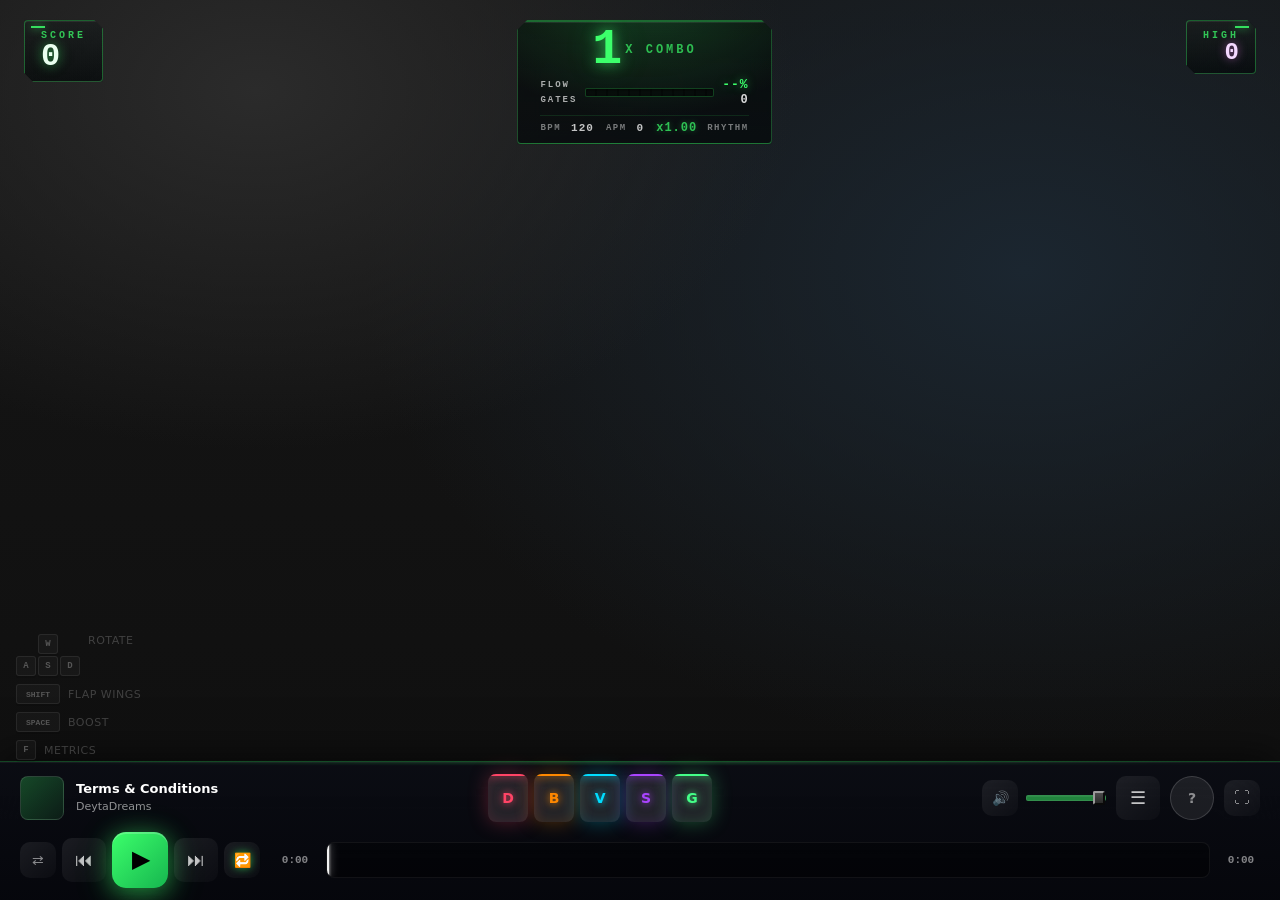
==== commit a5510a7d: "Soft glowing particles: kill the "scattered litter" hard-square dots Theme particles (embers, snow, " ====
--- a/site/index.html
+++ b/site/index.html
@@ -494,7 +494,7 @@
     <script src="./backgrounds.js?v=12"></script>
     <script src="./terrain-themes.js?v=7"></script>
     <script src="./track-scenes.js?v=81"></script>
-    <script src="./effects-manager.js?v=10"></script>
+    <script src="./effects-manager.js?v=11"></script>
     <script src="./noise.js?v=9"></script>
     <script src="./terrain.js?v=9"></script>
     <script src="./environments.js?v=14"></script>
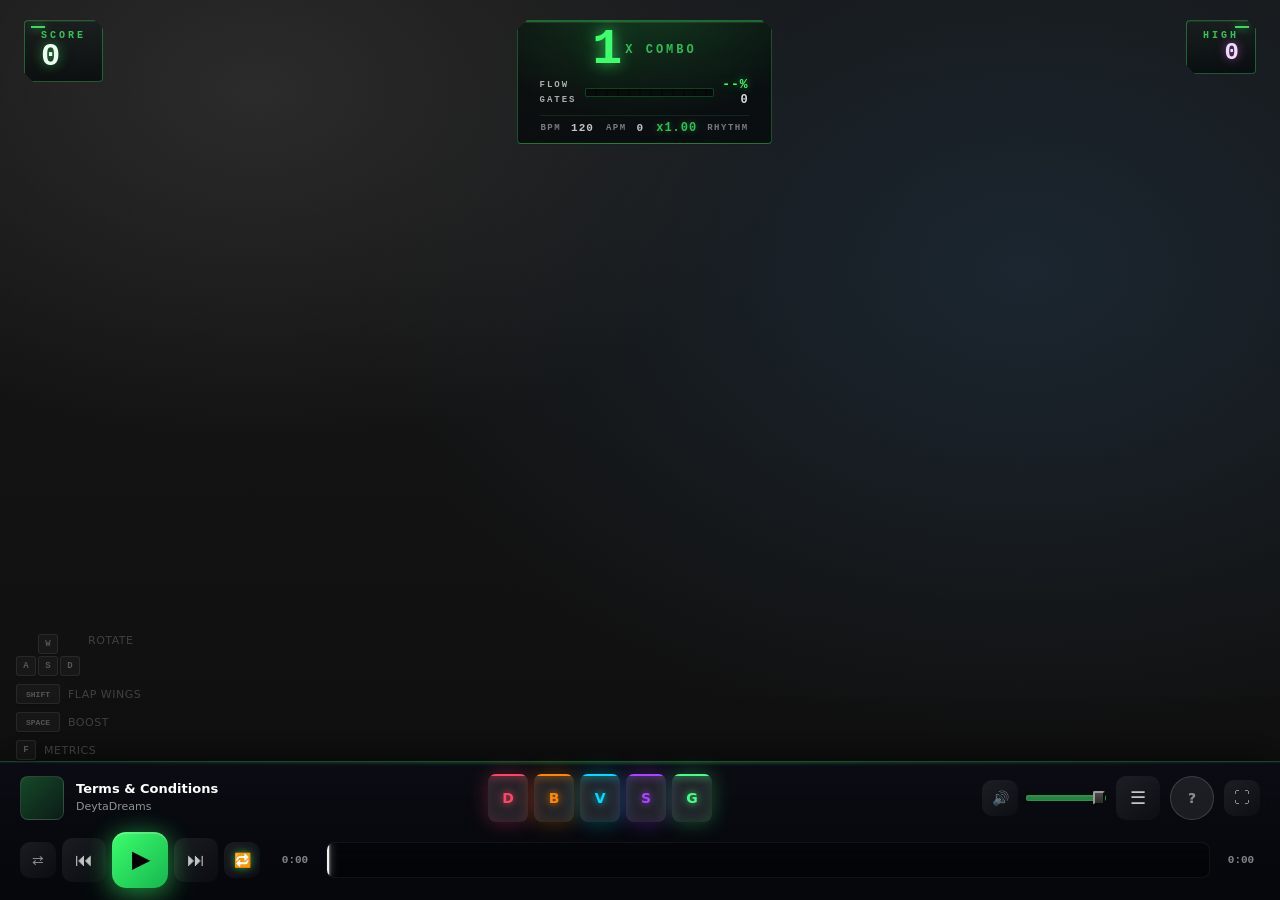
==== commit 7ab5be78: "Data Tide: bake tuned atmosphere + ocean look Apply tuned values for the Data Tide ocean scene:  - A" ====
--- a/site/index.html
+++ b/site/index.html
@@ -91,8 +91,8 @@
     <!-- Preload critical assets -->
     <link rel="preload" href="./styles.css?v=25" as="style" />
     <link rel="preload" href="./app.js?v=41" as="script" />
-    <link rel="preload" href="./terrain-themes.js?v=7" as="script" />
-    <link rel="preload" href="./track-scenes.js?v=81" as="script" />
+    <link rel="preload" href="./terrain-themes.js?v=8" as="script" />
+    <link rel="preload" href="./track-scenes.js?v=82" as="script" />
     <link rel="preload" href="./environments.js?v=14" as="script" />
 
     <link rel="stylesheet" href="./styles.css?v=25" />
@@ -492,8 +492,8 @@
     <script src="./models.js?v=9"></script>
     <script src="./themes.js?v=15"></script>
     <script src="./backgrounds.js?v=12"></script>
-    <script src="./terrain-themes.js?v=7"></script>
-    <script src="./track-scenes.js?v=81"></script>
+    <script src="./terrain-themes.js?v=8"></script>
+    <script src="./track-scenes.js?v=82"></script>
     <script src="./effects-manager.js?v=11"></script>
     <script src="./noise.js?v=9"></script>
     <script src="./terrain.js?v=9"></script>
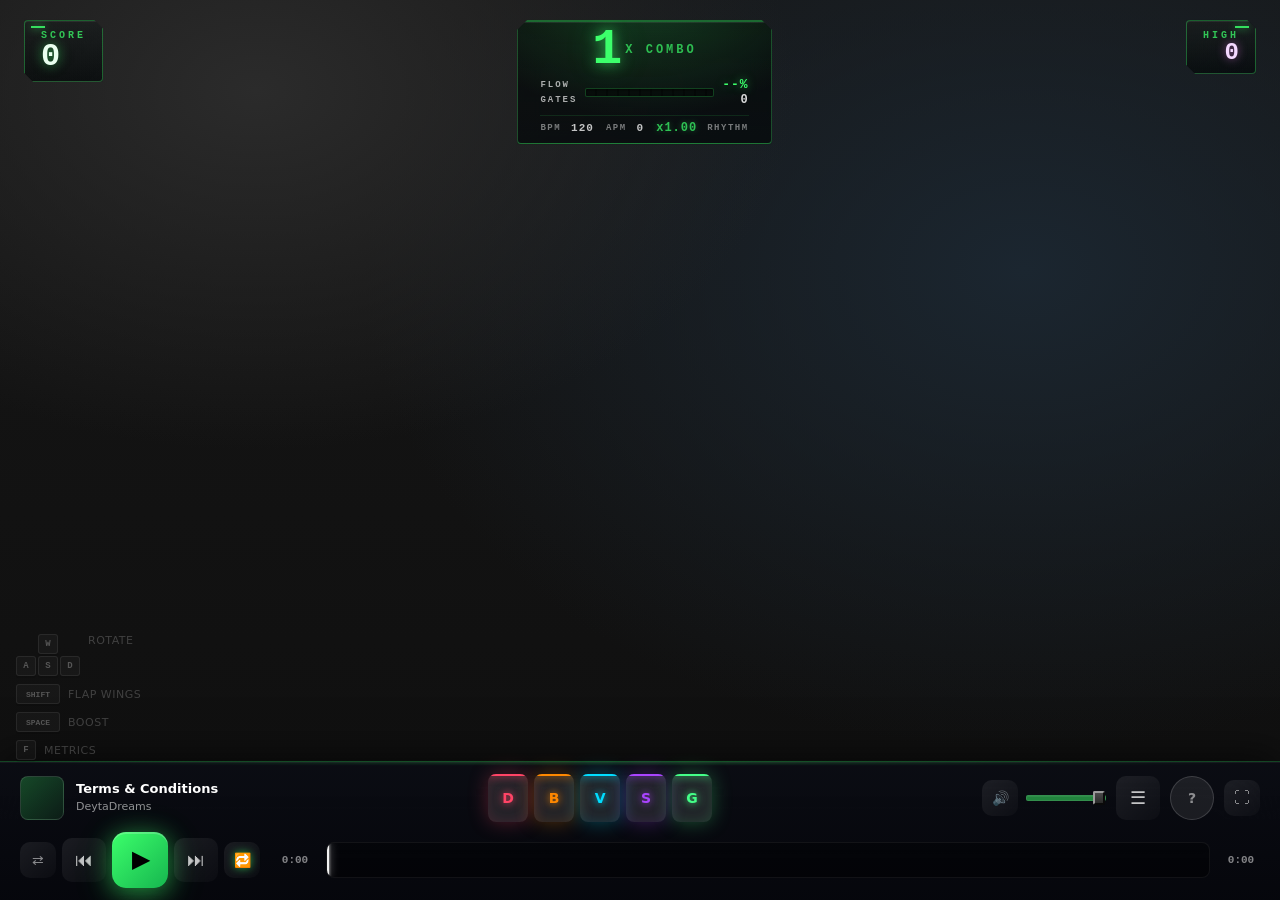
==== commit a5b8d96a: "Journey mode orchestration: the album plays as one continuous flight (Phase 2) Wire the Phase-1 morp" ====
--- a/site/index.html
+++ b/site/index.html
@@ -89,13 +89,13 @@
     <link rel="apple-touch-icon" href="./favicon.svg" />
     <link rel="manifest" href="./site.webmanifest" />
     <!-- Preload critical assets -->
-    <link rel="preload" href="./styles.css?v=25" as="style" />
-    <link rel="preload" href="./app.js?v=41" as="script" />
+    <link rel="preload" href="./styles.css?v=26" as="style" />
+    <link rel="preload" href="./app.js?v=42" as="script" />
     <link rel="preload" href="./terrain-themes.js?v=8" as="script" />
-    <link rel="preload" href="./track-scenes.js?v=82" as="script" />
+    <link rel="preload" href="./track-scenes.js?v=83" as="script" />
     <link rel="preload" href="./environments.js?v=14" as="script" />
 
-    <link rel="stylesheet" href="./styles.css?v=25" />
+    <link rel="stylesheet" href="./styles.css?v=26" />
 
     <script type="importmap">
       {
@@ -493,7 +493,7 @@
     <script src="./themes.js?v=15"></script>
     <script src="./backgrounds.js?v=12"></script>
     <script src="./terrain-themes.js?v=8"></script>
-    <script src="./track-scenes.js?v=82"></script>
+    <script src="./track-scenes.js?v=83"></script>
     <script src="./effects-manager.js?v=11"></script>
     <script src="./noise.js?v=9"></script>
     <script src="./terrain.js?v=9"></script>
@@ -504,6 +504,6 @@
     <script src="./lyric-field.js?v=3"></script>
     <script src="./ios-viz.js?v=9"></script>
     <script src="./scene-tuner.js?v=13"></script>
-    <script src="./app.js?v=41"></script>
+    <script src="./app.js?v=42"></script>
   </body>
 </html>
--- a/site/styles.css
+++ b/site/styles.css
@@ -880,6 +880,41 @@
 
 .wa-volume-toast.is-visible {
   opacity: 1;
+}
+
+/* Journey toast — non-blocking "now flying into <world>" banner. Sits high and
+   center, clear of the play path, themed with the track accent. */
+.wa-journey-toast {
+  position: fixed;
+  top: 84px;
+  left: 50%;
+  transform: translate(-50%, -14px);
+  display: inline-flex;
+  align-items: center;
+  gap: 8px;
+  max-width: 80vw;
+  background: linear-gradient(180deg, rgba(8, 12, 20, 0.92), rgba(8, 12, 20, 0.8));
+  color: #fff;
+  font: 700 15px/1.1 var(--wa-ui, sans-serif);
+  letter-spacing: 0.02em;
+  padding: 12px 22px;
+  border-radius: 999px;
+  border: 1px solid rgba(var(--wa-accent-rgb), 0.55);
+  box-shadow: 0 6px 30px rgba(0, 0, 0, 0.45),
+    0 0 22px rgba(var(--wa-accent-rgb), 0.35),
+    inset 0 0 0 1px rgba(255, 255, 255, 0.04);
+  opacity: 0;
+  pointer-events: none;
+  white-space: nowrap;
+  overflow: hidden;
+  text-overflow: ellipsis;
+  transition: opacity 0.5s ease, transform 0.5s ease;
+  z-index: 120;
+}
+
+.wa-journey-toast.is-visible {
+  opacity: 1;
+  transform: translate(-50%, 0);
 }
 
 /* Swipe gesture indicator */
--- a/site/styles.css
+++ b/site/styles.css
@@ -880,6 +880,41 @@
 
 .wa-volume-toast.is-visible {
   opacity: 1;
+}
+
+/* Journey toast — non-blocking "now flying into <world>" banner. Sits high and
+   center, clear of the play path, themed with the track accent. */
+.wa-journey-toast {
+  position: fixed;
+  top: 84px;
+  left: 50%;
+  transform: translate(-50%, -14px);
+  display: inline-flex;
+  align-items: center;
+  gap: 8px;
+  max-width: 80vw;
+  background: linear-gradient(180deg, rgba(8, 12, 20, 0.92), rgba(8, 12, 20, 0.8));
+  color: #fff;
+  font: 700 15px/1.1 var(--wa-ui, sans-serif);
+  letter-spacing: 0.02em;
+  padding: 12px 22px;
+  border-radius: 999px;
+  border: 1px solid rgba(var(--wa-accent-rgb), 0.55);
+  box-shadow: 0 6px 30px rgba(0, 0, 0, 0.45),
+    0 0 22px rgba(var(--wa-accent-rgb), 0.35),
+    inset 0 0 0 1px rgba(255, 255, 255, 0.04);
+  opacity: 0;
+  pointer-events: none;
+  white-space: nowrap;
+  overflow: hidden;
+  text-overflow: ellipsis;
+  transition: opacity 0.5s ease, transform 0.5s ease;
+  z-index: 120;
+}
+
+.wa-journey-toast.is-visible {
+  opacity: 1;
+  transform: translate(-50%, 0);
 }
 
 /* Swipe gesture indicator */
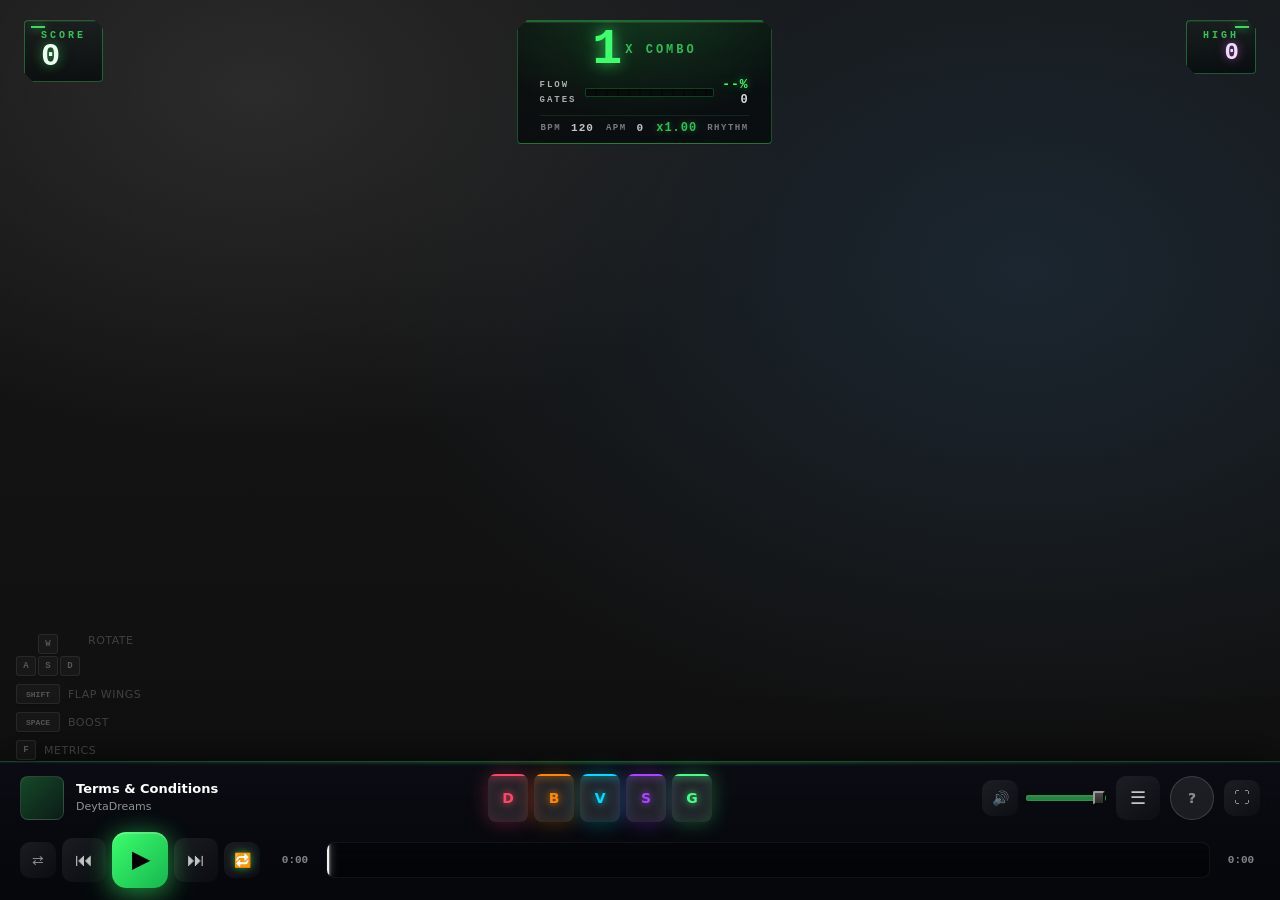
==== commit 6da047c7: "Journey: reveal the next world gradually from the horizon (kill the pop) The transition "appeared ou" ====
--- a/site/index.html
+++ b/site/index.html
@@ -90,9 +90,9 @@
     <link rel="manifest" href="./site.webmanifest" />
     <!-- Preload critical assets -->
     <link rel="preload" href="./styles.css?v=26" as="style" />
-    <link rel="preload" href="./app.js?v=42" as="script" />
+    <link rel="preload" href="./app.js?v=44" as="script" />
     <link rel="preload" href="./terrain-themes.js?v=8" as="script" />
-    <link rel="preload" href="./track-scenes.js?v=83" as="script" />
+    <link rel="preload" href="./track-scenes.js?v=85" as="script" />
     <link rel="preload" href="./environments.js?v=14" as="script" />
 
     <link rel="stylesheet" href="./styles.css?v=26" />
@@ -493,7 +493,7 @@
     <script src="./themes.js?v=15"></script>
     <script src="./backgrounds.js?v=12"></script>
     <script src="./terrain-themes.js?v=8"></script>
-    <script src="./track-scenes.js?v=83"></script>
+    <script src="./track-scenes.js?v=85"></script>
     <script src="./effects-manager.js?v=11"></script>
     <script src="./noise.js?v=9"></script>
     <script src="./terrain.js?v=9"></script>
@@ -504,6 +504,6 @@
     <script src="./lyric-field.js?v=3"></script>
     <script src="./ios-viz.js?v=9"></script>
     <script src="./scene-tuner.js?v=13"></script>
-    <script src="./app.js?v=42"></script>
+    <script src="./app.js?v=44"></script>
   </body>
 </html>
